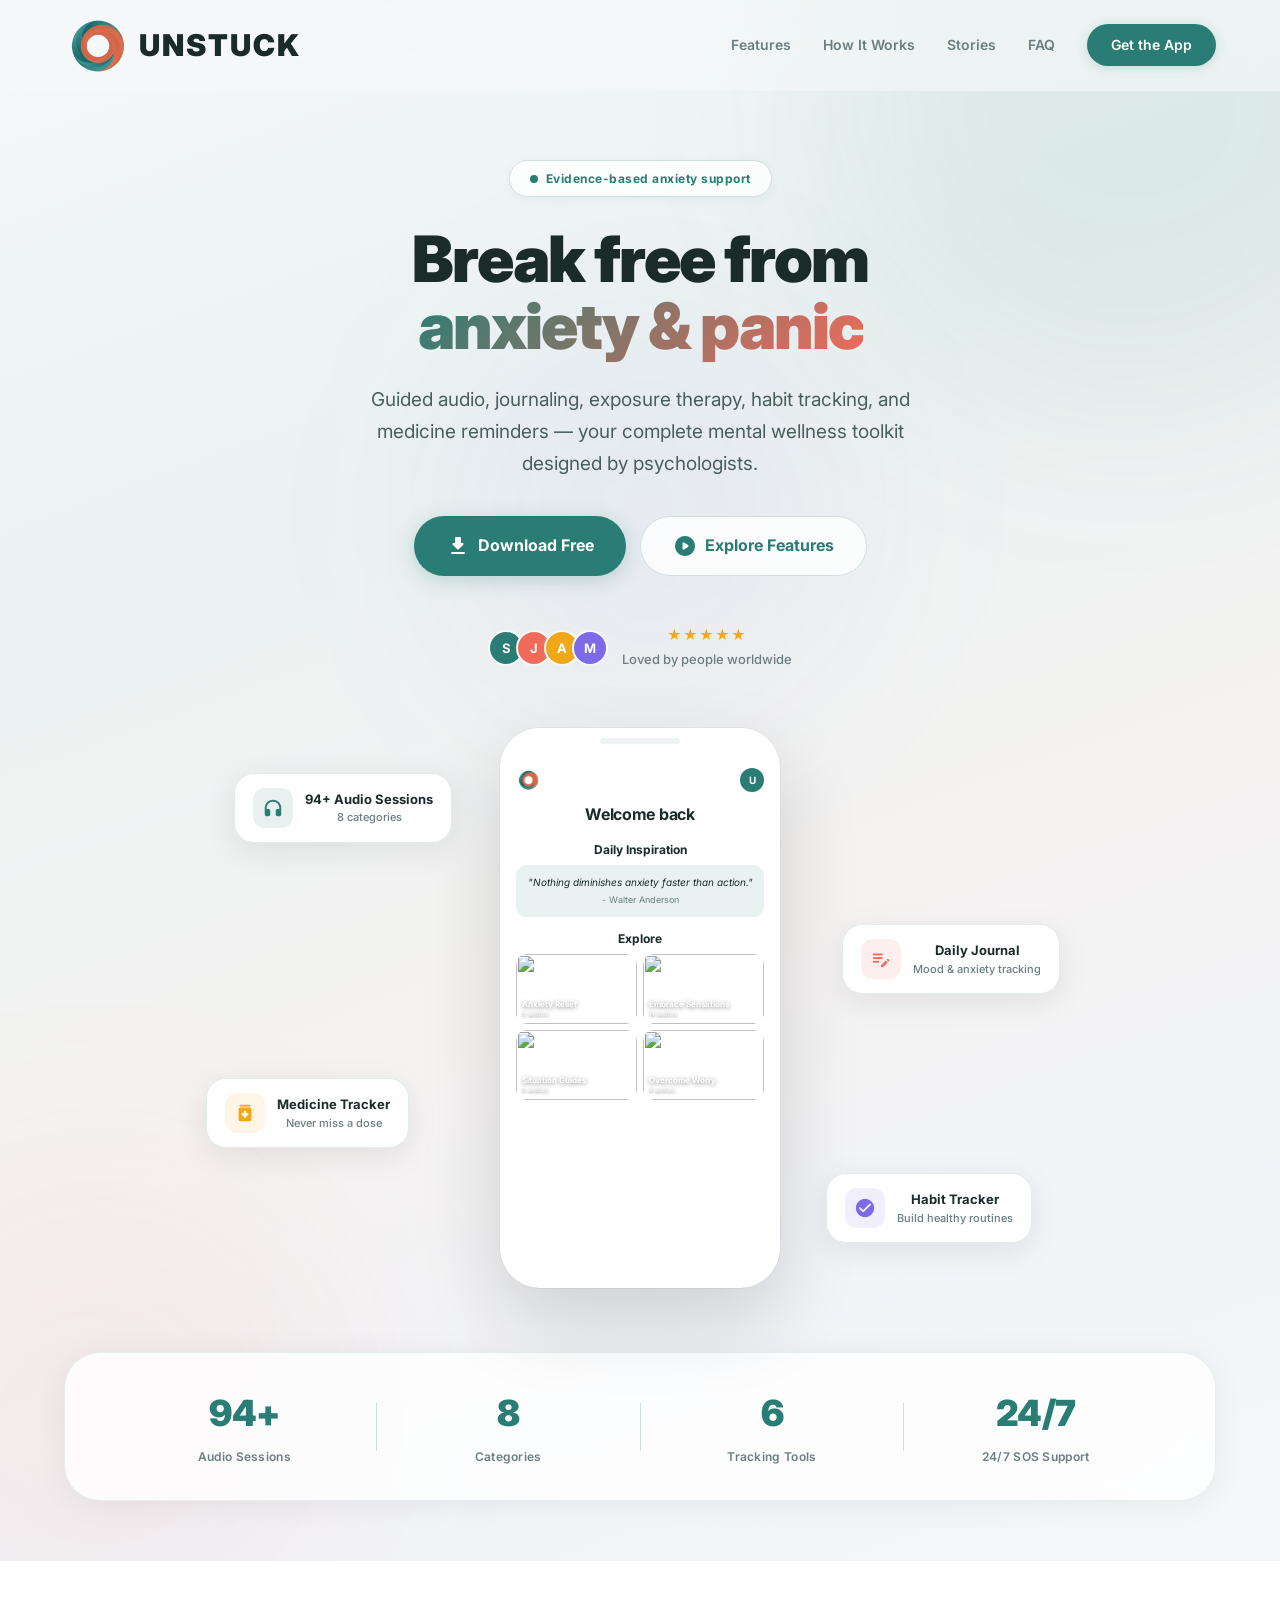
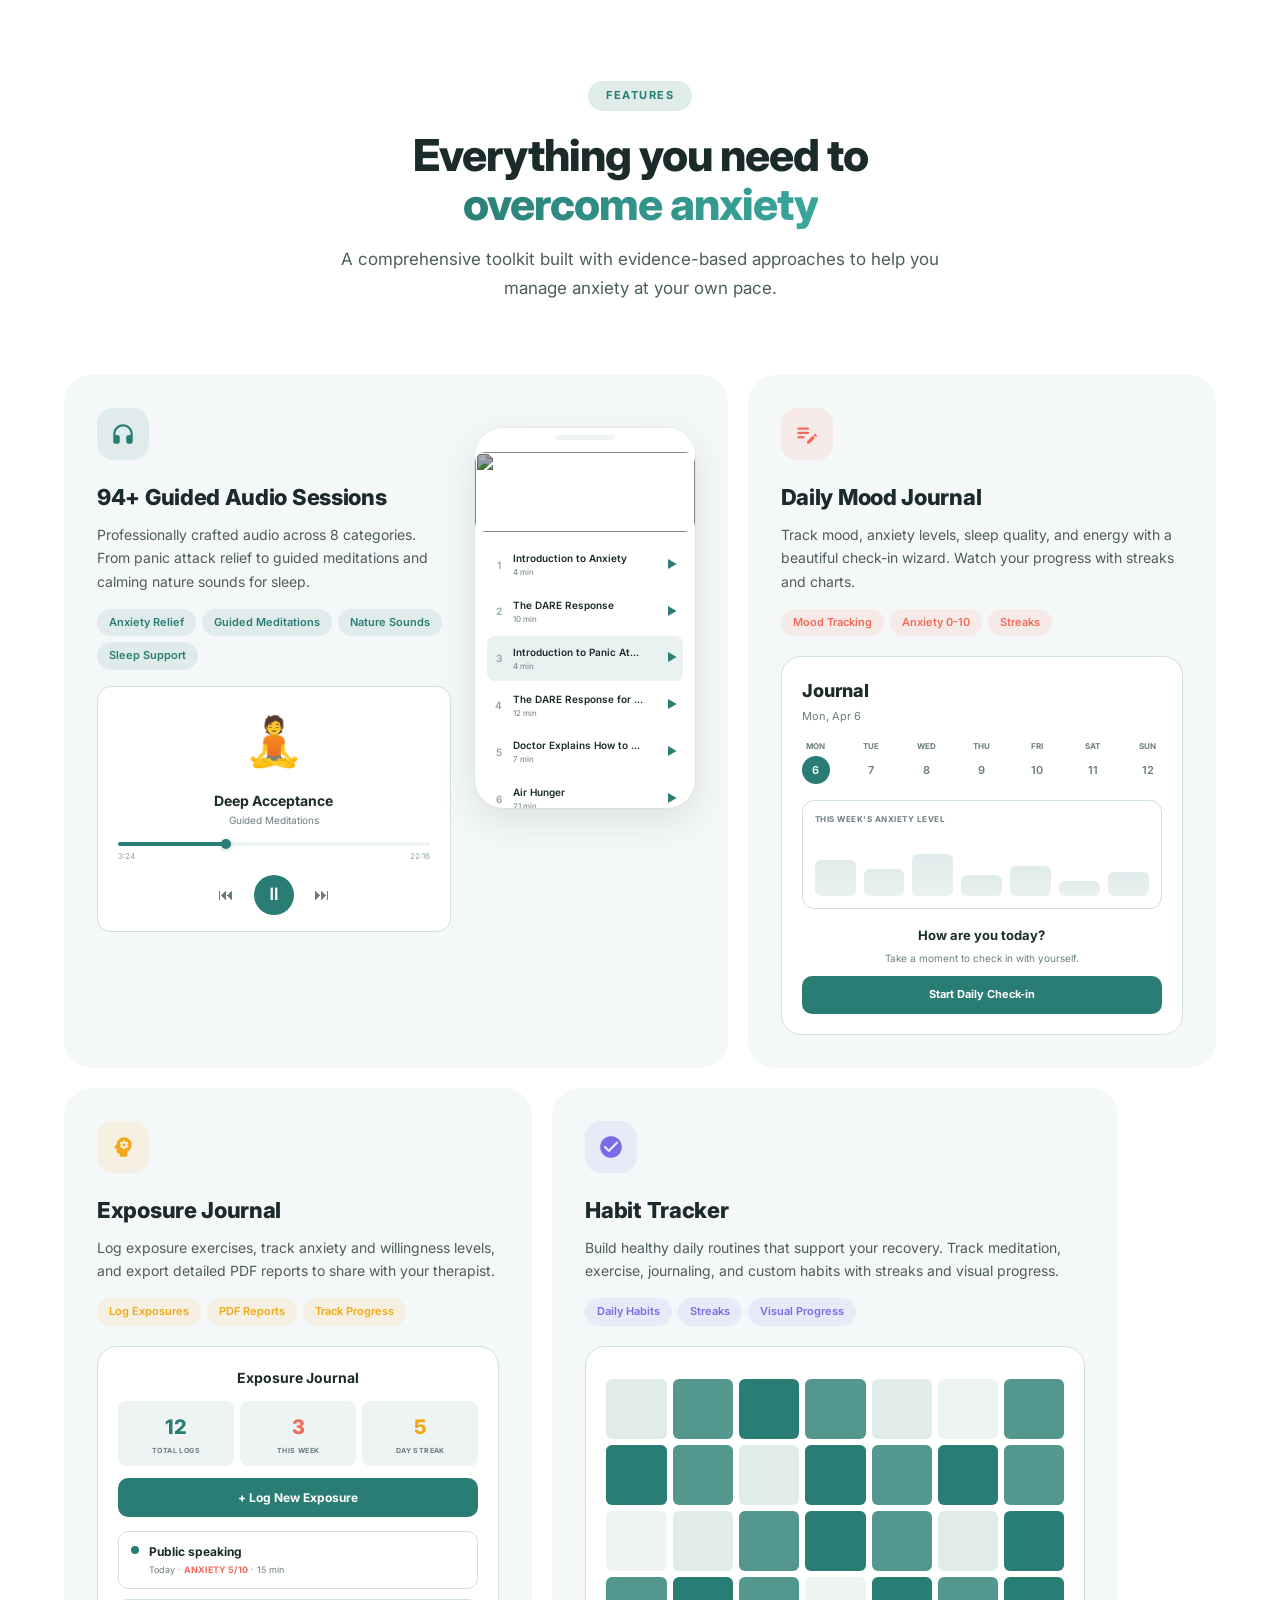
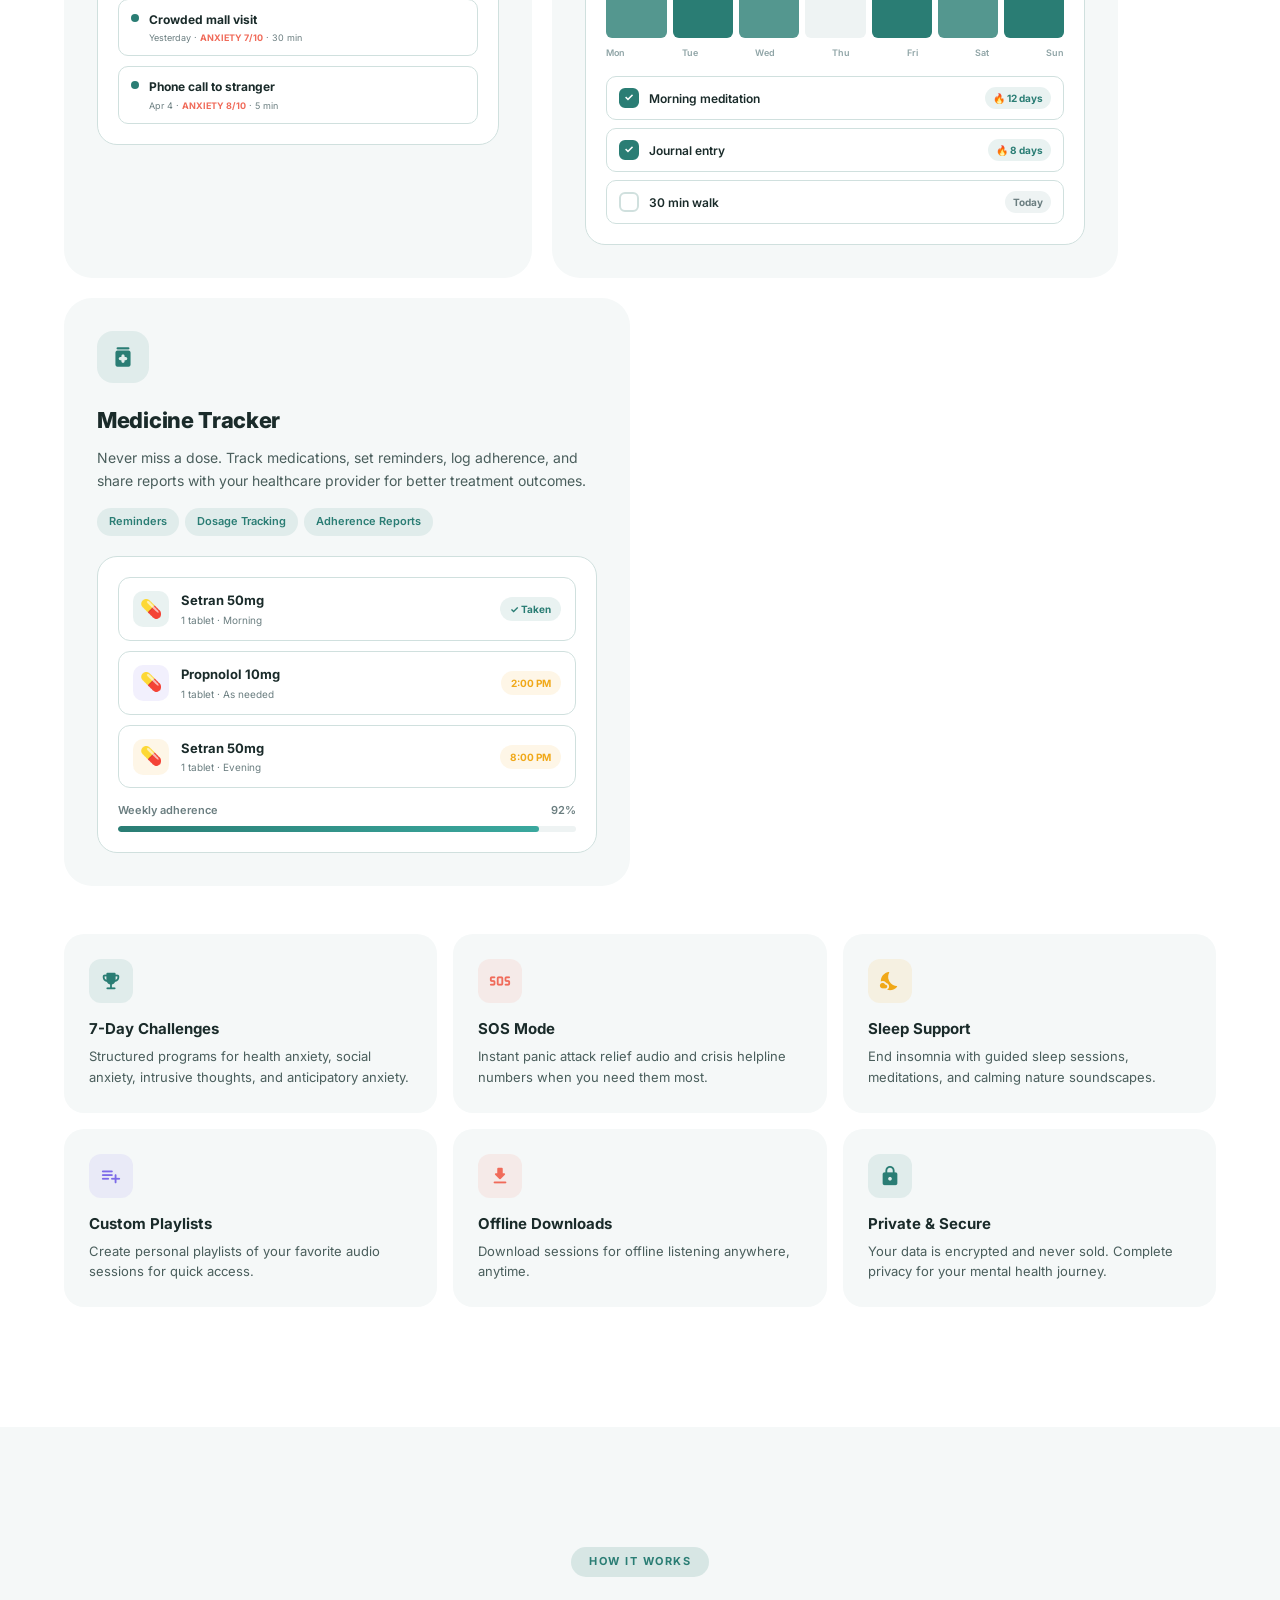
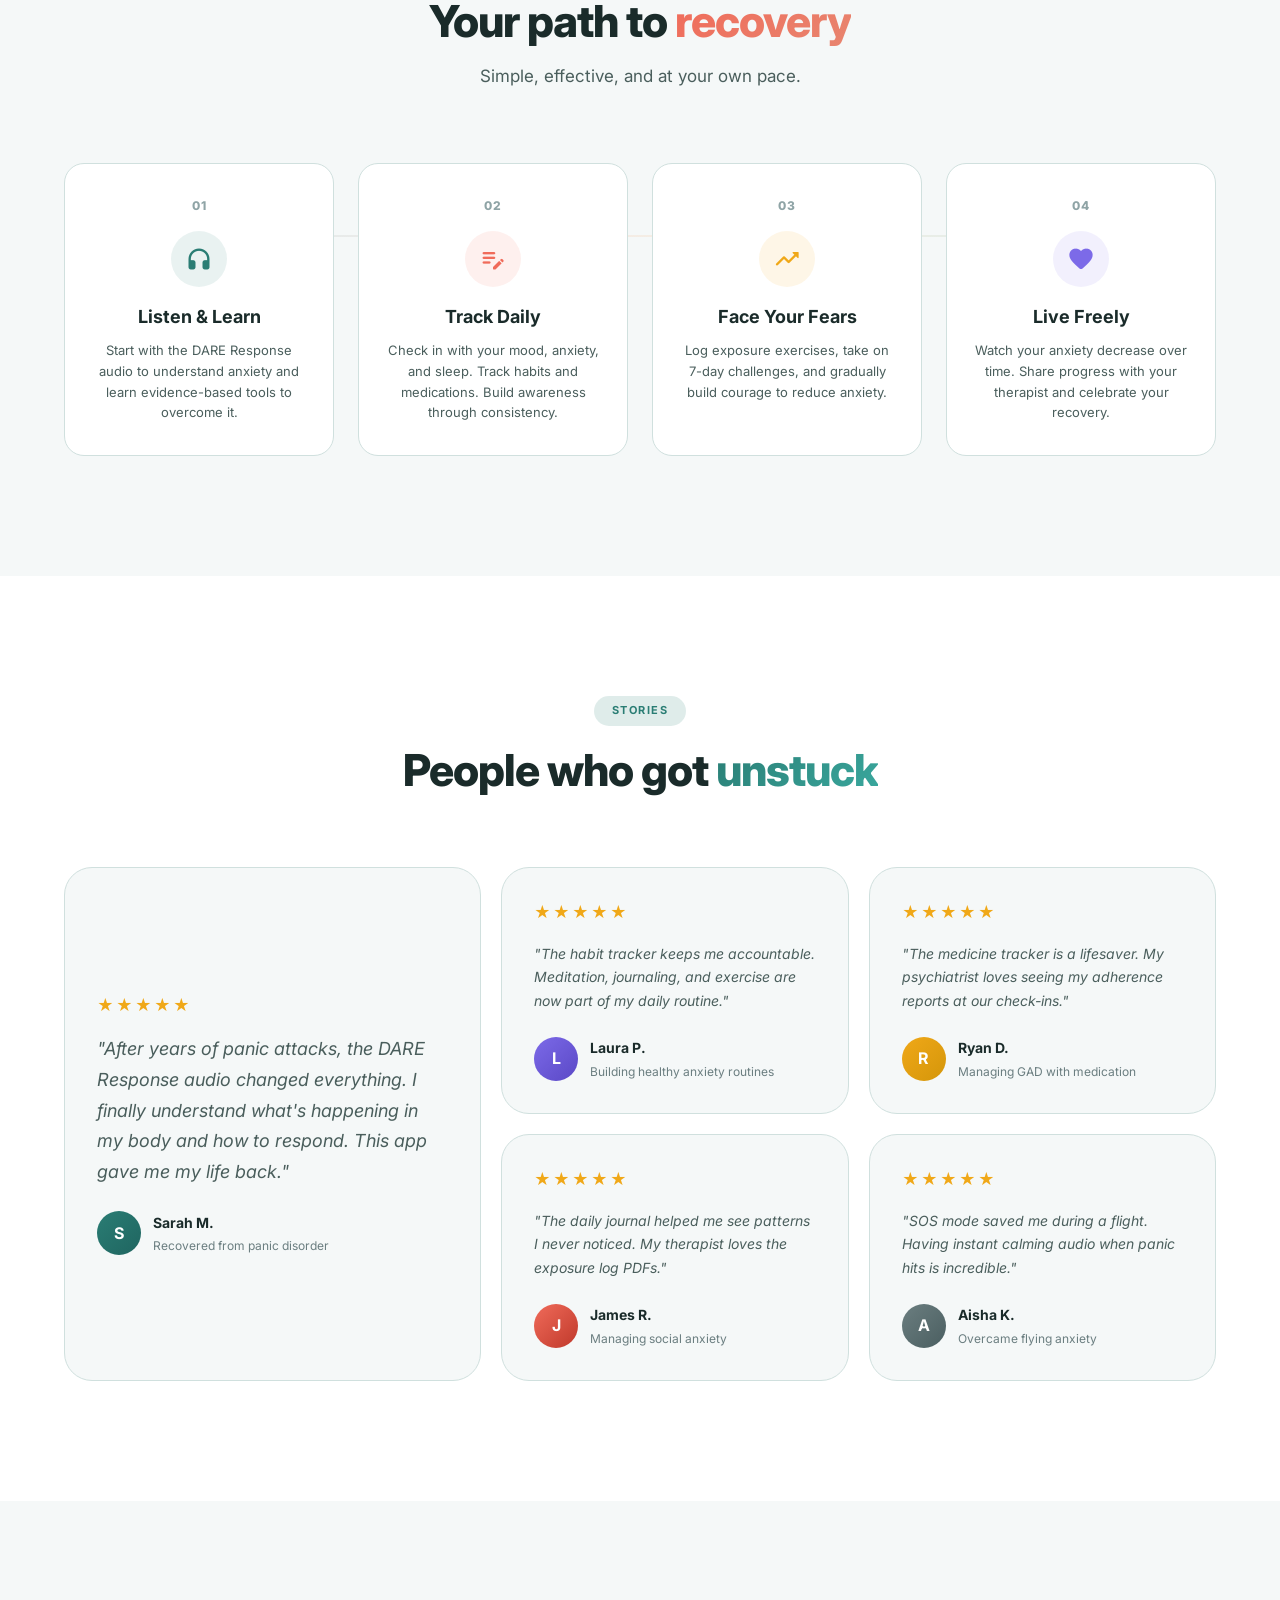
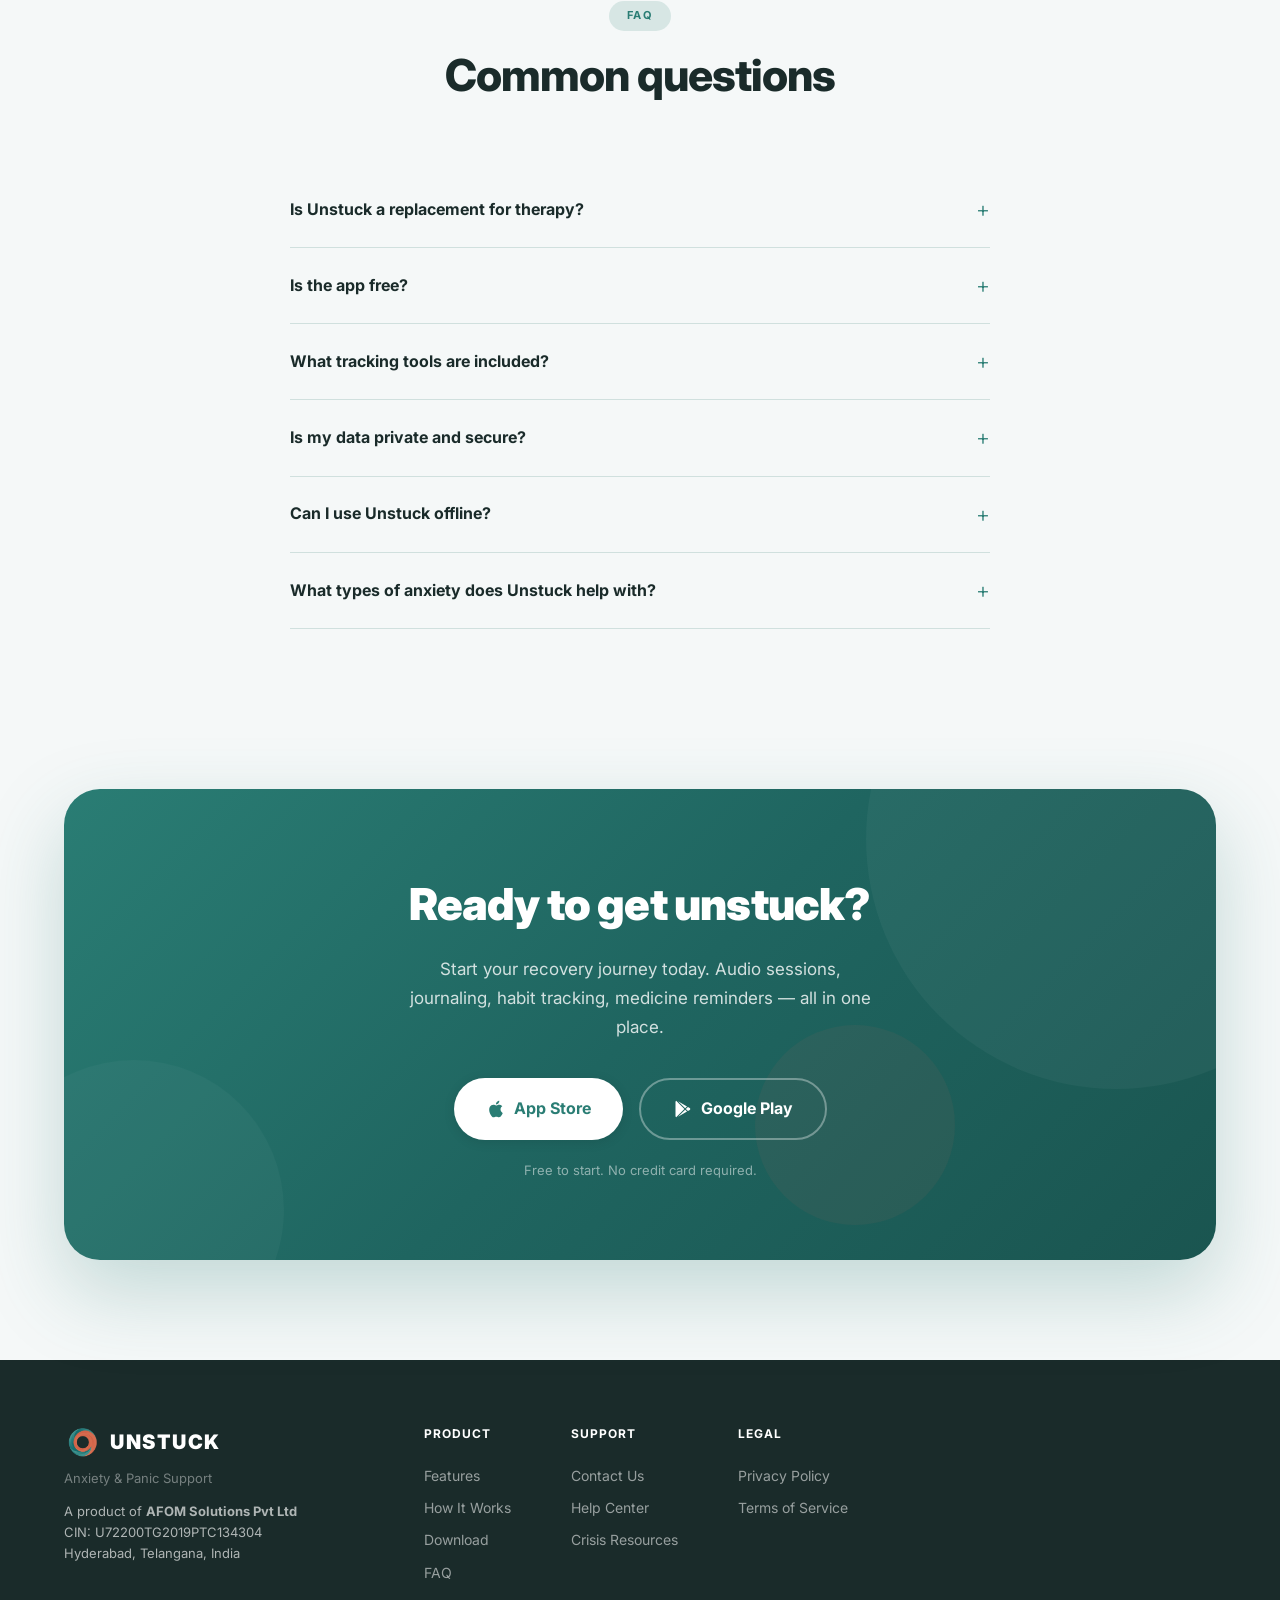
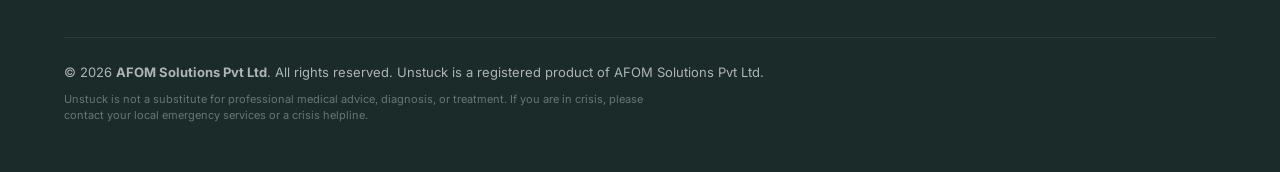
==== index.html @ c2db18eb "Make AFOM Solutions Pvt Ltd prominent across all pages for Facebook verification - Add bold company " ====
<!DOCTYPE html>
<html lang="en">
<head>
  <meta charset="UTF-8">
  <meta name="viewport" content="width=device-width, initial-scale=1.0">
  <title>UNSTUCK - Anxiety & Panic Support App</title>
  <meta name="description" content="Unstuck helps you manage anxiety, panic attacks, and intrusive thoughts with guided audio, daily journaling, exposure therapy, habit tracking, and medicine reminders. Download free on iOS & Android.">
  <meta name="keywords" content="anxiety app, panic attack help, mental health, exposure therapy, guided meditation, journal, habit tracker, medicine tracker, OCD, intrusive thoughts">
  <meta property="og:title" content="Unstuck - Anxiety & Panic Support">
  <meta property="og:description" content="Guided audio, daily journaling, exposure therapy, habit tracking, and medicine reminders to help you overcome anxiety.">
  <meta property="og:image" content="icon.png">
  <meta property="og:type" content="website">
  <link rel="icon" type="image/png" href="favicon.png">
  <link rel="apple-touch-icon" href="icon.png">
  <link href="https://fonts.googleapis.com/css2?family=Inter:wght@400;500;600;700;800;900&display=swap" rel="stylesheet">
  <link href="https://fonts.googleapis.com/icon?family=Material+Icons+Round" rel="stylesheet">
  <link rel="stylesheet" href="style.css">
</head>
<body>

  <!-- ═══════════════ NAVIGATION ═══════════════ -->
  <nav class="nav" id="nav">
    <div class="container nav-inner">
      <a href="#" class="nav-logo">
        <img src="icon.png" alt="Unstuck" class="nav-logo-img">
        <span class="nav-logo-text">UNSTUCK</span>
      </a>
      <div class="nav-links">
        <a href="#features">Features</a>
        <a href="#how-it-works">How It Works</a>
        <a href="#testimonials">Stories</a>
        <a href="#faq">FAQ</a>
        <a href="#download" class="nav-cta">Get the App</a>
      </div>
      <button class="nav-mobile-toggle" id="mobileToggle" aria-label="Menu">
        <span class="material-icons-round">menu</span>
      </button>
    </div>
    <div class="nav-mobile" id="mobileMenu">
      <a href="#features">Features</a>
      <a href="#how-it-works">How It Works</a>
      <a href="#testimonials">Stories</a>
      <a href="#faq">FAQ</a>
      <a href="#download" class="nav-cta">Get the App</a>
    </div>
  </nav>

  <!-- ═══════════════ HERO ═══════════════ -->
  <section class="hero">
    <div class="hero-bg">
      <div class="hero-glow hero-glow-1"></div>
      <div class="hero-glow hero-glow-2"></div>
      <div class="hero-glow hero-glow-3"></div>
    </div>
    <div class="container">
      <div class="hero-inner" data-animate="fade-up">
        <div class="hero-badge">
          <span class="hero-badge-dot"></span>
          Evidence-based anxiety support
        </div>
        <h1 class="hero-title">
          Break free from<br>
          <span class="text-gradient-hero">anxiety & panic</span>
        </h1>
        <p class="hero-subtitle">Guided audio, journaling, exposure therapy, habit tracking, and medicine reminders — your complete mental wellness toolkit designed by psychologists.</p>
        <div class="hero-actions">
          <a href="#download" class="btn btn-primary btn-lg">
            <span class="material-icons-round">download</span>
            Download Free
          </a>
          <a href="#features" class="btn btn-ghost btn-lg">
            <span class="material-icons-round">play_circle</span>
            Explore Features
          </a>
        </div>
        <div class="hero-trust">
          <div class="hero-trust-avatars">
            <div class="trust-avatar" style="background:#2A7D74;">S</div>
            <div class="trust-avatar" style="background:#F06B5A;">J</div>
            <div class="trust-avatar" style="background:#F0A818;">A</div>
            <div class="trust-avatar" style="background:#7C6AE8;">M</div>
          </div>
          <div class="hero-trust-text">
            <div class="hero-trust-stars">&#9733;&#9733;&#9733;&#9733;&#9733;</div>
            <span>Loved by people worldwide</span>
          </div>
        </div>

        <!-- Centered phone with floating cards -->
        <div class="hero-phone-wrapper" data-animate="fade-up" data-delay="200">
          <div class="hero-phone-center">
            <div class="phone-notch"></div>
            <div class="phone-screen">
              <div class="mock-header">
                <img src="icon.png" class="mock-logo" alt="">
                <div class="mock-avatar">U</div>
              </div>
              <div class="mock-greeting">Welcome back</div>
              <div class="mock-section-title">Daily Inspiration</div>
              <div class="mock-quote-card">
                <div class="mock-quote-text">"Nothing diminishes anxiety faster than action."</div>
                <div class="mock-quote-author">- Walter Anderson</div>
              </div>
              <div class="mock-section-title">Explore</div>
              <div class="mock-categories mock-categories-img">
                <div class="mock-cat-img"><img src="https://images.unsplash.com/photo-1506126613408-eca07ce68773?w=200&h=200&fit=crop" alt=""><span>Anxiety Relief</span><small>8 audios</small></div>
                <div class="mock-cat-img"><img src="https://images.unsplash.com/photo-1544367567-0f2fcb009e0b?w=200&h=200&fit=crop" alt=""><span>Embrace Sensations</span><small>14 audios</small></div>
                <div class="mock-cat-img"><img src="https://images.unsplash.com/photo-1469474968028-56623f02e42e?w=200&h=200&fit=crop" alt=""><span>Situation Guides</span><small>8 audios</small></div>
                <div class="mock-cat-img"><img src="https://images.unsplash.com/photo-1499209974431-9dddcece7f88?w=200&h=200&fit=crop" alt=""><span>Overcome Worry</span><small>4 audios</small></div>
              </div>
            </div>
          </div>
          <!-- Floating feature cards -->
          <div class="hero-float-cards">
            <div class="float-card float-card-1">
              <div class="float-card-icon" style="background:var(--teal-wash);color:var(--teal);">
                <span class="material-icons-round">headphones</span>
              </div>
              <div>
                <div class="float-card-text">94+ Audio Sessions</div>
                <div class="float-card-sub">8 categories</div>
              </div>
            </div>
            <div class="float-card float-card-2">
              <div class="float-card-icon" style="background:var(--coral-wash);color:var(--coral);">
                <span class="material-icons-round">edit_note</span>
              </div>
              <div>
                <div class="float-card-text">Daily Journal</div>
                <div class="float-card-sub">Mood & anxiety tracking</div>
              </div>
            </div>
            <div class="float-card float-card-3">
              <div class="float-card-icon" style="background:var(--amber-wash);color:var(--amber);">
                <span class="material-icons-round">medication</span>
              </div>
              <div>
                <div class="float-card-text">Medicine Tracker</div>
                <div class="float-card-sub">Never miss a dose</div>
              </div>
            </div>
            <div class="float-card float-card-4">
              <div class="float-card-icon" style="background:var(--purple-wash);color:var(--purple);">
                <span class="material-icons-round">check_circle</span>
              </div>
              <div>
                <div class="float-card-text">Habit Tracker</div>
                <div class="float-card-sub">Build healthy routines</div>
              </div>
            </div>
          </div>
        </div>
      </div>

      <!-- Stats bar -->
      <div class="stats-bar" data-animate="fade-up" data-delay="400">
        <div class="stat-item">
          <span class="stat-number" data-count="94">0</span>
          <span class="stat-label">Audio Sessions</span>
        </div>
        <div class="stat-divider"></div>
        <div class="stat-item">
          <span class="stat-number" data-count="8">0</span>
          <span class="stat-label">Categories</span>
        </div>
        <div class="stat-divider"></div>
        <div class="stat-item">
          <span class="stat-number" data-count="6">0</span>
          <span class="stat-label">Tracking Tools</span>
        </div>
        <div class="stat-divider"></div>
        <div class="stat-item">
          <span class="stat-number" data-count="247">0</span>
          <span class="stat-label">24/7 SOS Support</span>
        </div>
      </div>
    </div>
  </section>

  <!-- ═══════════════ FEATURES — BENTO GRID ═══════════════ -->
  <section class="features" id="features">
    <div class="container">
      <div class="section-header" data-animate="fade-up">
        <span class="section-badge">Features</span>
        <h2 class="section-title">Everything you need to<br><span class="text-gradient">overcome anxiety</span></h2>
        <p class="section-subtitle">A comprehensive toolkit built with evidence-based approaches to help you manage anxiety at your own pace.</p>
      </div>

      <div class="bento-grid">

        <!-- 1. AUDIO SESSIONS — Large card -->
        <div class="bento-card bento-lg" data-animate="fade-up">
          <div class="bento-lg-inner">
            <div class="bento-lg-content">
              <div class="bento-card-icon bento-card-icon-teal">
                <span class="material-icons-round">headphones</span>
              </div>
              <h3>94+ Guided Audio Sessions</h3>
              <p>Professionally crafted audio across 8 categories. From panic attack relief to guided meditations and calming nature sounds for sleep.</p>
              <div class="bento-tags">
                <span class="bento-tag bento-tag-teal">Anxiety Relief</span>
                <span class="bento-tag bento-tag-teal">Guided Meditations</span>
                <span class="bento-tag bento-tag-teal">Nature Sounds</span>
                <span class="bento-tag bento-tag-teal">Sleep Support</span>
              </div>
              <!-- Mini player -->
              <div class="mock-player-mini">
                <div class="mock-player-art">&#x1F9D8;</div>
                <div class="mock-player-title">Deep Acceptance</div>
                <div class="mock-player-cat">Guided Meditations</div>
                <div class="mock-player-bar">
                  <div class="mock-player-fill"></div>
                  <div class="mock-player-thumb"></div>
                </div>
                <div class="mock-player-times"><span>3:24</span><span>22:16</span></div>
                <div class="mock-player-controls">
                  <div class="mock-ctrl">&#x23EE;</div>
                  <div class="mock-ctrl mock-ctrl-play">&#x23F8;</div>
                  <div class="mock-ctrl">&#x23ED;</div>
                </div>
              </div>
            </div>
            <div class="bento-lg-visual">
              <div class="bento-phone">
                <div class="phone-notch"></div>
                <div class="phone-screen">
                  <div class="mock-cat-header">
                    <img src="https://images.unsplash.com/photo-1506126613408-eca07ce68773?w=400&h=150&fit=crop" alt="" class="mock-cat-banner">
                    <div class="mock-cat-header-text">Anxiety Relief</div>
                    <div class="mock-cat-header-sub">8 audios &middot; 1 hr 30 min</div>
                  </div>
                  <div class="mock-track-list">
                    <div class="mock-track"><div class="mock-track-num">1</div><div class="mock-track-info"><div class="mock-track-name">Introduction to Anxiety</div><div class="mock-track-dur">4 min</div></div><div class="mock-track-play">&#9654;</div></div>
                    <div class="mock-track"><div class="mock-track-num">2</div><div class="mock-track-info"><div class="mock-track-name">The DARE Response</div><div class="mock-track-dur">10 min</div></div><div class="mock-track-play">&#9654;</div></div>
                    <div class="mock-track active"><div class="mock-track-num">3</div><div class="mock-track-info"><div class="mock-track-name">Introduction to Panic At...</div><div class="mock-track-dur">4 min</div></div><div class="mock-track-play">&#9654;</div></div>
                    <div class="mock-track"><div class="mock-track-num">4</div><div class="mock-track-info"><div class="mock-track-name">The DARE Response for ...</div><div class="mock-track-dur">12 min</div></div><div class="mock-track-play">&#9654;</div></div>
                    <div class="mock-track"><div class="mock-track-num">5</div><div class="mock-track-info"><div class="mock-track-name">Doctor Explains How to ...</div><div class="mock-track-dur">7 min</div></div><div class="mock-track-play">&#9654;</div></div>
                    <div class="mock-track"><div class="mock-track-num">6</div><div class="mock-track-info"><div class="mock-track-name">Air Hunger</div><div class="mock-track-dur">21 min</div></div><div class="mock-track-play">&#9654;</div></div>
                  </div>
                </div>
              </div>
            </div>
          </div>
        </div>

        <!-- 2. DAILY JOURNAL — Medium card -->
        <div class="bento-card bento-md" data-animate="fade-up" data-delay="100">
          <div class="bento-card-icon bento-card-icon-coral">
            <span class="material-icons-round">edit_note</span>
          </div>
          <h3>Daily Mood Journal</h3>
          <p>Track mood, anxiety levels, sleep quality, and energy with a beautiful check-in wizard. Watch your progress with streaks and charts.</p>
          <div class="bento-tags">
            <span class="bento-tag bento-tag-coral">Mood Tracking</span>
            <span class="bento-tag bento-tag-coral">Anxiety 0-10</span>
            <span class="bento-tag bento-tag-coral">Streaks</span>
          </div>
          <div class="bento-illustration">
            <div class="mock-journal-title">Journal</div>
            <div class="mock-journal-date">Mon, Apr 6</div>
            <div class="mock-journal-week">
              <div class="mock-day-col"><div class="mock-day-label">MON</div><div class="mock-day mock-day-active">6</div></div>
              <div class="mock-day-col"><div class="mock-day-label">TUE</div><div class="mock-day">7</div></div>
              <div class="mock-day-col"><div class="mock-day-label">WED</div><div class="mock-day">8</div></div>
              <div class="mock-day-col"><div class="mock-day-label">THU</div><div class="mock-day">9</div></div>
              <div class="mock-day-col"><div class="mock-day-label">FRI</div><div class="mock-day">10</div></div>
              <div class="mock-day-col"><div class="mock-day-label">SAT</div><div class="mock-day">11</div></div>
              <div class="mock-day-col"><div class="mock-day-label">SUN</div><div class="mock-day">12</div></div>
            </div>
            <div class="mock-anxiety-chart">
              <div class="mock-anxiety-chart-label">THIS WEEK'S ANXIETY LEVEL</div>
              <div class="mock-anxiety-bars">
                <div class="mock-anxiety-bar" style="height:60%;"></div>
                <div class="mock-anxiety-bar" style="height:45%;"></div>
                <div class="mock-anxiety-bar" style="height:70%;"></div>
                <div class="mock-anxiety-bar" style="height:35%;"></div>
                <div class="mock-anxiety-bar" style="height:50%;"></div>
                <div class="mock-anxiety-bar" style="height:25%;"></div>
                <div class="mock-anxiety-bar" style="height:40%;"></div>
              </div>
            </div>
            <div class="mock-journal-cta">
              <div class="mock-journal-cta-title">How are you today?</div>
              <div class="mock-journal-cta-sub">Take a moment to check in with yourself.</div>
              <div class="mock-journal-btn">Start Daily Check-in</div>
            </div>
          </div>
        </div>

        <!-- 3. EXPOSURE JOURNAL — Medium card -->
        <div class="bento-card bento-md" data-animate="fade-up" data-delay="100">
          <div class="bento-card-icon bento-card-icon-amber">
            <span class="material-icons-round">psychology</span>
          </div>
          <h3>Exposure Journal</h3>
          <p>Log exposure exercises, track anxiety and willingness levels, and export detailed PDF reports to share with your therapist.</p>
          <div class="bento-tags">
            <span class="bento-tag bento-tag-amber">Log Exposures</span>
            <span class="bento-tag bento-tag-amber">PDF Reports</span>
            <span class="bento-tag bento-tag-amber">Track Progress</span>
          </div>
          <div class="bento-illustration">
            <div class="mock-exposure-header">
              <div class="mock-exposure-title">Exposure Journal</div>
            </div>
            <div class="mock-metrics-row" style="margin-bottom:12px;">
              <div class="mock-metric"><div class="mock-metric-val" style="color:#2A7D74;">12</div><div class="mock-metric-label">Total logs</div></div>
              <div class="mock-metric"><div class="mock-metric-val" style="color:#F06B5A;">3</div><div class="mock-metric-label">This week</div></div>
              <div class="mock-metric"><div class="mock-metric-val" style="color:#F0A818;">5</div><div class="mock-metric-label">Day streak</div></div>
            </div>
            <div class="mock-exposure-btn">+ Log New Exposure</div>
            <div class="mock-exposure-list">
              <div class="mock-exposure-item">
                <div class="mock-exposure-dot"></div>
                <div class="mock-exposure-info">
                  <div class="mock-exposure-name">Public speaking</div>
                  <div class="mock-exposure-meta">Today &middot; <span style="color:var(--coral);font-weight:700;">ANXIETY 5/10</span> &middot; 15 min</div>
                </div>
              </div>
              <div class="mock-exposure-item">
                <div class="mock-exposure-dot"></div>
                <div class="mock-exposure-info">
                  <div class="mock-exposure-name">Crowded mall visit</div>
                  <div class="mock-exposure-meta">Yesterday &middot; <span style="color:var(--coral);font-weight:700;">ANXIETY 7/10</span> &middot; 30 min</div>
                </div>
              </div>
              <div class="mock-exposure-item">
                <div class="mock-exposure-dot"></div>
                <div class="mock-exposure-info">
                  <div class="mock-exposure-name">Phone call to stranger</div>
                  <div class="mock-exposure-meta">Apr 4 &middot; <span style="color:var(--coral);font-weight:700;">ANXIETY 8/10</span> &middot; 5 min</div>
                </div>
              </div>
            </div>
          </div>
        </div>

        <!-- 4. HABIT TRACKER — Medium-alt card -->
        <div class="bento-card bento-md-alt" data-animate="fade-up" data-delay="100">
          <div class="bento-card-icon bento-card-icon-purple">
            <span class="material-icons-round">check_circle</span>
          </div>
          <h3>Habit Tracker</h3>
          <p>Build healthy daily routines that support your recovery. Track meditation, exercise, journaling, and custom habits with streaks and visual progress.</p>
          <div class="bento-tags">
            <span class="bento-tag bento-tag-purple">Daily Habits</span>
            <span class="bento-tag bento-tag-purple">Streaks</span>
            <span class="bento-tag bento-tag-purple">Visual Progress</span>
          </div>
          <div class="bento-illustration">
            <!-- Habit contribution grid -->
            <div class="habit-grid">
              <div class="habit-dot filled-light"></div><div class="habit-dot filled"></div><div class="habit-dot filled-strong"></div><div class="habit-dot filled"></div><div class="habit-dot filled-light"></div><div class="habit-dot"></div><div class="habit-dot filled"></div>
              <div class="habit-dot filled-strong"></div><div class="habit-dot filled"></div><div class="habit-dot filled-light"></div><div class="habit-dot filled-strong"></div><div class="habit-dot filled"></div><div class="habit-dot filled-strong"></div><div class="habit-dot filled"></div>
              <div class="habit-dot"></div><div class="habit-dot filled-light"></div><div class="habit-dot filled"></div><div class="habit-dot filled-strong"></div><div class="habit-dot filled"></div><div class="habit-dot filled-light"></div><div class="habit-dot filled-strong"></div>
              <div class="habit-dot filled"></div><div class="habit-dot filled-strong"></div><div class="habit-dot filled"></div><div class="habit-dot"></div><div class="habit-dot filled-strong"></div><div class="habit-dot filled"></div><div class="habit-dot filled-strong"></div>
            </div>
            <div class="habit-labels"><span>Mon</span><span>Tue</span><span>Wed</span><span>Thu</span><span>Fri</span><span>Sat</span><span>Sun</span></div>
            <!-- Habit items -->
            <div class="habit-items">
              <div class="habit-item">
                <div class="habit-check done"></div>
                <span class="habit-item-text">Morning meditation</span>
                <span class="habit-item-streak">&#x1F525; 12 days</span>
              </div>
              <div class="habit-item">
                <div class="habit-check done"></div>
                <span class="habit-item-text">Journal entry</span>
                <span class="habit-item-streak">&#x1F525; 8 days</span>
              </div>
              <div class="habit-item">
                <div class="habit-check"></div>
                <span class="habit-item-text">30 min walk</span>
                <span class="habit-item-streak" style="background:var(--haze);color:var(--stone);">Today</span>
              </div>
            </div>
          </div>
        </div>

        <!-- 5. MEDICINE TRACKER — Medium-alt card -->
        <div class="bento-card bento-md-alt" data-animate="fade-up" data-delay="200">
          <div class="bento-card-icon bento-card-icon-teal">
            <span class="material-icons-round">medication</span>
          </div>
          <h3>Medicine Tracker</h3>
          <p>Never miss a dose. Track medications, set reminders, log adherence, and share reports with your healthcare provider for better treatment outcomes.</p>
          <div class="bento-tags">
            <span class="bento-tag bento-tag-teal">Reminders</span>
            <span class="bento-tag bento-tag-teal">Dosage Tracking</span>
            <span class="bento-tag bento-tag-teal">Adherence Reports</span>
          </div>
          <div class="bento-illustration">
            <div class="med-cards">
              <div class="med-card">
                <div class="med-icon-pill" style="background:var(--teal-wash);">&#x1F48A;</div>
                <div class="med-info">
                  <div class="med-name">Setran 50mg</div>
                  <div class="med-dose">1 tablet &middot; Morning</div>
                </div>
                <span class="med-status med-taken">&#x2713; Taken</span>
              </div>
              <div class="med-card">
                <div class="med-icon-pill" style="background:var(--purple-wash);">&#x1F48A;</div>
                <div class="med-info">
                  <div class="med-name">Propnolol 10mg</div>
                  <div class="med-dose">1 tablet &middot; As needed</div>
                </div>
                <span class="med-status med-upcoming">2:00 PM</span>
              </div>
              <div class="med-card">
                <div class="med-icon-pill" style="background:var(--amber-wash);">&#x1F48A;</div>
                <div class="med-info">
                  <div class="med-name">Setran 50mg</div>
                  <div class="med-dose">1 tablet &middot; Evening</div>
                </div>
                <span class="med-status med-upcoming">8:00 PM</span>
              </div>
            </div>
            <div class="med-progress">
              <div class="med-progress-label"><span>Weekly adherence</span><span>92%</span></div>
              <div class="med-progress-bar"><div class="med-progress-fill" style="width:92%;"></div></div>
            </div>
          </div>
        </div>

      </div>

      <!-- Small features grid -->
      <div class="features-mini-grid" data-animate="fade-up">
        <div class="feature-mini">
          <div class="feature-mini-icon" style="background:var(--teal-wash);color:var(--teal);"><span class="material-icons-round">emoji_events</span></div>
          <h4>7-Day Challenges</h4>
          <p>Structured programs for health anxiety, social anxiety, intrusive thoughts, and anticipatory anxiety.</p>
        </div>
        <div class="feature-mini">
          <div class="feature-mini-icon" style="background:var(--coral-wash);color:var(--coral);"><span class="material-icons-round">sos</span></div>
          <h4>SOS Mode</h4>
          <p>Instant panic attack relief audio and crisis helpline numbers when you need them most.</p>
        </div>
        <div class="feature-mini">
          <div class="feature-mini-icon" style="background:var(--amber-wash);color:var(--amber);"><span class="material-icons-round">nights_stay</span></div>
          <h4>Sleep Support</h4>
          <p>End insomnia with guided sleep sessions, meditations, and calming nature soundscapes.</p>
        </div>
        <div class="feature-mini">
          <div class="feature-mini-icon" style="background:var(--purple-wash);color:var(--purple);"><span class="material-icons-round">playlist_add</span></div>
          <h4>Custom Playlists</h4>
          <p>Create personal playlists of your favorite audio sessions for quick access.</p>
        </div>
        <div class="feature-mini">
          <div class="feature-mini-icon" style="background:var(--coral-wash);color:var(--coral);"><span class="material-icons-round">download</span></div>
          <h4>Offline Downloads</h4>
          <p>Download sessions for offline listening anywhere, anytime.</p>
        </div>
        <div class="feature-mini">
          <div class="feature-mini-icon" style="background:var(--teal-wash);color:var(--teal);"><span class="material-icons-round">lock</span></div>
          <h4>Private & Secure</h4>
          <p>Your data is encrypted and never sold. Complete privacy for your mental health journey.</p>
        </div>
      </div>
    </div>
  </section>

  <!-- ═══════════════ HOW IT WORKS ═══════════════ -->
  <section class="how-it-works" id="how-it-works">
    <div class="container">
      <div class="section-header" data-animate="fade-up">
        <span class="section-badge">How It Works</span>
        <h2 class="section-title">Your path to <span class="text-gradient-coral">recovery</span></h2>
        <p class="section-subtitle">Simple, effective, and at your own pace.</p>
      </div>
      <div class="steps-grid" data-animate="fade-up">
        <div class="step-card">
          <div class="step-number">01</div>
          <div class="step-icon"><span class="material-icons-round">headphones</span></div>
          <h3>Listen & Learn</h3>
          <p>Start with the DARE Response audio to understand anxiety and learn evidence-based tools to overcome it.</p>
        </div>
        <div class="step-card">
          <div class="step-number">02</div>
          <div class="step-icon"><span class="material-icons-round">edit_note</span></div>
          <h3>Track Daily</h3>
          <p>Check in with your mood, anxiety, and sleep. Track habits and medications. Build awareness through consistency.</p>
        </div>
        <div class="step-card">
          <div class="step-number">03</div>
          <div class="step-icon"><span class="material-icons-round">trending_up</span></div>
          <h3>Face Your Fears</h3>
          <p>Log exposure exercises, take on 7-day challenges, and gradually build courage to reduce anxiety.</p>
        </div>
        <div class="step-card">
          <div class="step-number">04</div>
          <div class="step-icon"><span class="material-icons-round">favorite</span></div>
          <h3>Live Freely</h3>
          <p>Watch your anxiety decrease over time. Share progress with your therapist and celebrate your recovery.</p>
        </div>
      </div>
    </div>
  </section>

  <!-- ═══════════════ TESTIMONIALS ═══════════════ -->
  <section class="testimonials" id="testimonials">
    <div class="container">
      <div class="section-header" data-animate="fade-up">
        <span class="section-badge">Stories</span>
        <h2 class="section-title">People who got <span class="text-gradient">unstuck</span></h2>
      </div>
      <div class="testimonials-grid" data-animate="fade-up">
        <div class="testimonial-card testimonial-featured">
          <div class="testimonial-stars">&#9733;&#9733;&#9733;&#9733;&#9733;</div>
          <blockquote class="testimonial-text">"After years of panic attacks, the DARE Response audio changed everything. I finally understand what's happening in my body and how to respond. This app gave me my life back."</blockquote>
          <div class="testimonial-author">
            <div class="testimonial-avatar" style="background:linear-gradient(135deg,#2A7D74,#1F6560);">S</div>
            <div>
              <div class="testimonial-name">Sarah M.</div>
              <div class="testimonial-role">Recovered from panic disorder</div>
            </div>
          </div>
        </div>
        <div class="testimonial-card">
          <div class="testimonial-stars">&#9733;&#9733;&#9733;&#9733;&#9733;</div>
          <blockquote class="testimonial-text">"The habit tracker keeps me accountable. Meditation, journaling, and exercise are now part of my daily routine."</blockquote>
          <div class="testimonial-author">
            <div class="testimonial-avatar" style="background:linear-gradient(135deg,#7C6AE8,#5A48C6);">L</div>
            <div>
              <div class="testimonial-name">Laura P.</div>
              <div class="testimonial-role">Building healthy anxiety routines</div>
            </div>
          </div>
        </div>
        <div class="testimonial-card">
          <div class="testimonial-stars">&#9733;&#9733;&#9733;&#9733;&#9733;</div>
          <blockquote class="testimonial-text">"The medicine tracker is a lifesaver. My psychiatrist loves seeing my adherence reports at our check-ins."</blockquote>
          <div class="testimonial-author">
            <div class="testimonial-avatar" style="background:linear-gradient(135deg,#F0A818,#D4960A);">R</div>
            <div>
              <div class="testimonial-name">Ryan D.</div>
              <div class="testimonial-role">Managing GAD with medication</div>
            </div>
          </div>
        </div>
        <div class="testimonial-card">
          <div class="testimonial-stars">&#9733;&#9733;&#9733;&#9733;&#9733;</div>
          <blockquote class="testimonial-text">"The daily journal helped me see patterns I never noticed. My therapist loves the exposure log PDFs."</blockquote>
          <div class="testimonial-author">
            <div class="testimonial-avatar" style="background:linear-gradient(135deg,#F06B5A,#C0392B);">J</div>
            <div>
              <div class="testimonial-name">James R.</div>
              <div class="testimonial-role">Managing social anxiety</div>
            </div>
          </div>
        </div>
        <div class="testimonial-card">
          <div class="testimonial-stars">&#9733;&#9733;&#9733;&#9733;&#9733;</div>
          <blockquote class="testimonial-text">"SOS mode saved me during a flight. Having instant calming audio when panic hits is incredible."</blockquote>
          <div class="testimonial-author">
            <div class="testimonial-avatar" style="background:linear-gradient(135deg,#6B7E80,#4A5E60);">A</div>
            <div>
              <div class="testimonial-name">Aisha K.</div>
              <div class="testimonial-role">Overcame flying anxiety</div>
            </div>
          </div>
        </div>
      </div>
    </div>
  </section>

  <!-- ═══════════════ FAQ ═══════════════ -->
  <section class="faq" id="faq">
    <div class="container">
      <div class="section-header" data-animate="fade-up">
        <span class="section-badge">FAQ</span>
        <h2 class="section-title">Common questions</h2>
      </div>
      <div class="faq-list" data-animate="fade-up">
        <details class="faq-item">
          <summary class="faq-question">Is Unstuck a replacement for therapy?</summary>
          <p class="faq-answer">No. Unstuck is designed to complement professional treatment, not replace it. The tools are based on evidence-based approaches like ACT and exposure therapy, but we always recommend working with a qualified therapist for personalized care.</p>
        </details>
        <details class="faq-item">
          <summary class="faq-question">Is the app free?</summary>
          <p class="faq-answer">Yes! You get full access to all 94+ audio sessions, SOS mode, and 10 free journal entries. Subscribers get unlimited journaling, exposure logs, habit tracking, medicine tracking, and personalized evaluations.</p>
        </details>
        <details class="faq-item">
          <summary class="faq-question">What tracking tools are included?</summary>
          <p class="faq-answer">Unstuck includes a daily mood journal, exposure therapy journal, habit tracker, and medicine tracker. All tools are designed to work together to give you and your therapist a complete picture of your mental health journey.</p>
        </details>
        <details class="faq-item">
          <summary class="faq-question">Is my data private and secure?</summary>
          <p class="faq-answer">Absolutely. Your data is encrypted, stored securely, and never sold to third parties. You can delete your account and all associated data at any time from the app settings.</p>
        </details>
        <details class="faq-item">
          <summary class="faq-question">Can I use Unstuck offline?</summary>
          <p class="faq-answer">Yes. You can download audio sessions for offline listening. Journal, habit, and exposure entries are saved locally and synced when you're back online.</p>
        </details>
        <details class="faq-item">
          <summary class="faq-question">What types of anxiety does Unstuck help with?</summary>
          <p class="faq-answer">Unstuck covers general anxiety, panic attacks, health anxiety, social anxiety, intrusive thoughts, anticipatory anxiety, agoraphobia, driving anxiety, flying anxiety, and insomnia related to anxiety.</p>
        </details>
      </div>
    </div>
  </section>

  <!-- ═══════════════ CTA / DOWNLOAD ═══════════════ -->
  <section class="cta" id="download">
    <div class="container">
      <div class="cta-card" data-animate="fade-up">
        <div class="cta-bg-shapes">
          <div class="cta-shape cta-shape-1"></div>
          <div class="cta-shape cta-shape-2"></div>
          <div class="cta-shape cta-shape-3"></div>
        </div>
        <div class="cta-content">
          <h2 class="cta-title">Ready to get unstuck?</h2>
          <p class="cta-subtitle">Start your recovery journey today. Audio sessions, journaling, habit tracking, medicine reminders — all in one place.</p>
          <div class="cta-actions">
            <a href="#" class="btn btn-white btn-lg">
              <svg width="20" height="20" viewBox="0 0 24 24" fill="currentColor"><path d="M18.71 19.5c-.83 1.24-1.71 2.45-3.05 2.47-1.34.03-1.77-.79-3.29-.79-1.53 0-2 .77-3.27.82-1.31.05-2.3-1.32-3.14-2.53C4.25 17 2.94 12.45 4.7 9.39c.87-1.52 2.43-2.48 4.12-2.51 1.28-.02 2.5.87 3.29.87.78 0 2.26-1.07 3.8-.91.65.03 2.47.26 3.64 1.98-.09.06-2.17 1.28-2.15 3.81.03 3.02 2.65 4.03 2.68 4.04-.03.07-.42 1.44-1.38 2.83M13 3.5c.73-.83 1.94-1.46 2.94-1.5.13 1.17-.34 2.35-1.04 3.19-.69.85-1.83 1.51-2.95 1.42-.15-1.15.41-2.35 1.05-3.11z"/></svg>
              App Store
            </a>
            <a href="#" class="btn btn-white-outline btn-lg">
              <svg width="20" height="20" viewBox="0 0 24 24" fill="currentColor"><path d="M3,20.5V3.5C3,2.91 3.34,2.39 3.84,2.15L13.69,12L3.84,21.85C3.34,21.61 3,21.09 3,20.5M16.81,15.12L6.05,21.34L14.54,12.85L16.81,15.12M20.16,10.81C20.5,11.08 20.75,11.5 20.75,12C20.75,12.5 20.53,12.9 20.18,13.18L17.89,14.5L15.39,12L17.89,9.5L20.16,10.81M6.05,2.66L16.81,8.88L14.54,11.15L6.05,2.66Z"/></svg>
              Google Play
            </a>
          </div>
          <p class="cta-note">Free to start. No credit card required.</p>
        </div>
      </div>
    </div>
  </section>

  <!-- ═══════════════ FOOTER ═══════════════ -->
  <footer class="footer">
    <div class="container">
      <div class="footer-top">
        <div class="footer-brand">
          <div class="footer-brand-row">
            <img src="icon.png" alt="Unstuck" class="footer-logo">
            <span class="footer-brand-name">UNSTUCK</span>
          </div>
          <p class="footer-tagline">Anxiety & Panic Support</p>
          <p class="footer-desc">A product of <strong>AFOM Solutions Pvt Ltd</strong><br>CIN: U72200TG2019PTC134304<br>Hyderabad, Telangana, India</p>
        </div>
        <div class="footer-links">
          <div class="footer-col">
            <h4>Product</h4>
            <a href="#features">Features</a>
            <a href="#how-it-works">How It Works</a>
            <a href="#download">Download</a>
            <a href="#faq">FAQ</a>
          </div>
          <div class="footer-col">
            <h4>Support</h4>
            <a href="mailto:hello@unstuckforlife.com">Contact Us</a>
            <a href="#">Help Center</a>
            <a href="#">Crisis Resources</a>
          </div>
          <div class="footer-col">
            <h4>Legal</h4>
            <a href="privacy.html">Privacy Policy</a>
            <a href="terms.html">Terms of Service</a>
          </div>
        </div>
      </div>
      <div class="footer-bottom">
        <p>&copy; 2026 <strong>AFOM Solutions Pvt Ltd</strong>. All rights reserved. Unstuck is a registered product of AFOM Solutions Pvt Ltd.</p>
        <p class="footer-disclaimer">Unstuck is not a substitute for professional medical advice, diagnosis, or treatment. If you are in crisis, please contact your local emergency services or a crisis helpline.</p>
      </div>
    </div>
  </footer>

  <script src="script.js"></script>
</body>
</html>
---- style.css ----
/* ============================================
   UNSTUCK — Modern Premium Landing Page 2026
   Teal #2A7D74 · Coral #F06B5A · Amber #F0A818 · Purple #7C6AE8
   ============================================ */

*, *::before, *::after { box-sizing: border-box; margin: 0; padding: 0; }

:root {
  --teal: #2A7D74;
  --teal-dark: #1F6560;
  --teal-light: #3AA89E;
  --teal-wash: rgba(42,125,116,0.10);
  --teal-wash-strong: rgba(42,125,116,0.15);
  --coral: #F06B5A;
  --coral-dark: #D4523F;
  --coral-wash: rgba(240,107,90,0.10);
  --amber: #F0A818;
  --amber-wash: rgba(240,168,24,0.10);
  --purple: #7C6AE8;
  --purple-wash: rgba(124,106,232,0.10);
  --text: #1A2B2A;
  --text-sub: #4A5E5C;
  --stone: #6B7E80;
  --mist: #8FA4A6;
  --border: #D0E0DE;
  --haze: #EEF3F3;
  --bg: #F5F8F8;
  --surface: #FFFFFF;
  --radius-sm: 8px;
  --radius-md: 14px;
  --radius-lg: 20px;
  --radius-xl: 28px;
  --radius-2xl: 36px;
  --radius-full: 999px;
}

html { scroll-behavior: smooth; }
body {
  font-family: 'Inter', -apple-system, BlinkMacSystemFont, sans-serif;
  color: var(--text); background: var(--bg); line-height: 1.6;
  -webkit-font-smoothing: antialiased;
  overflow-x: hidden;
}
.container { max-width: 1200px; margin: 0 auto; padding: 0 24px; }
img { max-width: 100%; }

/* ── Gradients ── */
.text-gradient { background: linear-gradient(135deg, var(--teal), var(--teal-light)); -webkit-background-clip: text; -webkit-text-fill-color: transparent; background-clip: text; }
.text-gradient-coral { background: linear-gradient(135deg, var(--coral), #E8856F); -webkit-background-clip: text; -webkit-text-fill-color: transparent; background-clip: text; }
.text-gradient-hero {
  background: linear-gradient(135deg, var(--teal) 0%, var(--coral) 50%, var(--amber) 100%);
  background-size: 200% 200%;
  animation: gradientShift 6s ease-in-out infinite;
  -webkit-background-clip: text; -webkit-text-fill-color: transparent; background-clip: text;
}
@keyframes gradientShift { 0%,100% { background-position: 0% 50%; } 50% { background-position: 100% 50%; } }

/* ── Section Header ── */
.section-header { text-align: center; max-width: 640px; margin: 0 auto 72px; }
.section-badge {
  display: inline-block; font-size: 11px; font-weight: 700; letter-spacing: 1.5px; text-transform: uppercase;
  color: var(--teal); background: var(--teal-wash-strong);
  padding: 6px 18px; border-radius: var(--radius-full); margin-bottom: 20px;
}
.section-title { font-size: 44px; font-weight: 800; letter-spacing: -1px; line-height: 1.12; margin-bottom: 16px; }
.section-subtitle { font-size: 17px; color: var(--text-sub); line-height: 1.7; }

/* ── Buttons ── */
.btn {
  display: inline-flex; align-items: center; gap: 8px;
  font-family: inherit; font-size: 15px; font-weight: 700;
  padding: 14px 28px; border-radius: var(--radius-full);
  text-decoration: none; border: none; cursor: pointer;
  transition: all 0.3s cubic-bezier(0.4,0,0.2,1);
}
.btn-lg { padding: 16px 32px; font-size: 16px; }
.btn-primary { background: var(--teal); color: #fff; box-shadow: 0 4px 20px rgba(42,125,116,0.25); }
.btn-primary:hover { background: var(--teal-dark); transform: translateY(-2px); box-shadow: 0 8px 32px rgba(42,125,116,0.35); }
.btn-ghost { background: rgba(255,255,255,0.8); color: var(--teal); backdrop-filter: blur(12px); border: 1.5px solid var(--border); }
.btn-ghost:hover { background: var(--surface); transform: translateY(-2px); box-shadow: 0 4px 16px rgba(0,0,0,0.06); }
.btn-white { background: #fff; color: var(--teal); box-shadow: 0 2px 12px rgba(0,0,0,0.1); }
.btn-white:hover { transform: translateY(-2px); box-shadow: 0 6px 20px rgba(0,0,0,0.15); }
.btn-white-outline { background: transparent; color: #fff; border: 2px solid rgba(255,255,255,0.35); }
.btn-white-outline:hover { border-color: #fff; background: rgba(255,255,255,0.1); }

/* ═══════════════ NAVIGATION ═══════════════ */
.nav {
  position: fixed; top: 0; left: 0; right: 0; z-index: 100;
  background: rgba(245,248,248,0.6); backdrop-filter: blur(24px); -webkit-backdrop-filter: blur(24px);
  border-bottom: 1px solid transparent; transition: all 0.3s;
}
.nav.scrolled { background: rgba(255,255,255,0.92); border-bottom-color: var(--border); box-shadow: 0 1px 16px rgba(0,0,0,0.05); }
.nav-inner { display: flex; align-items: center; height: 90px; }
.nav-logo { display: flex; align-items: center; gap: 10px; text-decoration: none; }
.nav-logo-img { width: 65px; height: 65px; border-radius: 50%; object-fit: cover; }
.nav-logo-text { font-size: 30px; font-weight: 900; color: var(--text); letter-spacing: 2px; }
.nav-links { display: flex; align-items: center; gap: 32px; margin-left: auto; }
.nav-links a { font-size: 14px; font-weight: 600; color: var(--stone); text-decoration: none; transition: color 0.2s; }
.nav-links a:hover { color: var(--teal); }
.nav-links .nav-cta {
  background: var(--teal); color: #fff !important;
  padding: 10px 24px; border-radius: var(--radius-full);
  box-shadow: 0 2px 12px rgba(42,125,116,0.2);
  transition: all 0.3s;
}
.nav-links .nav-cta:hover { background: var(--teal-dark); transform: translateY(-1px); box-shadow: 0 4px 16px rgba(42,125,116,0.3); }
.nav-mobile-toggle { display: none; background: none; border: none; cursor: pointer; color: var(--text); margin-left: auto; }
.nav-mobile { display: none; flex-direction: column; padding: 0 24px 20px; background: var(--surface); }
.nav-mobile a { display: block; padding: 14px 0; font-size: 16px; font-weight: 600; color: var(--text); text-decoration: none; border-bottom: 1px solid var(--haze); }
.nav-mobile .nav-cta { background: var(--teal); color: #fff !important; text-align: center; border-radius: var(--radius-full); padding: 14px; margin-top: 12px; border: none; }
.nav-mobile.open { display: flex; }

/* ═══════════════ HERO ═══════════════ */
.hero {
  position: relative; padding: 160px 0 60px; overflow: hidden;
  background: linear-gradient(160deg, #F5F8F8 0%, rgba(42,125,116,0.05) 30%, rgba(240,107,90,0.04) 60%, rgba(124,106,232,0.03) 80%, #F5F8F8 100%);
}
.hero-bg { position: absolute; inset: 0; pointer-events: none; overflow: hidden; }
.hero-glow { position: absolute; border-radius: 50%; filter: blur(100px); }
.hero-glow-1 { width: 600px; height: 600px; top: -200px; right: -150px; background: rgba(42,125,116,0.08); animation: float1 20s ease-in-out infinite; }
.hero-glow-2 { width: 500px; height: 500px; bottom: -100px; left: -150px; background: rgba(240,107,90,0.06); animation: float2 18s ease-in-out infinite; }
.hero-glow-3 { width: 400px; height: 400px; top: 20%; left: 35%; background: rgba(124,106,232,0.05); animation: float3 22s ease-in-out infinite; }
@keyframes float1 { 0%,100% { transform: translate(0,0) scale(1); } 33% { transform: translate(30px,-40px) scale(1.1); } 66% { transform: translate(-20px,20px) scale(0.95); } }
@keyframes float2 { 0%,100% { transform: translate(0,0) scale(1); } 33% { transform: translate(-30px,30px) scale(1.05); } 66% { transform: translate(40px,-20px) scale(1.1); } }
@keyframes float3 { 0%,100% { transform: translate(0,0) scale(1); } 50% { transform: translate(20px,-30px) scale(1.15); } }

.hero-inner { text-align: center; position: relative; z-index: 1; max-width: 800px; margin: 0 auto; }
.hero-badge {
  display: inline-flex; align-items: center; gap: 8px;
  font-size: 12px; font-weight: 700; letter-spacing: 0.5px;
  color: var(--teal); background: rgba(255,255,255,0.8); border: 1.5px solid var(--border);
  padding: 8px 20px; border-radius: var(--radius-full); margin-bottom: 28px;
  box-shadow: 0 2px 12px rgba(0,0,0,0.04);
  backdrop-filter: blur(12px);
}
.hero-badge-dot { width: 8px; height: 8px; border-radius: 50%; background: var(--teal); animation: pulse 2s infinite; }
@keyframes pulse { 0%,100% { opacity: 1; transform: scale(1); } 50% { opacity: 0.5; transform: scale(1.3); } }
.hero-title { font-size: 64px; font-weight: 900; letter-spacing: -2px; line-height: 1.05; margin-bottom: 24px; }
.hero-subtitle { font-size: 19px; color: var(--text-sub); line-height: 1.7; max-width: 560px; margin: 0 auto 36px; }
.hero-actions { display: flex; gap: 14px; justify-content: center; margin-bottom: 48px; flex-wrap: wrap; }

/* Trust row */
.hero-trust { display: flex; align-items: center; gap: 14px; justify-content: center; margin-bottom: 56px; }
.hero-trust-avatars { display: flex; }
.trust-avatar {
  width: 36px; height: 36px; border-radius: 50%; color: #fff;
  font-size: 13px; font-weight: 700; display: flex; align-items: center; justify-content: center;
  border: 2.5px solid var(--bg); margin-left: -8px;
}
.trust-avatar:first-child { margin-left: 0; }
.hero-trust-stars { color: var(--amber); font-size: 14px; letter-spacing: 1px; }
.hero-trust-text span { font-size: 13px; color: var(--stone); font-weight: 500; }

/* Hero Phone */
.hero-phone-wrapper { position: relative; display: flex; justify-content: center; margin: 0 auto; max-width: 700px; }
.hero-phone-center {
  width: 280px; height: 560px; position: relative; z-index: 2;
  background: var(--surface); border-radius: 40px; overflow: hidden;
  box-shadow: 0 32px 80px rgba(0,0,0,0.15), 0 0 0 1px rgba(0,0,0,0.04);
}
.hero-phone-center .phone-notch { height: 32px; background: var(--surface); position: relative; }
.hero-phone-center .phone-notch::after { content: ''; position: absolute; top: 10px; left: 50%; transform: translateX(-50%); width: 80px; height: 6px; border-radius: 3px; background: var(--haze); }
.hero-phone-center .phone-screen { padding: 8px 16px 20px; }

/* Floating feature pills */
.hero-float-cards { position: absolute; inset: 0; pointer-events: none; z-index: 3; }
.float-card {
  position: absolute; background: rgba(255,255,255,0.9); backdrop-filter: blur(16px);
  border: 1px solid rgba(208,224,222,0.6); border-radius: var(--radius-lg);
  padding: 14px 18px; display: flex; align-items: center; gap: 12px;
  box-shadow: 0 8px 32px rgba(0,0,0,0.08);
  animation: floatCard 6s ease-in-out infinite;
  pointer-events: auto;
}
.float-card-icon {
  width: 40px; height: 40px; border-radius: 12px;
  display: flex; align-items: center; justify-content: center;
  flex-shrink: 0;
}
.float-card-icon .material-icons-round { font-size: 22px; }
.float-card-text { font-size: 13px; font-weight: 700; color: var(--text); white-space: nowrap; }
.float-card-sub { font-size: 11px; color: var(--stone); font-weight: 500; }

.float-card-1 { top: 8%; left: -8%; animation-delay: 0s; }
.float-card-2 { top: 35%; right: -10%; animation-delay: -2s; }
.float-card-3 { bottom: 25%; left: -12%; animation-delay: -4s; }
.float-card-4 { bottom: 8%; right: -6%; animation-delay: -1s; }
@keyframes floatCard { 0%,100% { transform: translateY(0); } 50% { transform: translateY(-8px); } }

/* ── Stats Bar ── */
.stats-bar {
  display: flex; justify-content: center; align-items: center; gap: 0;
  background: rgba(255,255,255,0.8); backdrop-filter: blur(20px);
  border-radius: var(--radius-2xl);
  padding: 32px 48px; margin-top: 64px;
  box-shadow: 0 4px 32px rgba(0,0,0,0.06); border: 1px solid rgba(208,224,222,0.5);
}
.stat-item { text-align: center; flex: 1; }
.stat-number { display: block; font-size: 36px; font-weight: 900; color: var(--teal); letter-spacing: -0.5px; }
.stat-label { font-size: 12px; font-weight: 600; color: var(--stone); letter-spacing: 0.3px; margin-top: 2px; }
.stat-divider { width: 1px; height: 48px; background: var(--border); flex-shrink: 0; }

/* ═══════════════ FEATURES — BENTO GRID ═══════════════ */
.features { padding: 120px 0; background: var(--surface); }

.bento-grid {
  display: grid;
  grid-template-columns: repeat(12, 1fr);
  gap: 20px;
}

.bento-card {
  background: var(--bg);
  border-radius: var(--radius-xl);
  padding: 32px;
  border: 1px solid transparent;
  transition: all 0.4s cubic-bezier(0.4,0,0.2,1);
  overflow: hidden;
  position: relative;
}
.bento-card:hover {
  border-color: var(--border);
  transform: translateY(-4px);
  box-shadow: 0 16px 48px rgba(0,0,0,0.06);
}

.bento-card-icon {
  width: 52px; height: 52px; border-radius: 16px;
  display: flex; align-items: center; justify-content: center;
  margin-bottom: 20px;
}
.bento-card-icon .material-icons-round { font-size: 26px; }
.bento-card-icon-teal { background: var(--teal-wash); color: var(--teal); }
.bento-card-icon-coral { background: var(--coral-wash); color: var(--coral); }
.bento-card-icon-amber { background: var(--amber-wash); color: var(--amber); }
.bento-card-icon-purple { background: var(--purple-wash); color: var(--purple); }

.bento-card h3 { font-size: 22px; font-weight: 800; letter-spacing: -0.3px; margin-bottom: 8px; }
.bento-card p { font-size: 14px; color: var(--text-sub); line-height: 1.65; }

.bento-tags { display: flex; flex-wrap: wrap; gap: 6px; margin-top: 16px; }
.bento-tag { font-size: 11px; font-weight: 600; padding: 5px 12px; border-radius: var(--radius-full); }
.bento-tag-teal { color: var(--teal); background: var(--teal-wash); }
.bento-tag-coral { color: var(--coral); background: var(--coral-wash); }
.bento-tag-amber { color: var(--amber); background: var(--amber-wash); }
.bento-tag-purple { color: var(--purple); background: var(--purple-wash); }

/* Bento sizes */
.bento-lg { grid-column: span 7; min-height: 400px; }
.bento-md { grid-column: span 5; min-height: 400px; }
.bento-md-alt { grid-column: span 6; min-height: 380px; }
.bento-sm { grid-column: span 4; }

/* Bento phone mockup */
.bento-phone {
  width: 220px; height: 380px; background: var(--surface); border-radius: 28px;
  overflow: hidden; box-shadow: 0 12px 40px rgba(0,0,0,0.1), 0 0 0 1px rgba(0,0,0,0.03);
  margin-top: 20px;
  position: relative;
}
.bento-phone .phone-notch { height: 24px; background: var(--surface); position: relative; }
.bento-phone .phone-notch::after { content: ''; position: absolute; top: 7px; left: 50%; transform: translateX(-50%); width: 60px; height: 5px; border-radius: 3px; background: var(--haze); }
.bento-phone .phone-screen { padding: 6px 12px 16px; overflow: hidden; }

/* Bento large card layout */
.bento-lg-inner { display: flex; gap: 24px; align-items: flex-start; }
.bento-lg-content { flex: 1; }
.bento-lg-visual { flex-shrink: 0; }

/* Mini illustration for cards without phone */
.bento-illustration {
  margin-top: 20px; padding: 20px; background: var(--surface);
  border-radius: var(--radius-lg); border: 1px solid var(--border);
}

/* Habit tracker illustration */
.habit-grid {
  display: grid; grid-template-columns: repeat(7, 1fr); gap: 6px; margin-top: 12px;
}
.habit-dot {
  width: 100%; aspect-ratio: 1; border-radius: 6px;
  background: var(--haze); transition: background 0.3s;
}
.habit-dot.filled { background: var(--teal); opacity: 0.8; }
.habit-dot.filled-strong { background: var(--teal); }
.habit-dot.filled-light { background: var(--teal-wash-strong); }

.habit-labels { display: flex; justify-content: space-between; margin-top: 8px; }
.habit-labels span { font-size: 9px; font-weight: 600; color: var(--mist); }

.habit-items { display: flex; flex-direction: column; gap: 8px; margin-top: 16px; }
.habit-item {
  display: flex; align-items: center; gap: 10px; padding: 10px 12px;
  background: var(--surface); border-radius: 10px; border: 1px solid var(--border);
}
.habit-check { width: 20px; height: 20px; border-radius: 6px; border: 2px solid var(--border); display: flex; align-items: center; justify-content: center; flex-shrink: 0; }
.habit-check.done { background: var(--teal); border-color: var(--teal); }
.habit-check.done::after { content: '\2713'; color: #fff; font-size: 11px; font-weight: 700; }
.habit-item-text { font-size: 12px; font-weight: 600; color: var(--text); }
.habit-item-streak { margin-left: auto; font-size: 10px; font-weight: 700; color: var(--teal); background: var(--teal-wash); padding: 3px 8px; border-radius: var(--radius-full); }

/* Medicine tracker illustration */
.med-cards { display: flex; flex-direction: column; gap: 10px; }
.med-card {
  display: flex; align-items: center; gap: 12px; padding: 12px 14px;
  background: var(--surface); border-radius: 12px; border: 1px solid var(--border);
}
.med-icon-pill { width: 36px; height: 36px; border-radius: 10px; display: flex; align-items: center; justify-content: center; font-size: 18px; flex-shrink: 0; }
.med-info { flex: 1; }
.med-name { font-size: 13px; font-weight: 700; color: var(--text); }
.med-dose { font-size: 10px; color: var(--stone); margin-top: 1px; }
.med-time { font-size: 11px; font-weight: 600; color: var(--teal); }
.med-status { font-size: 10px; font-weight: 700; padding: 4px 10px; border-radius: var(--radius-full); }
.med-taken { background: var(--teal-wash); color: var(--teal); }
.med-upcoming { background: var(--amber-wash); color: var(--amber); }
.med-progress { margin-top: 14px; }
.med-progress-label { display: flex; justify-content: space-between; font-size: 11px; font-weight: 600; color: var(--stone); margin-bottom: 6px; }
.med-progress-bar { height: 6px; background: var(--haze); border-radius: 3px; overflow: hidden; }
.med-progress-fill { height: 100%; background: linear-gradient(90deg, var(--teal), var(--teal-light)); border-radius: 3px; transition: width 1s ease; }

/* Mini features (6-pack) */
.features-mini-grid { display: grid; grid-template-columns: repeat(3, 1fr); gap: 16px; margin-top: 48px; }
.feature-mini {
  background: var(--bg); border-radius: var(--radius-lg); padding: 24px;
  border: 1px solid transparent; transition: all 0.3s;
}
.feature-mini:hover { border-color: var(--border); transform: translateY(-3px); box-shadow: 0 8px 28px rgba(0,0,0,0.04); }
.feature-mini-icon { width: 44px; height: 44px; border-radius: 12px; display: flex; align-items: center; justify-content: center; margin-bottom: 14px; }
.feature-mini-icon .material-icons-round { font-size: 22px; }
.feature-mini h4 { font-size: 15px; font-weight: 700; margin-bottom: 5px; }
.feature-mini p { font-size: 13px; color: var(--text-sub); line-height: 1.6; }

/* Mock screen content (reused in bento) */
.mock-header { display: flex; justify-content: space-between; align-items: center; margin-bottom: 10px; }
.mock-logo { width: 24px; height: 24px; border-radius: 50%; object-fit: cover; }
.mock-avatar { width: 24px; height: 24px; border-radius: 50%; background: var(--teal); color: #fff; font-size: 10px; font-weight: 700; display: flex; align-items: center; justify-content: center; }
.mock-greeting { font-size: 16px; font-weight: 700; color: var(--text); margin-bottom: 12px; letter-spacing: -0.3px; }
.mock-section-title { font-size: 12px; font-weight: 700; color: var(--text); margin-bottom: 6px; }
.mock-quote-card { background: var(--teal-wash); border-radius: 10px; padding: 10px; margin-bottom: 12px; }
.mock-quote-text { font-size: 10px; color: var(--text); font-style: italic; line-height: 1.4; }
.mock-quote-author { font-size: 9px; color: var(--stone); margin-top: 4px; }
.mock-categories { display: grid; grid-template-columns: 1fr 1fr; gap: 6px; }
.mock-cat { border-radius: 10px; padding: 10px 6px; text-align: center; font-size: 16px; line-height: 1.2; }
.mock-cat span { font-size: 7px; font-weight: 600; color: var(--text); display: block; margin-top: 3px; line-height: 1.3; }

/* Image-based category cards */
.mock-categories-img { gap: 6px; }
.mock-cat-img { border-radius: 10px; overflow: hidden; position: relative; }
.mock-cat-img img { width: 100%; height: 70px; object-fit: cover; display: block; border-radius: 10px; }
.mock-cat-img span { position: absolute; bottom: 14px; left: 6px; font-size: 8px; font-weight: 700; color: #fff; text-shadow: 0 1px 4px rgba(0,0,0,0.5); }
.mock-cat-img small { position: absolute; bottom: 6px; left: 6px; font-size: 6px; font-weight: 500; color: rgba(255,255,255,0.8); text-shadow: 0 1px 3px rgba(0,0,0,0.5); }

/* Category header with banner image */
.mock-cat-header { position: relative; margin: -6px -12px 10px; border-radius: 10px; overflow: hidden; }
.mock-cat-banner { width: 100%; height: 80px; object-fit: cover; display: block; filter: brightness(0.7); }
.mock-cat-header-text { position: absolute; bottom: 20px; left: 12px; font-size: 14px; font-weight: 800; color: #fff; }
.mock-cat-header-sub { position: absolute; bottom: 8px; left: 12px; font-size: 8px; font-weight: 500; color: rgba(255,255,255,0.8); }

/* Category list mock */
.mock-nav-back { font-size: 12px; font-weight: 600; color: var(--text); margin-bottom: 10px; }
.mock-track-list { display: flex; flex-direction: column; gap: 2px; }
.mock-track { display: flex; align-items: center; gap: 8px; padding: 8px 6px; border-radius: 8px; }
.mock-track.active { background: var(--teal-wash); }
.mock-track-num { font-size: 10px; font-weight: 600; color: var(--mist); width: 12px; text-align: center; }
.mock-track-info { flex: 1; }
.mock-track-name { font-size: 10px; font-weight: 600; color: var(--text); }
.mock-track-dur { font-size: 8px; color: var(--stone); }
.mock-track-play { font-size: 11px; color: var(--teal); }

/* Player mock */
.mock-player-mini { background: var(--surface); border-radius: 14px; padding: 16px; margin-top: 16px; border: 1px solid var(--border); text-align: center; }
.mock-player-art { font-size: 48px; margin-bottom: 10px; }
.mock-player-title { font-size: 14px; font-weight: 700; color: var(--text); }
.mock-player-cat { font-size: 10px; color: var(--stone); margin-bottom: 14px; }
.mock-player-bar { height: 4px; background: var(--haze); border-radius: 2px; position: relative; margin: 0 4px; }
.mock-player-fill { width: 35%; height: 100%; background: var(--teal); border-radius: 2px; }
.mock-player-thumb { width: 10px; height: 10px; border-radius: 50%; background: var(--teal); position: absolute; top: -3px; left: 33%; box-shadow: 0 1px 4px rgba(42,125,116,0.3); }
.mock-player-times { display: flex; justify-content: space-between; font-size: 8px; color: var(--mist); margin: 4px 4px 12px; }
.mock-player-controls { display: flex; justify-content: center; gap: 20px; align-items: center; }
.mock-ctrl { font-size: 16px; color: var(--stone); }
.mock-ctrl-play { width: 40px; height: 40px; border-radius: 50%; background: var(--teal); color: #fff; display: flex; align-items: center; justify-content: center; font-size: 18px; }

/* Journal mock */
.mock-journal-title { font-size: 18px; font-weight: 800; color: var(--text); margin-bottom: 2px; }
.mock-journal-date { font-size: 11px; color: var(--stone); margin-bottom: 14px; }
.mock-journal-week { display: flex; justify-content: space-between; margin-bottom: 16px; }
.mock-day-col { text-align: center; }
.mock-day-label { font-size: 8px; font-weight: 700; color: var(--stone); text-transform: uppercase; margin-bottom: 4px; }
.mock-day { width: 28px; height: 28px; border-radius: 50%; font-size: 11px; font-weight: 600; color: var(--stone); display: flex; align-items: center; justify-content: center; margin: 0 auto; }
.mock-day-active { background: var(--teal); color: #fff; }

/* Anxiety chart */
.mock-anxiety-chart { background: var(--surface); border: 1px solid var(--border); border-radius: 12px; padding: 12px; margin-bottom: 16px; }
.mock-anxiety-chart-label { font-size: 8px; font-weight: 700; color: var(--stone); text-transform: uppercase; letter-spacing: 0.5px; margin-bottom: 10px; }
.mock-anxiety-bars { display: flex; align-items: flex-end; gap: 8px; height: 60px; }
.mock-anxiety-bar { flex: 1; background: linear-gradient(180deg, var(--teal-wash-strong), var(--teal-wash)); border-radius: 6px; min-height: 10px; }

/* Journal CTA */
.mock-journal-cta { text-align: center; }
.mock-journal-cta-title { font-size: 13px; font-weight: 700; color: var(--text); margin-bottom: 4px; }
.mock-journal-cta-sub { font-size: 10px; color: var(--stone); margin-bottom: 10px; }
.mock-journal-btn { background: var(--teal); color: #fff; font-size: 11px; font-weight: 700; padding: 10px; border-radius: 10px; }

/* Exposure mock */
.mock-exposure-title { font-size: 14px; font-weight: 700; color: var(--text); margin-bottom: 12px; text-align: center; }
.mock-field { margin-bottom: 10px; }
.mock-field-label { font-size: 8px; font-weight: 700; color: var(--stone); text-transform: uppercase; letter-spacing: 0.8px; margin-bottom: 3px; }
.mock-field-value { font-size: 11px; color: var(--text); background: var(--haze); padding: 8px 10px; border-radius: 7px; }
.mock-metrics-row { display: flex; gap: 6px; margin-bottom: 10px; }
.mock-metric { flex: 1; text-align: center; background: var(--haze); border-radius: 8px; padding: 10px 3px; }
.mock-metric-val { font-size: 20px; font-weight: 800; }
.mock-metric-label { font-size: 7px; font-weight: 700; color: var(--stone); text-transform: uppercase; letter-spacing: 0.4px; margin-top: 2px; }
.mock-outcome { display: flex; gap: 6px; justify-content: center; }
.mock-outcome-badge { font-size: 9px; font-weight: 600; padding: 5px 10px; border-radius: var(--radius-full); background: var(--teal-wash); color: var(--teal); }
.mock-outcome-yes { background: var(--amber-wash); color: var(--amber); }

/* Exposure journal list UI */
.mock-exposure-header { margin-bottom: 12px; }
.mock-exposure-btn {
  background: var(--teal); color: #fff; font-size: 12px; font-weight: 700;
  text-align: center; padding: 10px; border-radius: 10px; margin-bottom: 14px;
}
.mock-exposure-list { display: flex; flex-direction: column; gap: 10px; }
.mock-exposure-item {
  display: flex; align-items: flex-start; gap: 10px; padding: 10px 12px;
  background: var(--surface); border-radius: 10px; border: 1px solid var(--border);
}
.mock-exposure-dot { width: 8px; height: 8px; border-radius: 50%; background: var(--teal); margin-top: 4px; flex-shrink: 0; }
.mock-exposure-info { flex: 1; }
.mock-exposure-name { font-size: 12px; font-weight: 700; color: var(--text); }
.mock-exposure-meta { font-size: 9px; color: var(--stone); margin-top: 2px; }

/* ═══════════════ HOW IT WORKS ═══════════════ */
.how-it-works { padding: 120px 0; }
.steps-grid { display: grid; grid-template-columns: repeat(4, 1fr); gap: 24px; position: relative; }
.steps-grid::before {
  content: ''; position: absolute; top: 72px; left: 15%; right: 15%;
  height: 2px; background: linear-gradient(90deg, var(--teal-wash), var(--coral-wash), var(--amber-wash), var(--teal-wash));
  z-index: 0;
}
.step-card {
  background: var(--surface); border-radius: var(--radius-lg); padding: 32px 24px;
  text-align: center; border: 1px solid var(--border);
  transition: all 0.4s cubic-bezier(0.4,0,0.2,1); position: relative; z-index: 1;
}
.step-card:hover { transform: translateY(-6px); box-shadow: 0 12px 40px rgba(0,0,0,0.06); border-color: var(--teal); }
.step-number { font-size: 12px; font-weight: 800; color: var(--mist); letter-spacing: 1px; margin-bottom: 16px; }
.step-icon { width: 56px; height: 56px; border-radius: 50%; background: var(--teal-wash); color: var(--teal); display: flex; align-items: center; justify-content: center; margin: 0 auto 16px; }
.step-icon .material-icons-round { font-size: 28px; }
.step-card:nth-child(2) .step-icon { background: var(--coral-wash); color: var(--coral); }
.step-card:nth-child(3) .step-icon { background: var(--amber-wash); color: var(--amber); }
.step-card:nth-child(4) .step-icon { background: var(--purple-wash); color: var(--purple); }
.step-card h3 { font-size: 18px; font-weight: 700; margin-bottom: 8px; }
.step-card p { font-size: 13px; color: var(--text-sub); line-height: 1.6; }

/* ═══════════════ TESTIMONIALS ═══════════════ */
.testimonials { padding: 120px 0; background: var(--surface); }
.testimonials-grid { display: grid; grid-template-columns: 1.2fr 1fr 1fr; gap: 20px; }
.testimonial-card {
  background: var(--bg); border-radius: var(--radius-xl); padding: 32px;
  border: 1px solid var(--border); transition: all 0.4s;
  position: relative; overflow: hidden;
}
.testimonial-card::before {
  content: ''; position: absolute; top: 0; left: 0; right: 0; height: 3px;
  background: linear-gradient(90deg, var(--teal), var(--coral));
  opacity: 0; transition: opacity 0.3s;
}
.testimonial-card:hover { transform: translateY(-4px); box-shadow: 0 12px 40px rgba(0,0,0,0.05); }
.testimonial-card:hover::before { opacity: 1; }
.testimonial-featured { grid-row: span 2; display: flex; flex-direction: column; justify-content: center; }
.testimonial-featured .testimonial-text { font-size: 18px; }
.testimonial-stars { color: var(--amber); font-size: 16px; letter-spacing: 2px; margin-bottom: 16px; }
.testimonial-text { font-size: 14px; color: var(--text-sub); line-height: 1.7; margin-bottom: 24px; font-style: italic; }
.testimonial-author { display: flex; align-items: center; gap: 12px; }
.testimonial-avatar { width: 44px; height: 44px; border-radius: 50%; color: #fff; font-size: 16px; font-weight: 700; display: flex; align-items: center; justify-content: center; flex-shrink: 0; }
.testimonial-name { font-size: 14px; font-weight: 700; }
.testimonial-role { font-size: 12px; color: var(--stone); margin-top: 2px; }

/* ═══════════════ FAQ ═══════════════ */
.faq { padding: 100px 0; }
.faq-list { max-width: 700px; margin: 0 auto; }
.faq-item { border-bottom: 1px solid var(--border); }
.faq-question {
  font-size: 16px; font-weight: 700; color: var(--text);
  padding: 20px 0; cursor: pointer; list-style: none;
  display: flex; justify-content: space-between; align-items: center;
  transition: color 0.2s;
}
.faq-question:hover { color: var(--teal); }
.faq-question::after { content: '+'; font-size: 22px; color: var(--teal); font-weight: 300; transition: transform 0.3s; }
.faq-item[open] .faq-question::after { content: '\2212'; transform: rotate(180deg); }
.faq-question::-webkit-details-marker { display: none; }
.faq-answer { font-size: 15px; color: var(--text-sub); line-height: 1.7; padding-bottom: 20px; }

/* ═══════════════ CTA ═══════════════ */
.cta { padding: 60px 0 100px; }
.cta-card {
  background: linear-gradient(135deg, var(--teal) 0%, var(--teal-dark) 50%, #1A5550 100%);
  border-radius: var(--radius-2xl); padding: 80px 40px;
  text-align: center; position: relative; overflow: hidden;
  box-shadow: 0 32px 80px rgba(42,125,116,0.25);
}
.cta-bg-shapes { position: absolute; inset: 0; pointer-events: none; }
.cta-shape { position: absolute; border-radius: 50%; }
.cta-shape-1 { width: 500px; height: 500px; top: -200px; right: -150px; background: rgba(255,255,255,0.04); }
.cta-shape-2 { width: 300px; height: 300px; bottom: -100px; left: -80px; background: rgba(255,255,255,0.03); }
.cta-shape-3 { width: 200px; height: 200px; top: 50%; left: 60%; background: rgba(240,107,90,0.06); }
.cta-content { position: relative; z-index: 1; }
.cta-title { font-size: 44px; font-weight: 900; color: #fff; margin-bottom: 16px; letter-spacing: -0.8px; }
.cta-subtitle { font-size: 17px; color: rgba(255,255,255,0.8); max-width: 480px; margin: 0 auto 36px; line-height: 1.7; }
.cta-actions { display: flex; justify-content: center; gap: 16px; margin-bottom: 20px; flex-wrap: wrap; }
.cta-note { font-size: 13px; color: rgba(255,255,255,0.5); }

/* ═══════════════ FOOTER ═══════════════ */
.footer { background: #1A2B2A; color: rgba(255,255,255,0.65); padding: 64px 0 40px; }
.footer-top { display: flex; gap: 80px; margin-bottom: 48px; }
.footer-brand { flex: 1; max-width: 280px; }
.footer-brand-row { display: flex; align-items: center; gap: 10px; margin-bottom: 8px; }
.footer-logo { width: 36px; height: 36px; border-radius: 50%; object-fit: cover; }
.footer-brand-name { font-size: 20px; font-weight: 900; color: #fff; letter-spacing: 1.5px; }
.footer-tagline { font-size: 13px; color: rgba(255,255,255,0.4); margin-bottom: 12px; }
.footer-desc { font-size: 13px; line-height: 1.6; }
.footer-links { display: flex; gap: 60px; }
.footer-col h4 { font-size: 12px; font-weight: 700; color: #fff; text-transform: uppercase; letter-spacing: 1px; margin-bottom: 16px; }
.footer-col a { display: block; font-size: 14px; color: rgba(255,255,255,0.55); text-decoration: none; padding: 5px 0; transition: color 0.2s; }
.footer-col a:hover { color: #fff; }
.footer-bottom { border-top: 1px solid rgba(255,255,255,0.08); padding-top: 24px; }
.footer-bottom p { font-size: 13px; margin-bottom: 8px; }
.footer-disclaimer { font-size: 11px !important; color: rgba(255,255,255,0.35); line-height: 1.5; max-width: 600px; }

/* ═══════════════ LEGAL PAGES ═══════════════ */
.legal-page { padding: 120px 0 80px; }
.legal-page h1 { font-size: 36px; font-weight: 800; margin-bottom: 8px; }
.legal-page .legal-updated { font-size: 14px; color: var(--stone); margin-bottom: 40px; }
.legal-page h2 { font-size: 22px; font-weight: 700; margin-top: 40px; margin-bottom: 12px; color: var(--text); }
.legal-page h3 { font-size: 17px; font-weight: 700; margin-top: 24px; margin-bottom: 8px; }
.legal-page p, .legal-page li { font-size: 15px; color: var(--text-sub); line-height: 1.8; margin-bottom: 12px; }
.legal-page ul, .legal-page ol { padding-left: 24px; margin-bottom: 16px; }
.legal-page li { margin-bottom: 6px; }
.legal-page a { color: var(--teal); }
.legal-content { max-width: 780px; margin: 0 auto; }

/* ═══════════════ ANIMATIONS ═══════════════ */
[data-animate] { opacity: 0; transform: translateY(30px); transition: opacity 0.7s ease, transform 0.7s ease; }
[data-animate].visible { opacity: 1; transform: translateY(0); }
[data-animate="fade-up-stagger"] { transition-delay: calc(var(--stagger, 0) * 100ms); }

/* ═══════════════ RESPONSIVE ═══════════════ */
@media (max-width: 1024px) {
  .hero-title { font-size: 48px; }
  .bento-lg { grid-column: span 12; }
  .bento-md { grid-column: span 6; }
  .bento-md-alt { grid-column: span 6; }
  .bento-sm { grid-column: span 6; }
  .bento-lg-inner { flex-direction: column; }
  .features-mini-grid { grid-template-columns: repeat(2, 1fr); }
  .steps-grid { grid-template-columns: repeat(2, 1fr); }
  .steps-grid::before { display: none; }
  .testimonials-grid { grid-template-columns: 1fr 1fr; }
  .testimonial-featured { grid-row: auto; }
  .float-card-1, .float-card-3 { left: -4%; }
  .float-card-2, .float-card-4 { right: -4%; }
}

@media (max-width: 768px) {
  .nav-logo-img { width: 36px; height: 36px; }
  .nav-logo-text { font-size: 20px; letter-spacing: 1.5px; }
  .nav-inner { height: 72px; }
  .nav-links { display: none; }
  .nav-mobile-toggle { display: block; }
  .hero { padding: 120px 0 40px; }
  .hero-title { font-size: 38px; letter-spacing: -1px; }
  .hero-subtitle { font-size: 16px; }
  .hero-phone-center { width: 240px; height: 480px; }
  .float-card { display: none; }
  .stats-bar { flex-wrap: wrap; gap: 20px; padding: 24px; }
  .stat-divider { display: none; }
  .stat-item { min-width: 40%; }
  .stat-number { font-size: 28px; }
  .section-title { font-size: 30px; }
  .bento-lg, .bento-md, .bento-md-alt, .bento-sm { grid-column: span 12; }
  .bento-lg-inner { flex-direction: column; }
  .features-mini-grid { grid-template-columns: 1fr; }
  .steps-grid { grid-template-columns: 1fr; }
  .testimonials-grid { grid-template-columns: 1fr; }
  .footer-top { flex-direction: column; gap: 40px; }
  .footer-links { flex-wrap: wrap; gap: 32px; }
  .cta-card { padding: 48px 24px; }
  .cta-title { font-size: 30px; }
}
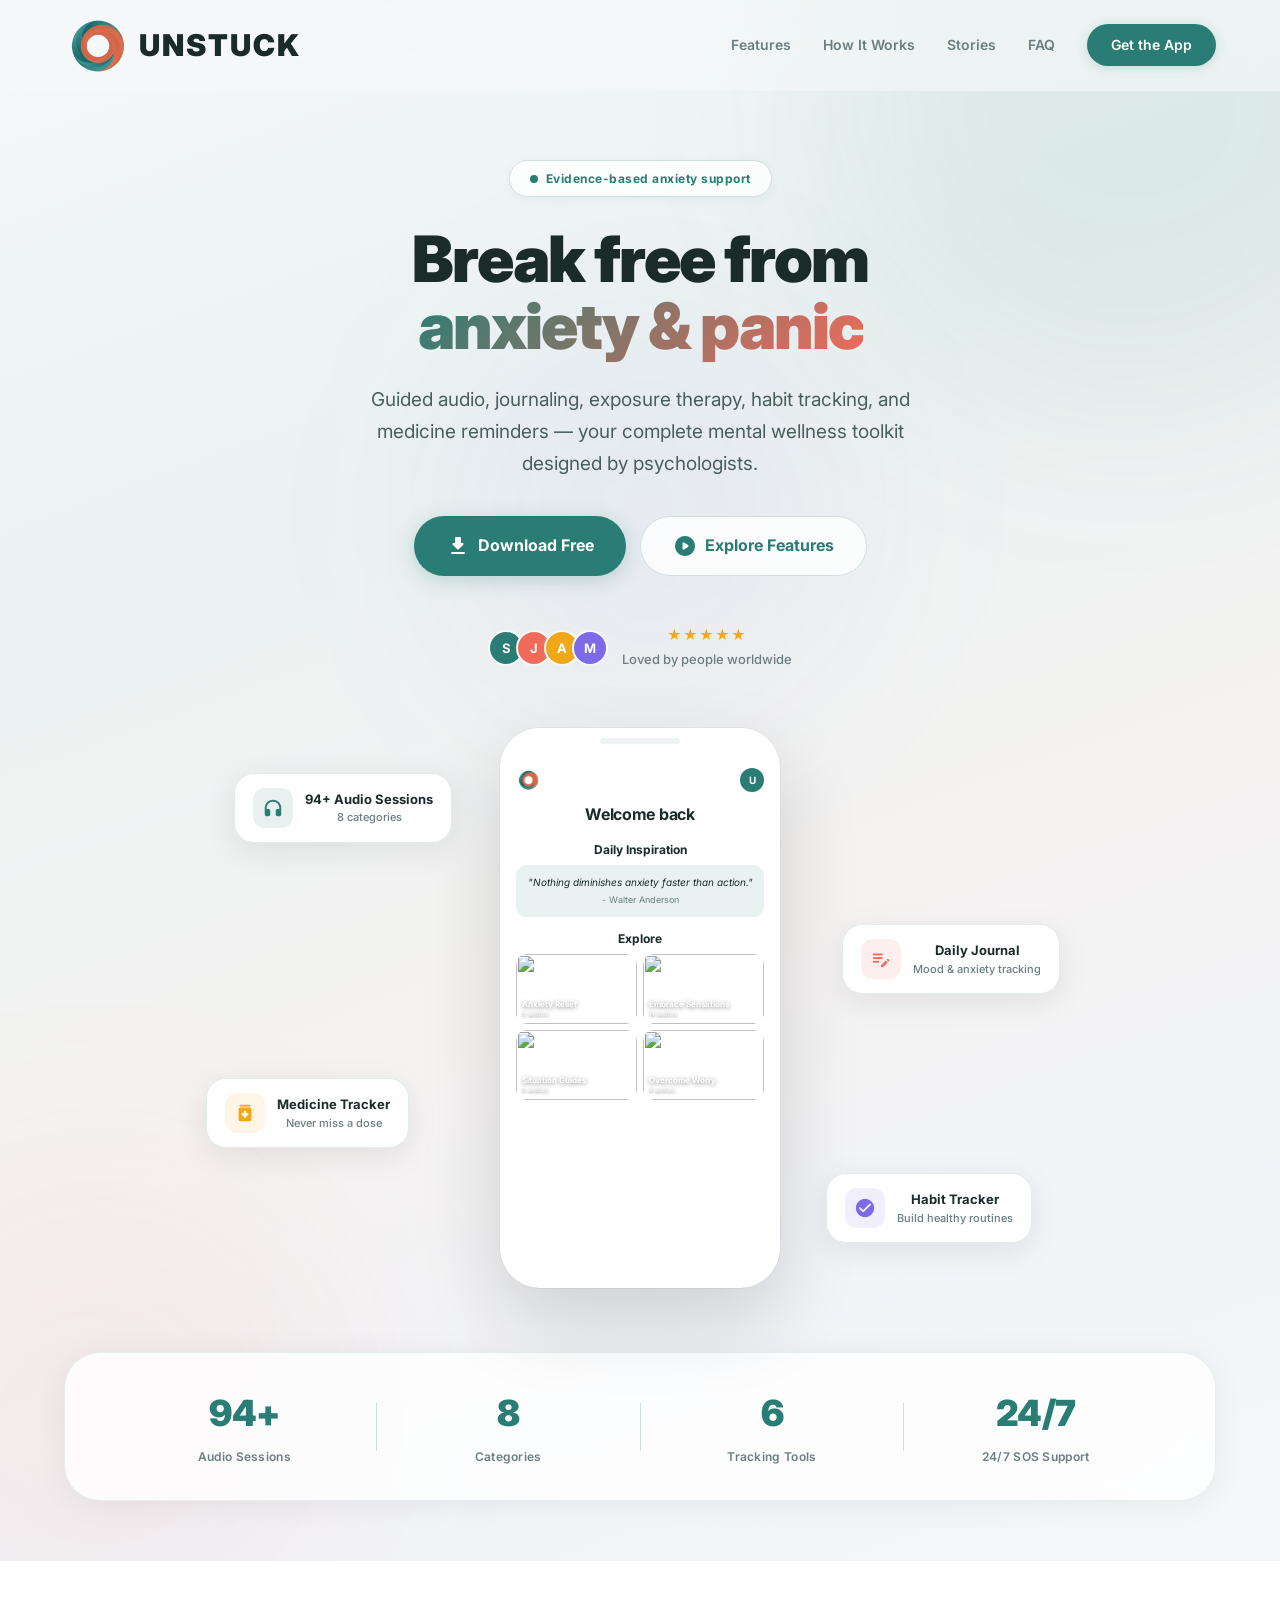
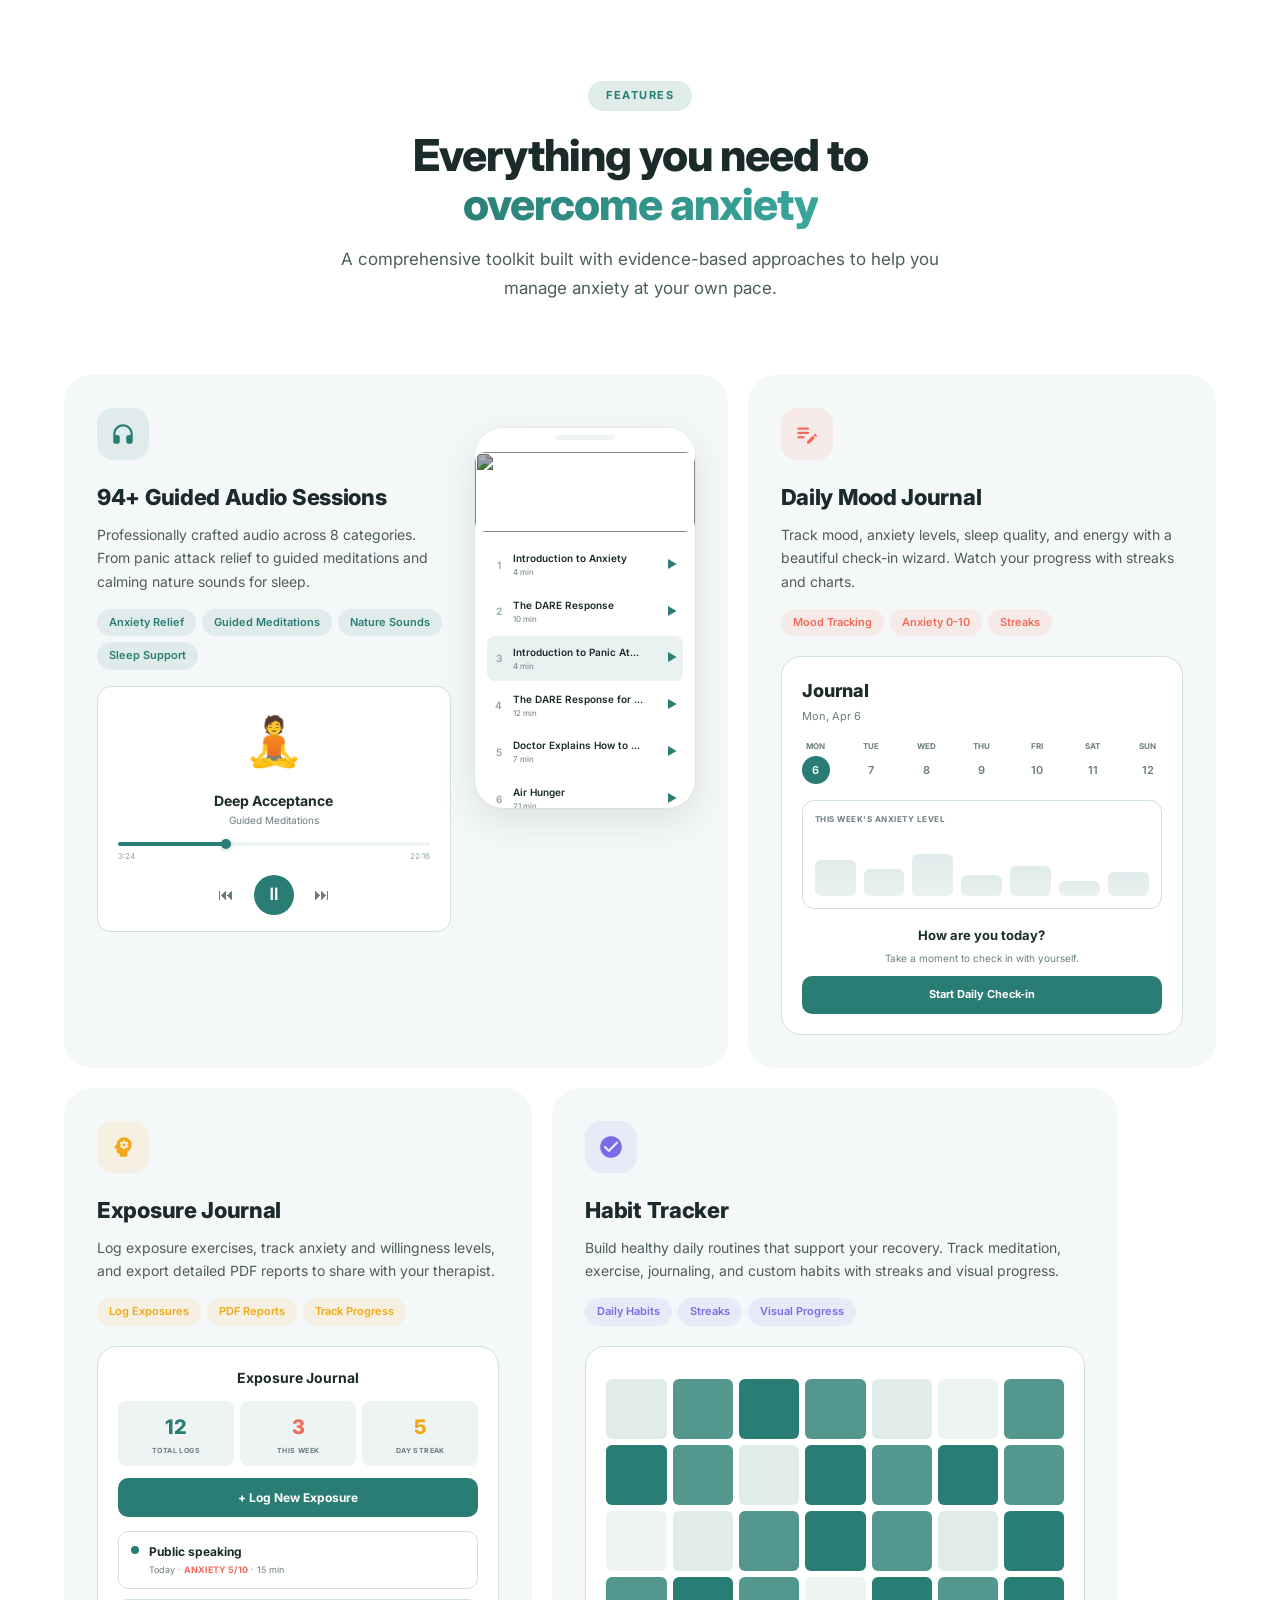
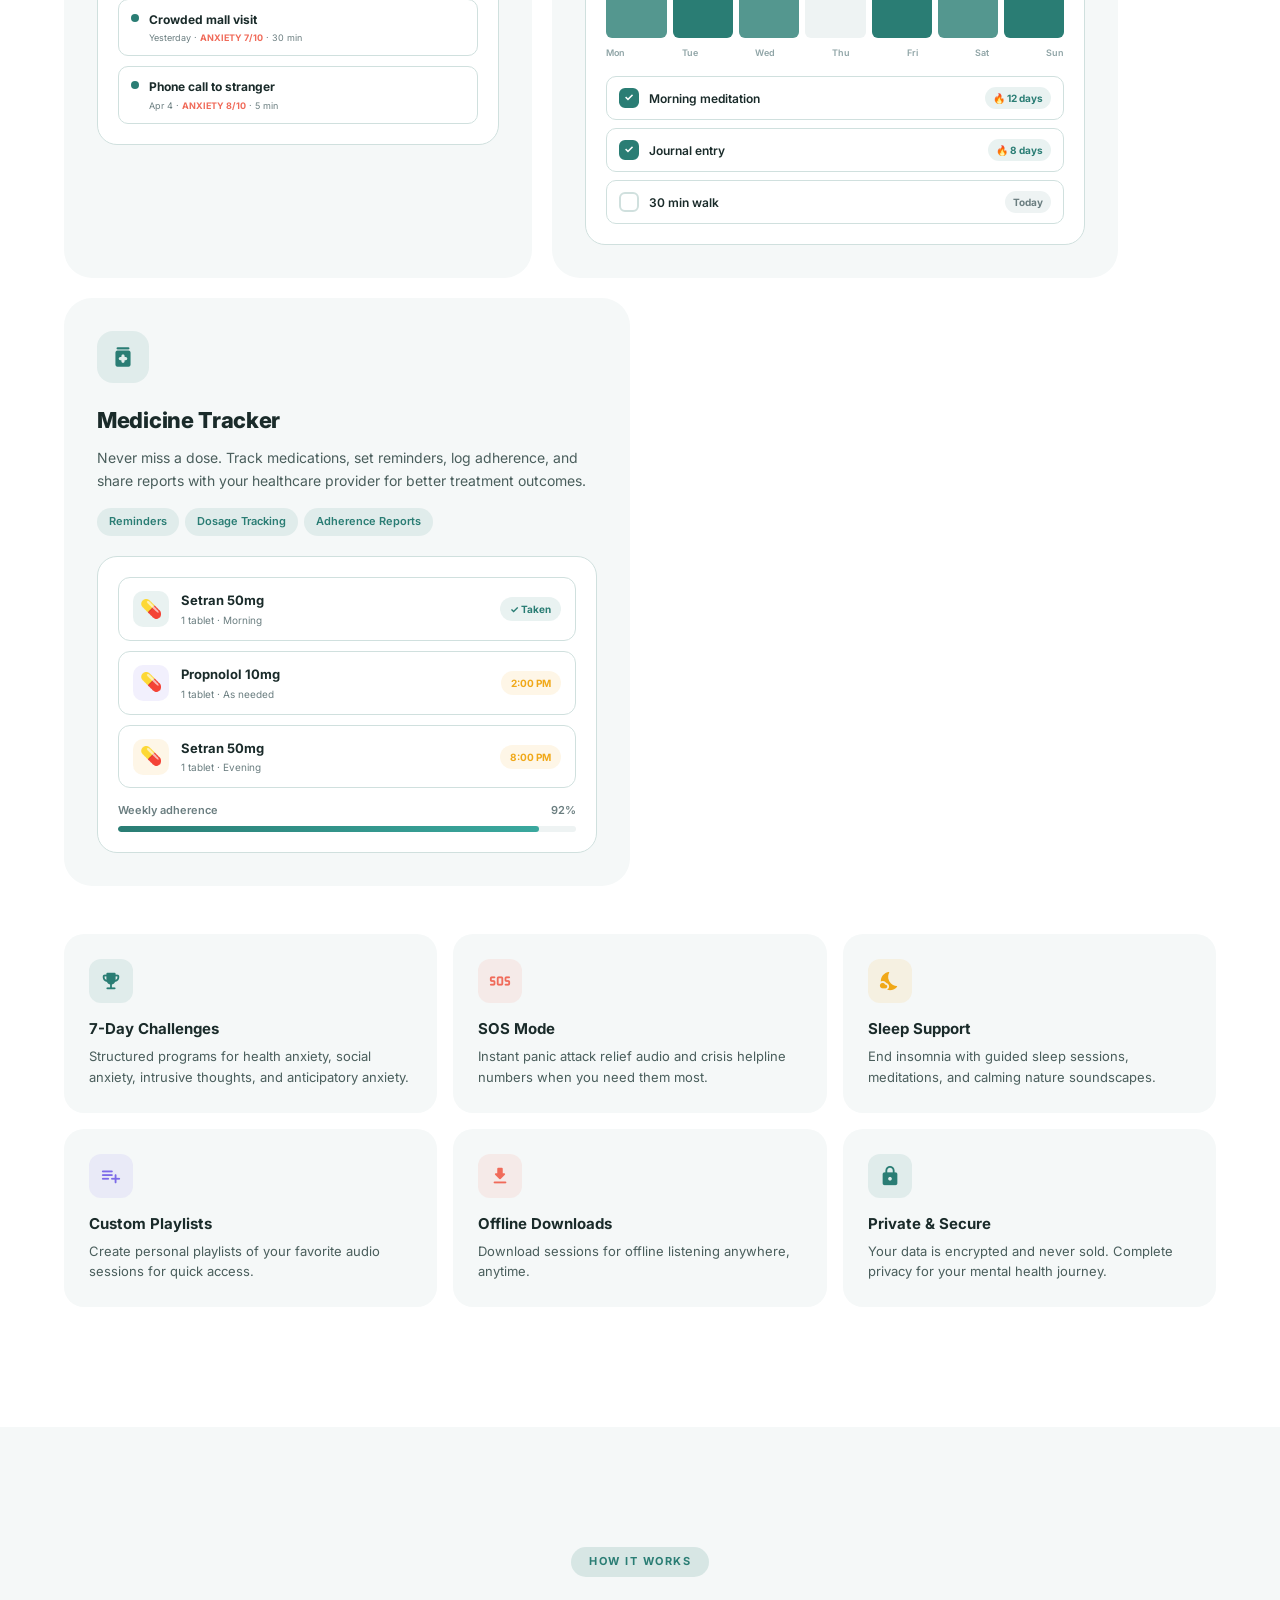
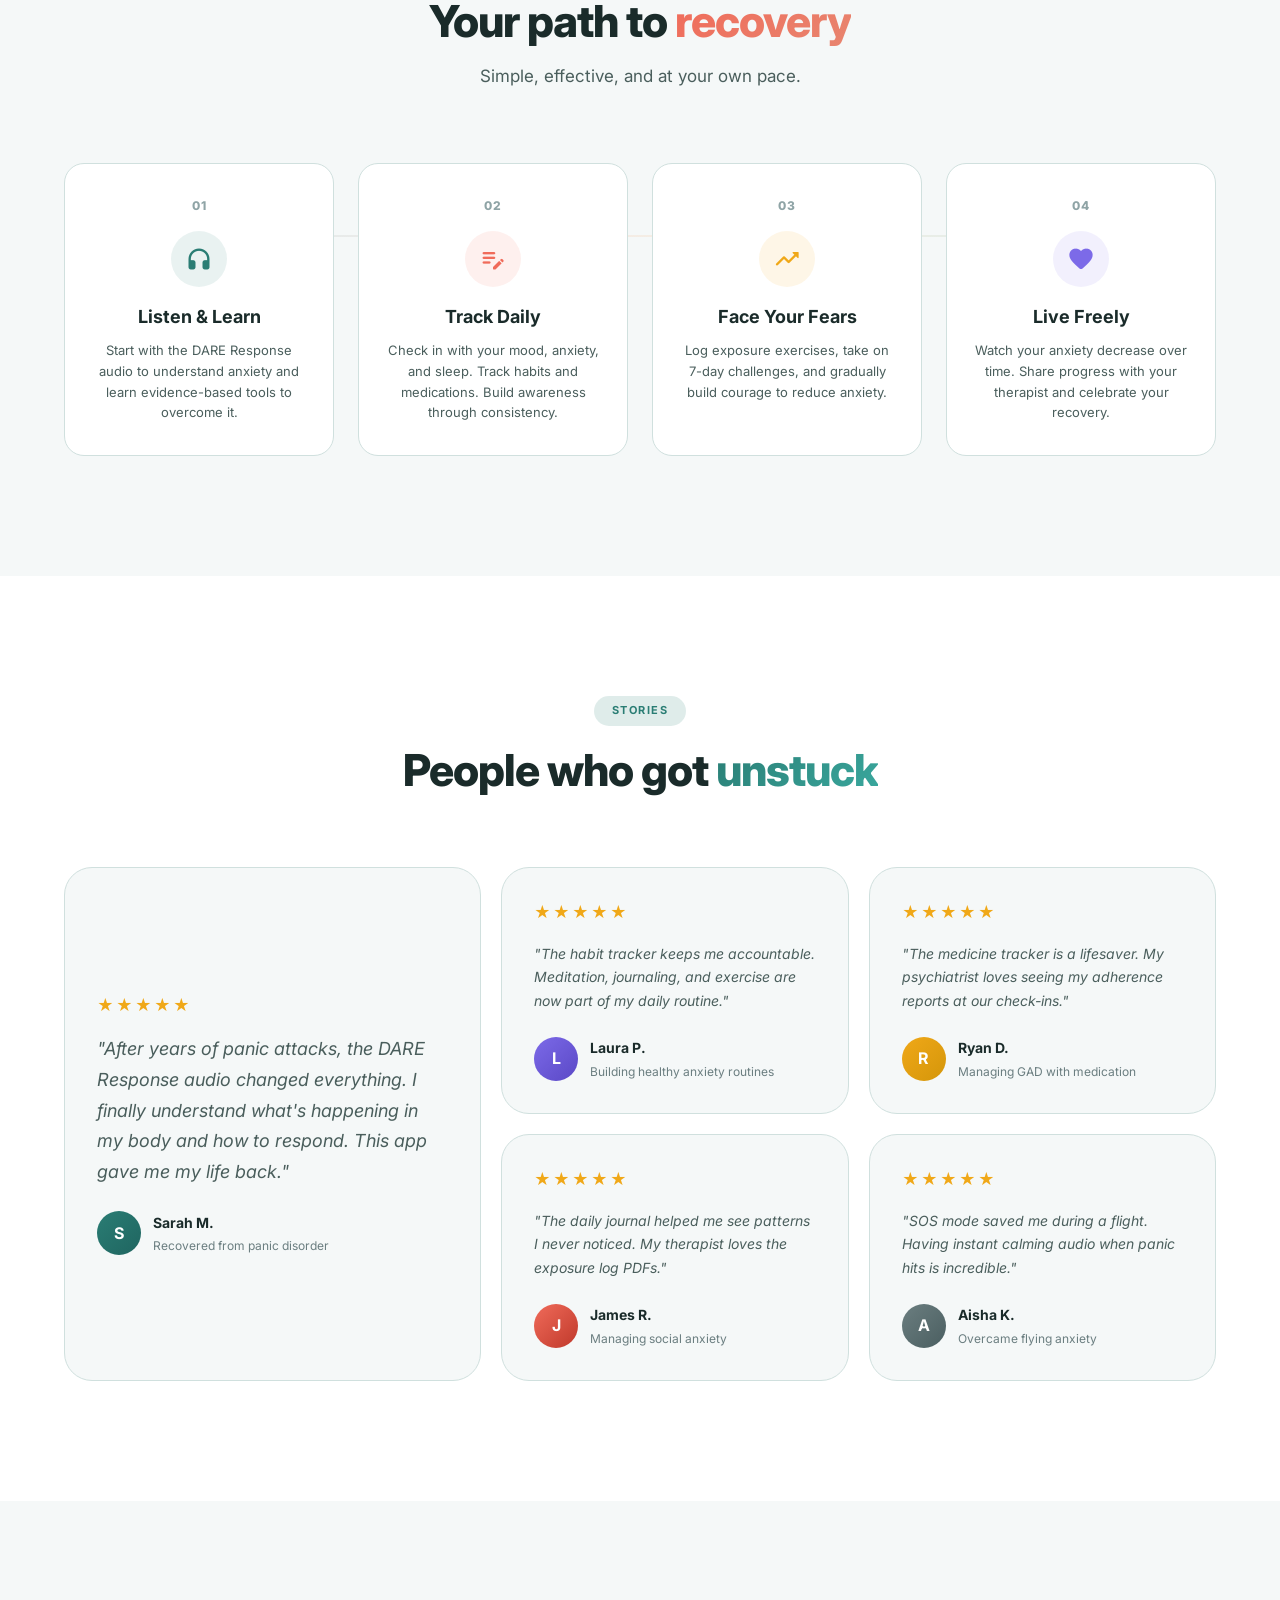
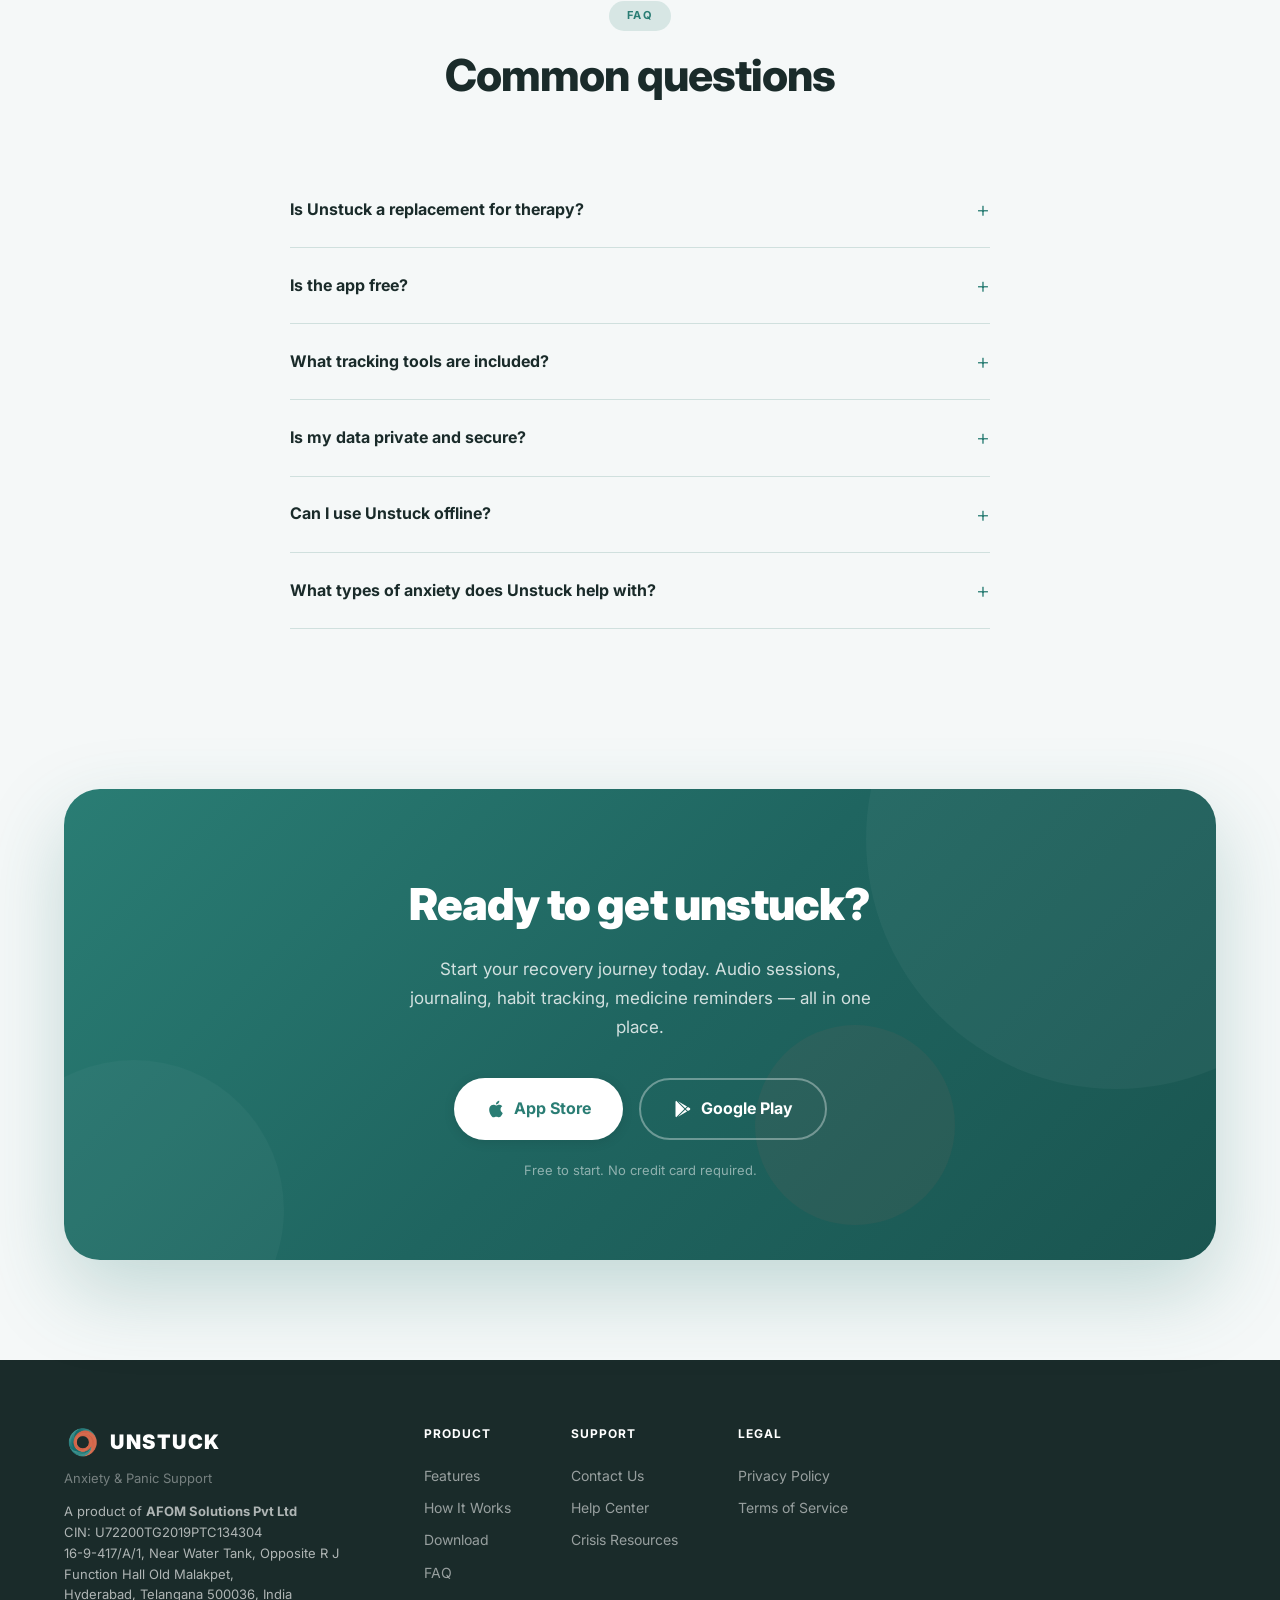
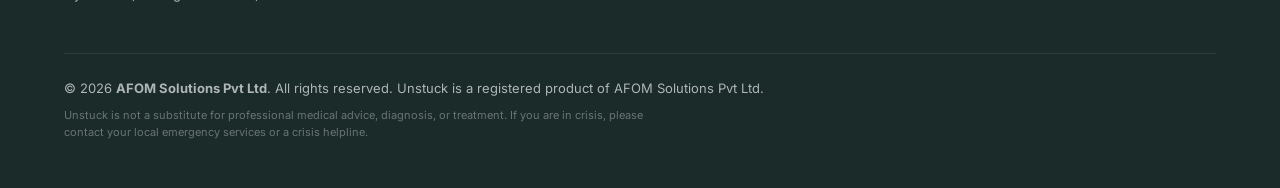
==== commit e4f9b781: "Update address to match Facebook Business registration exactly Full registered address: 16-9-417/A/1" ====
--- a/index.html
+++ b/index.html
@@ -639,7 +639,7 @@
             <span class="footer-brand-name">UNSTUCK</span>
           </div>
           <p class="footer-tagline">Anxiety & Panic Support</p>
-          <p class="footer-desc">A product of <strong>AFOM Solutions Pvt Ltd</strong><br>CIN: U72200TG2019PTC134304<br>Hyderabad, Telangana, India</p>
+          <p class="footer-desc">A product of <strong>AFOM Solutions Pvt Ltd</strong><br>CIN: U72200TG2019PTC134304<br>16-9-417/A/1, Near Water Tank, Opposite R J Function Hall Old Malakpet,<br>Hyderabad, Telangana 500036, India</p>
         </div>
         <div class="footer-links">
           <div class="footer-col">
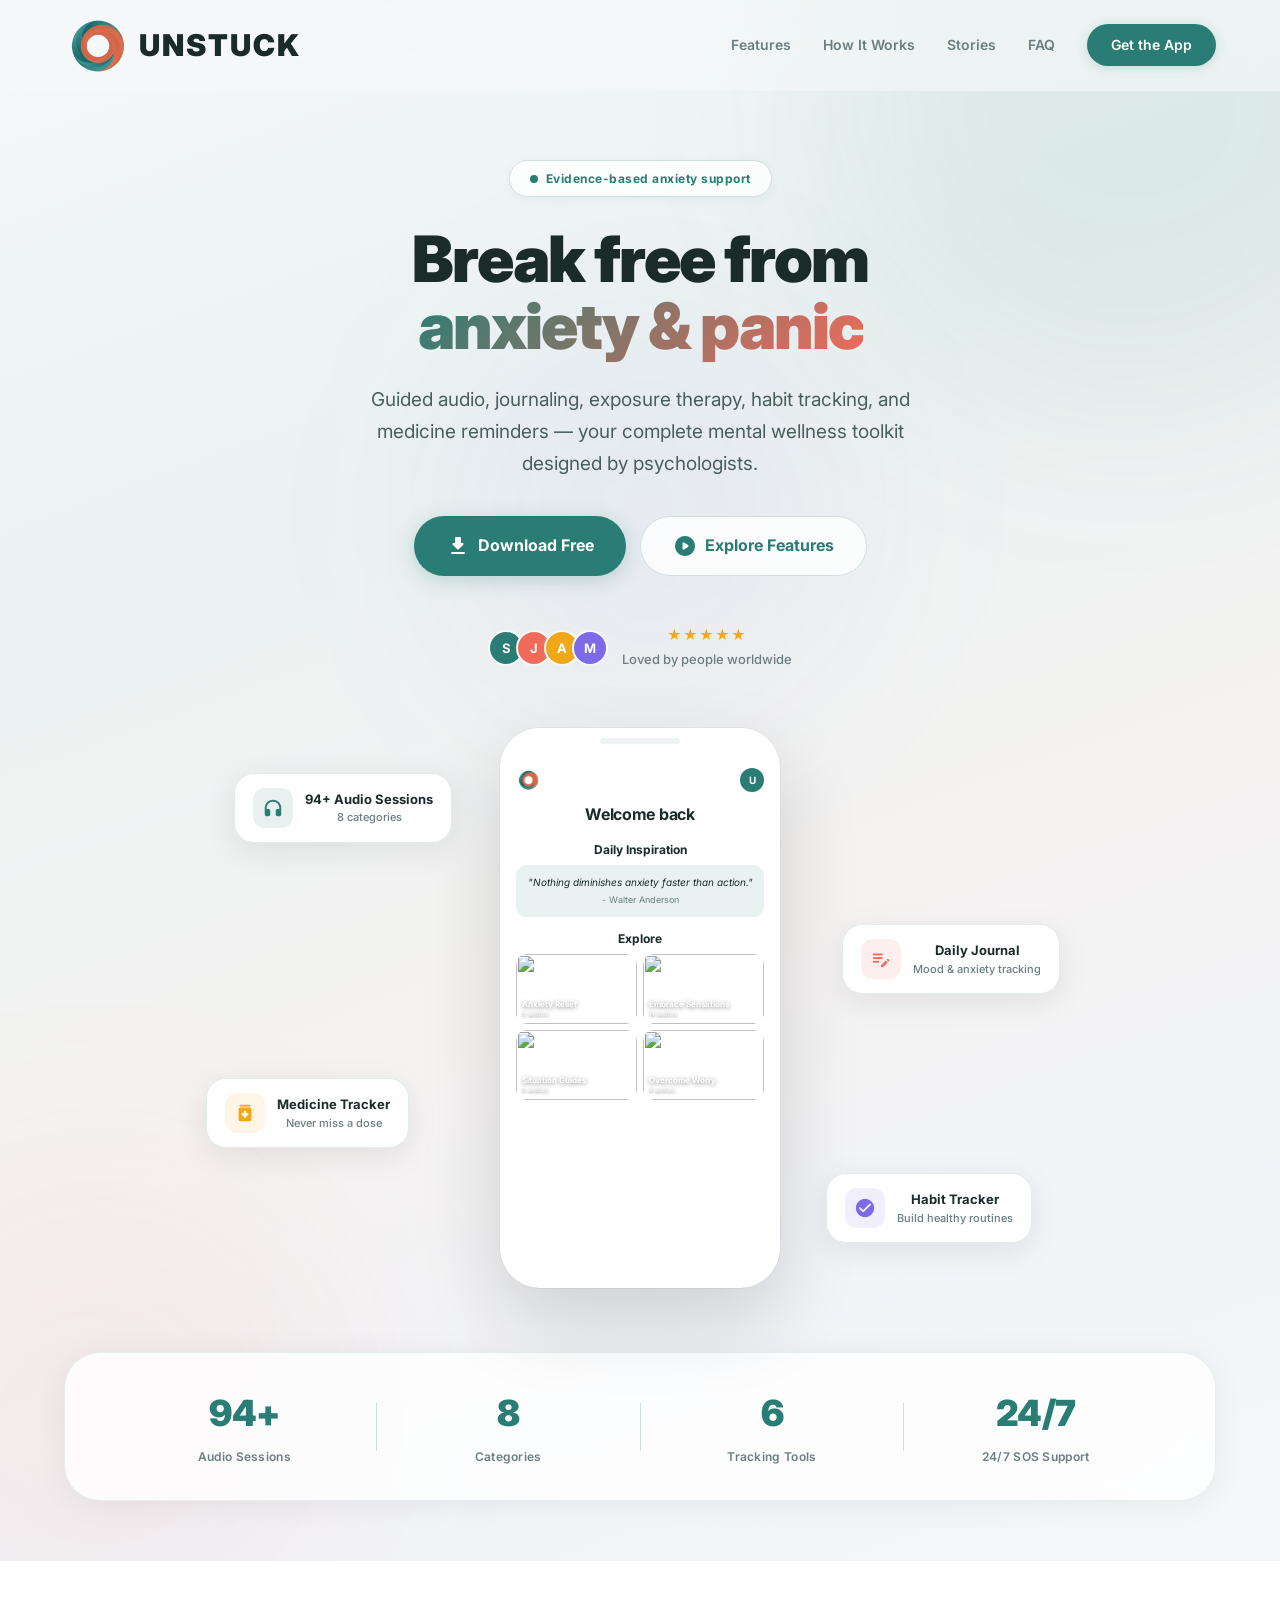
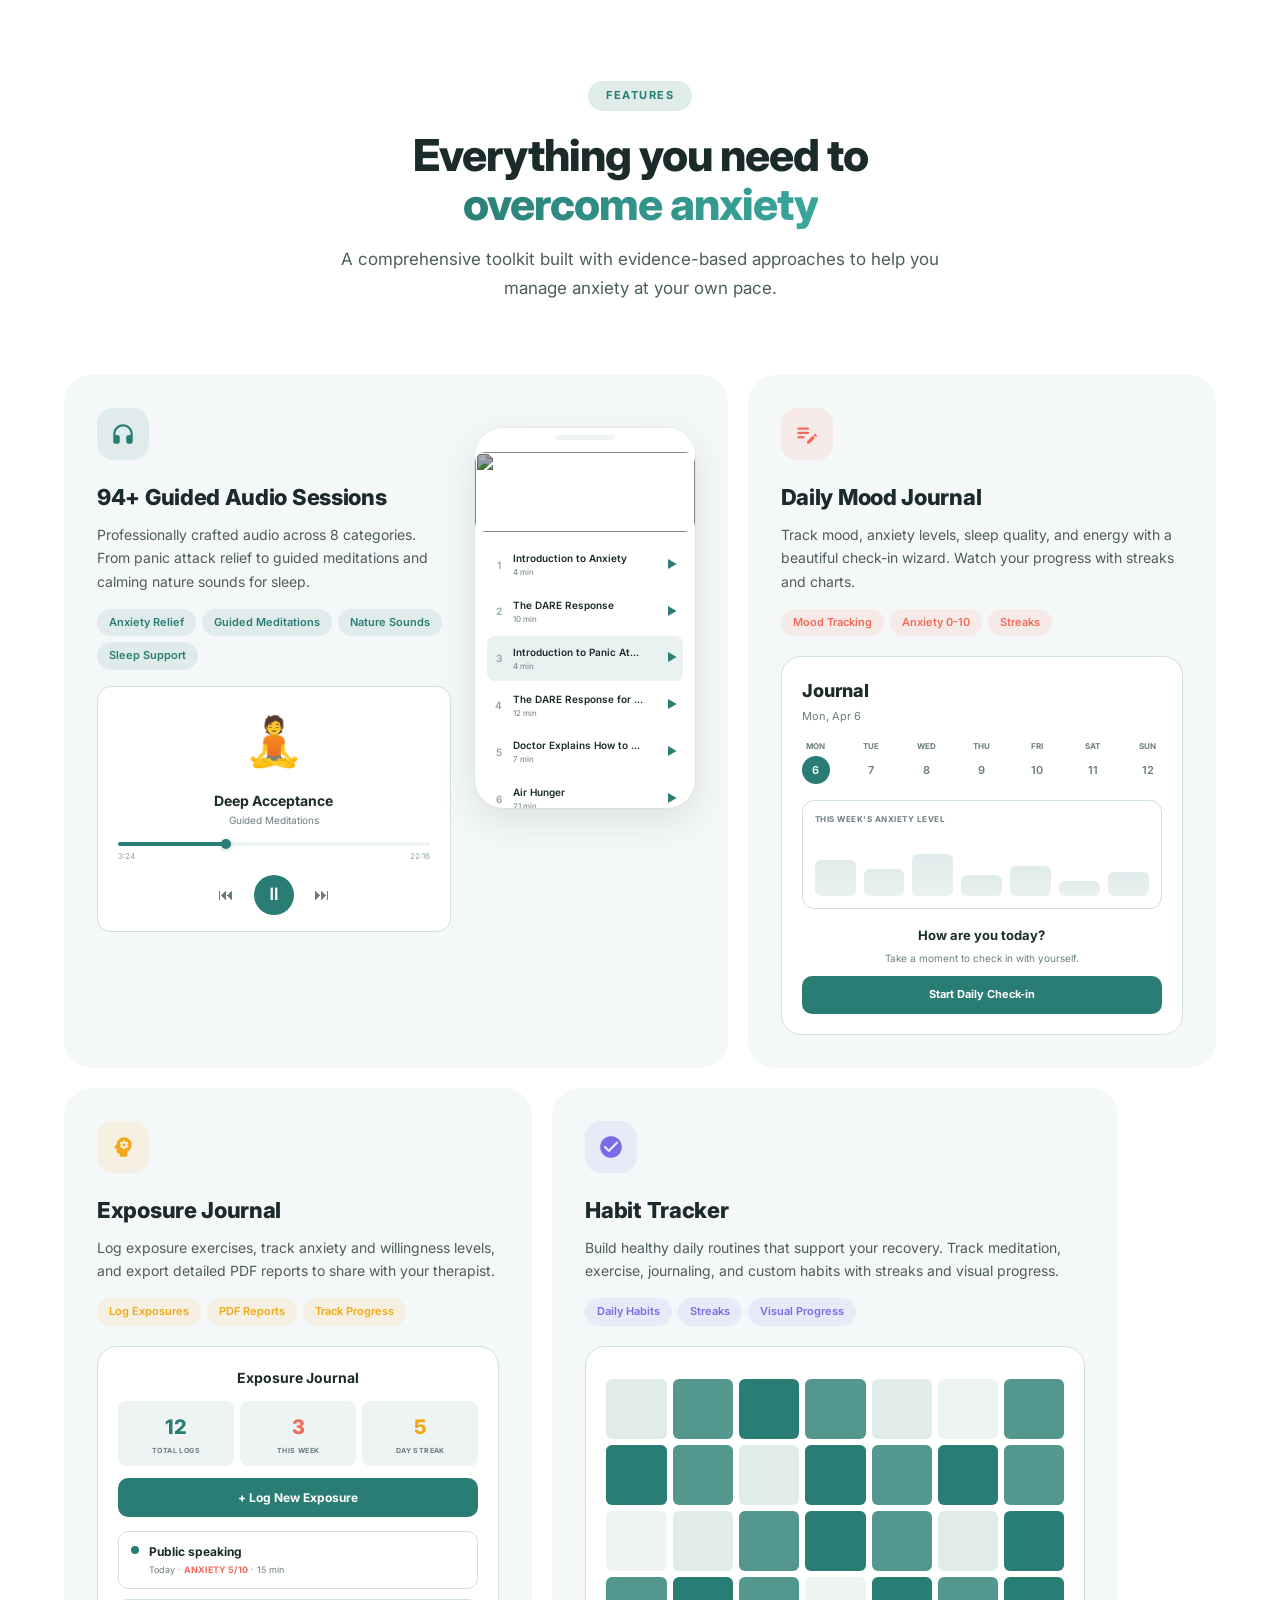
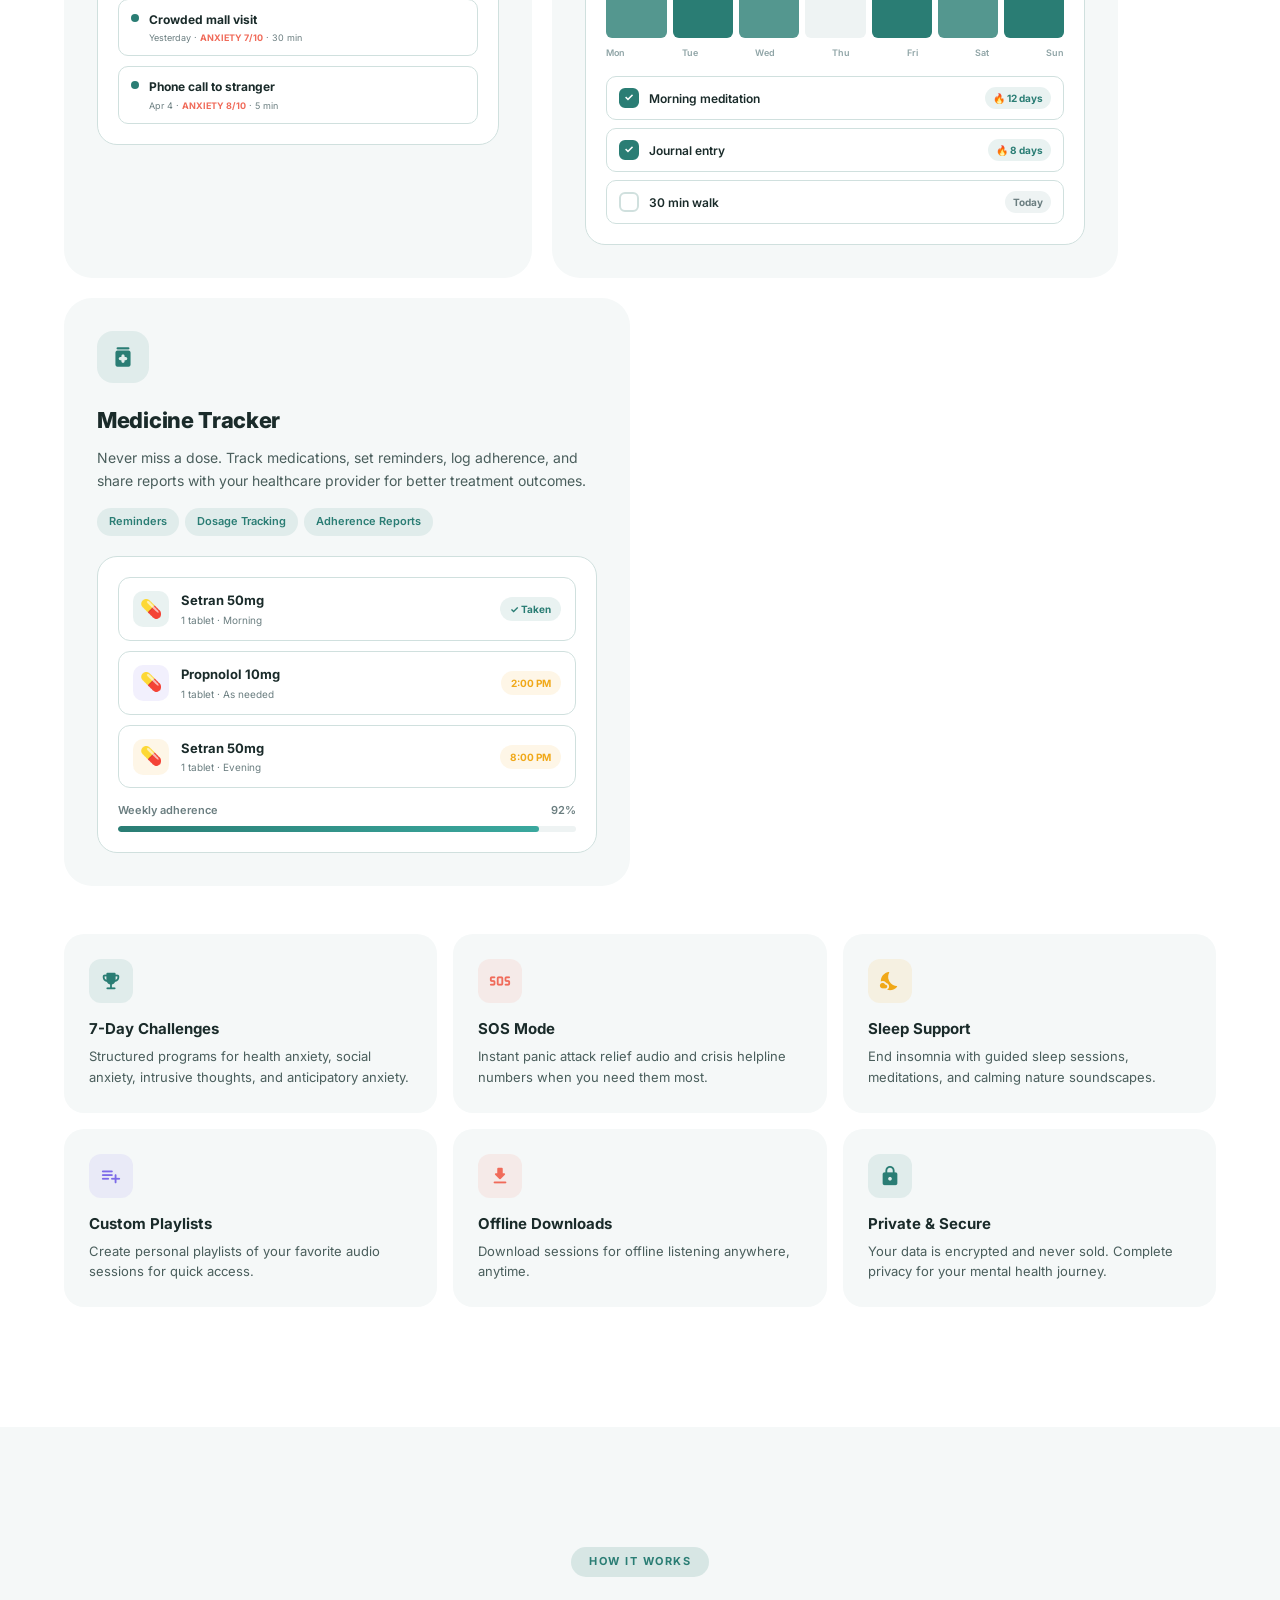
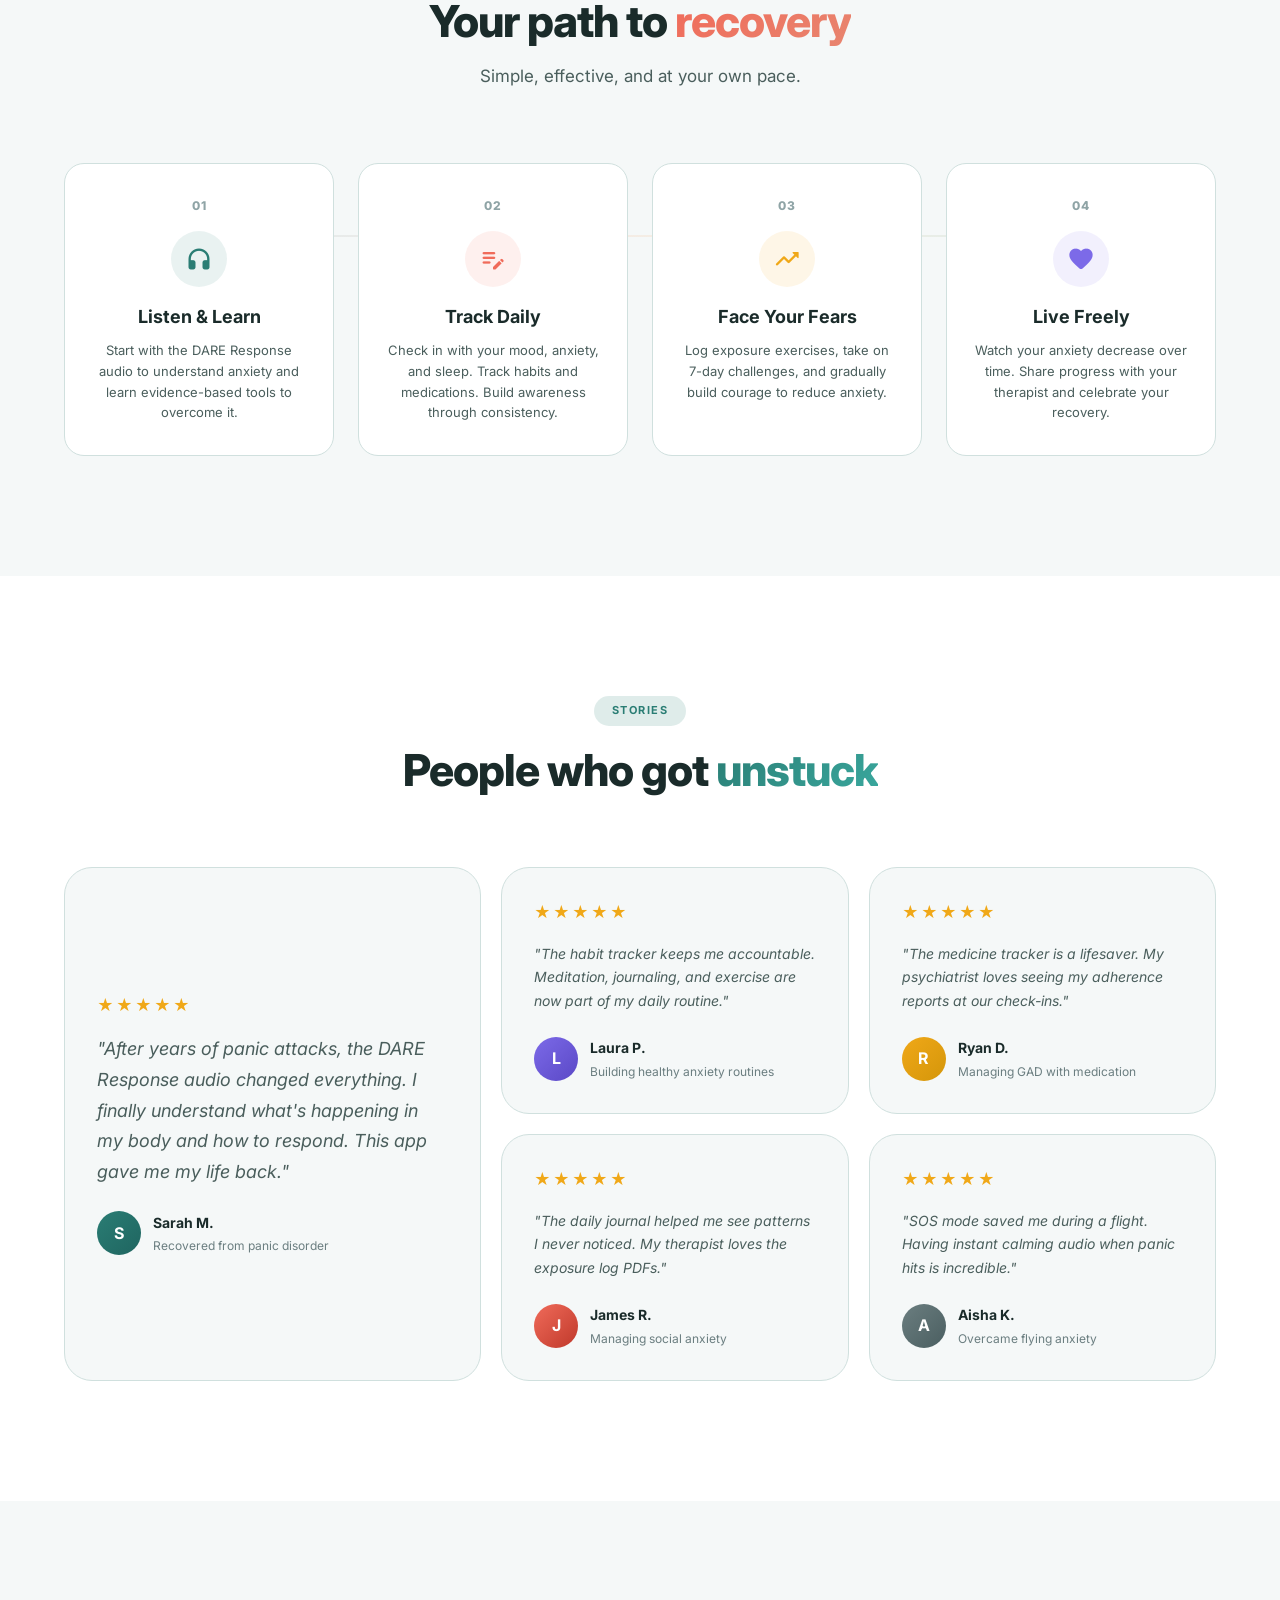
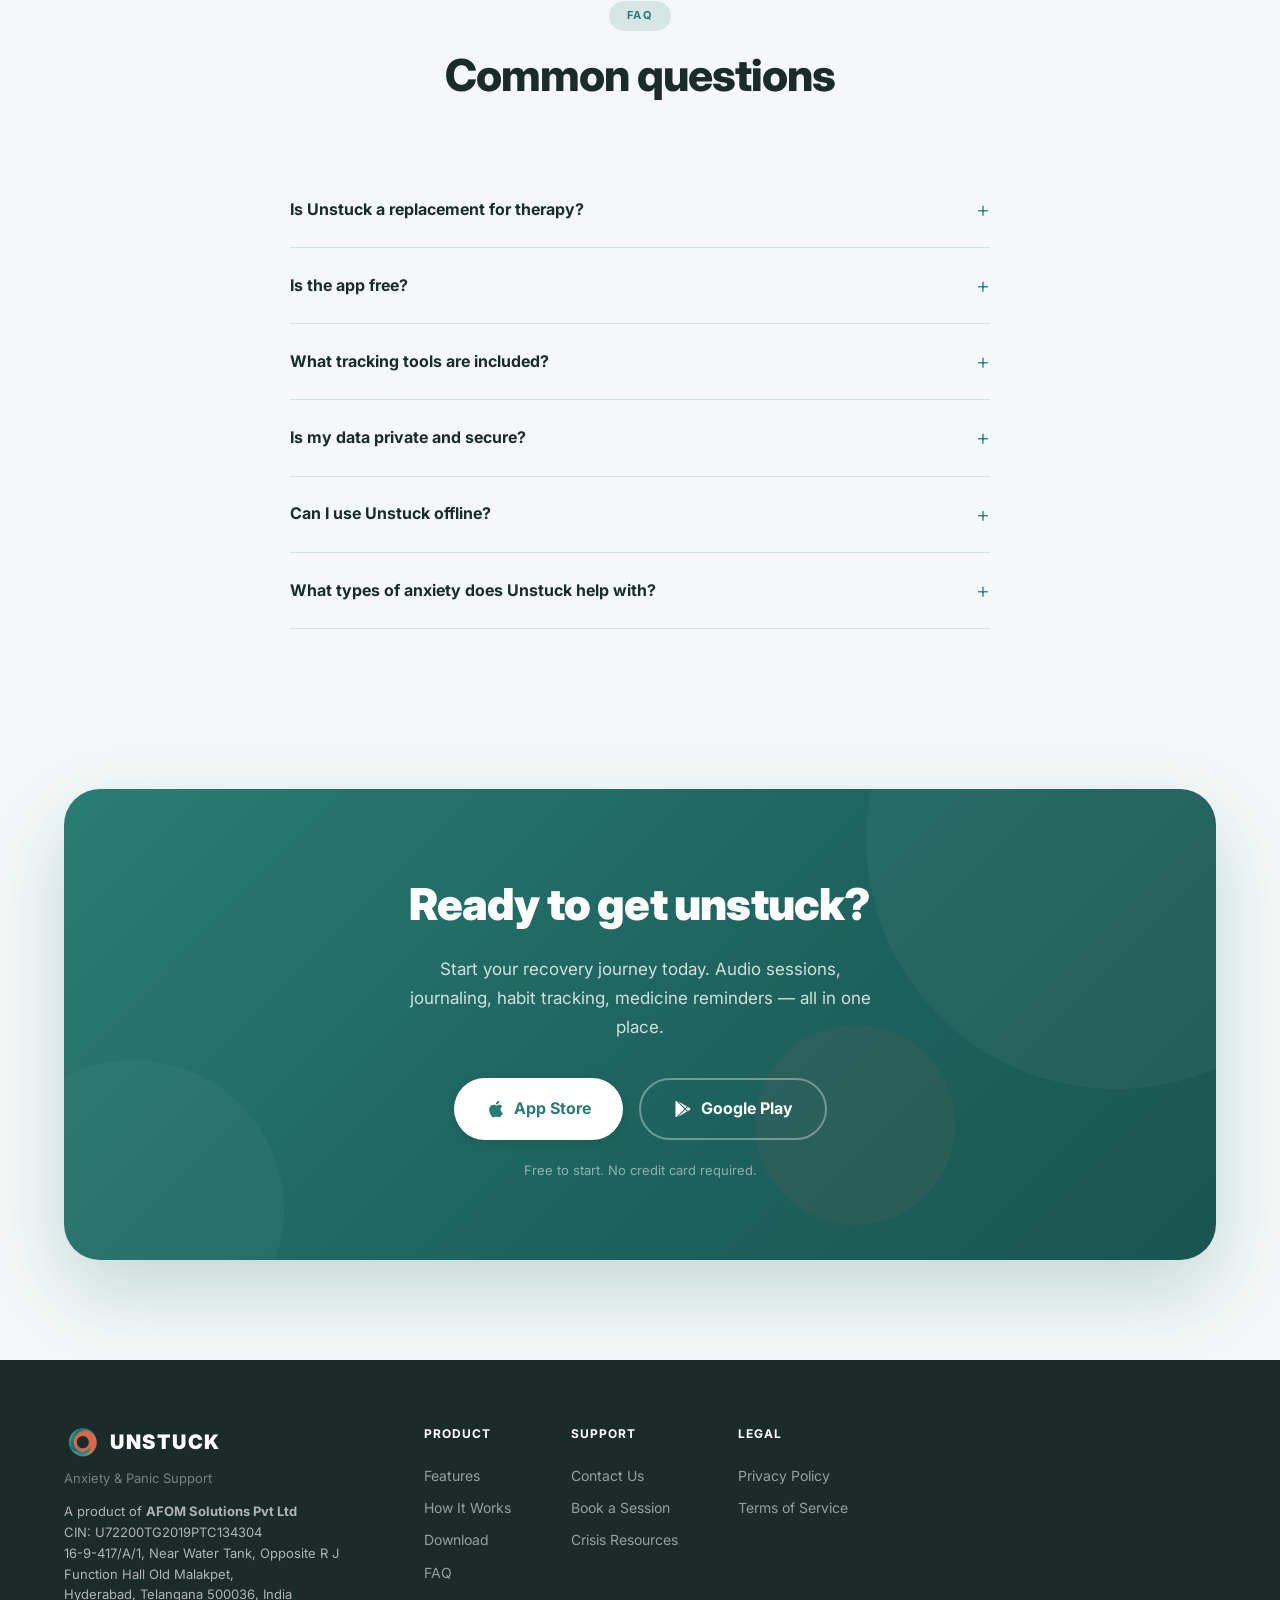
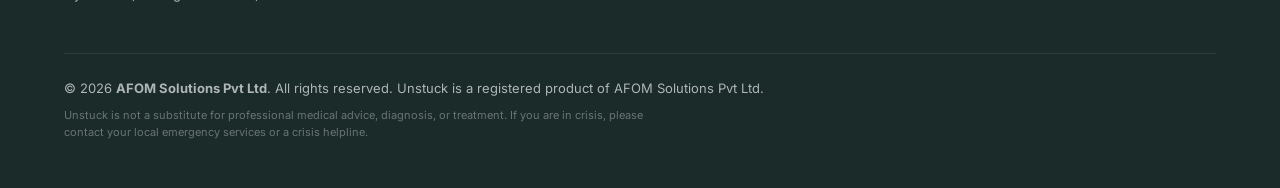
==== commit 2603e2c3: "Add booking page with Calendly integration - New book.html page with embedded Calendly scheduler - 3" ====
--- a/index.html
+++ b/index.html
@@ -3,7 +3,7 @@
 <head>
   <meta charset="UTF-8">
   <meta name="viewport" content="width=device-width, initial-scale=1.0">
-  <title>UNSTUCK - Anxiety & Panic Support App</title>
+  <title>Unstuck - Anxiety & Panic Support</title>
   <meta name="description" content="Unstuck helps you manage anxiety, panic attacks, and intrusive thoughts with guided audio, daily journaling, exposure therapy, habit tracking, and medicine reminders. Download free on iOS & Android.">
   <meta name="keywords" content="anxiety app, panic attack help, mental health, exposure therapy, guided meditation, journal, habit tracker, medicine tracker, OCD, intrusive thoughts">
   <meta property="og:title" content="Unstuck - Anxiety & Panic Support">
@@ -652,7 +652,7 @@
           <div class="footer-col">
             <h4>Support</h4>
             <a href="mailto:hello@unstuckforlife.com">Contact Us</a>
-            <a href="#">Help Center</a>
+            <a href="book.html">Book a Session</a>
             <a href="#">Crisis Resources</a>
           </div>
           <div class="footer-col">
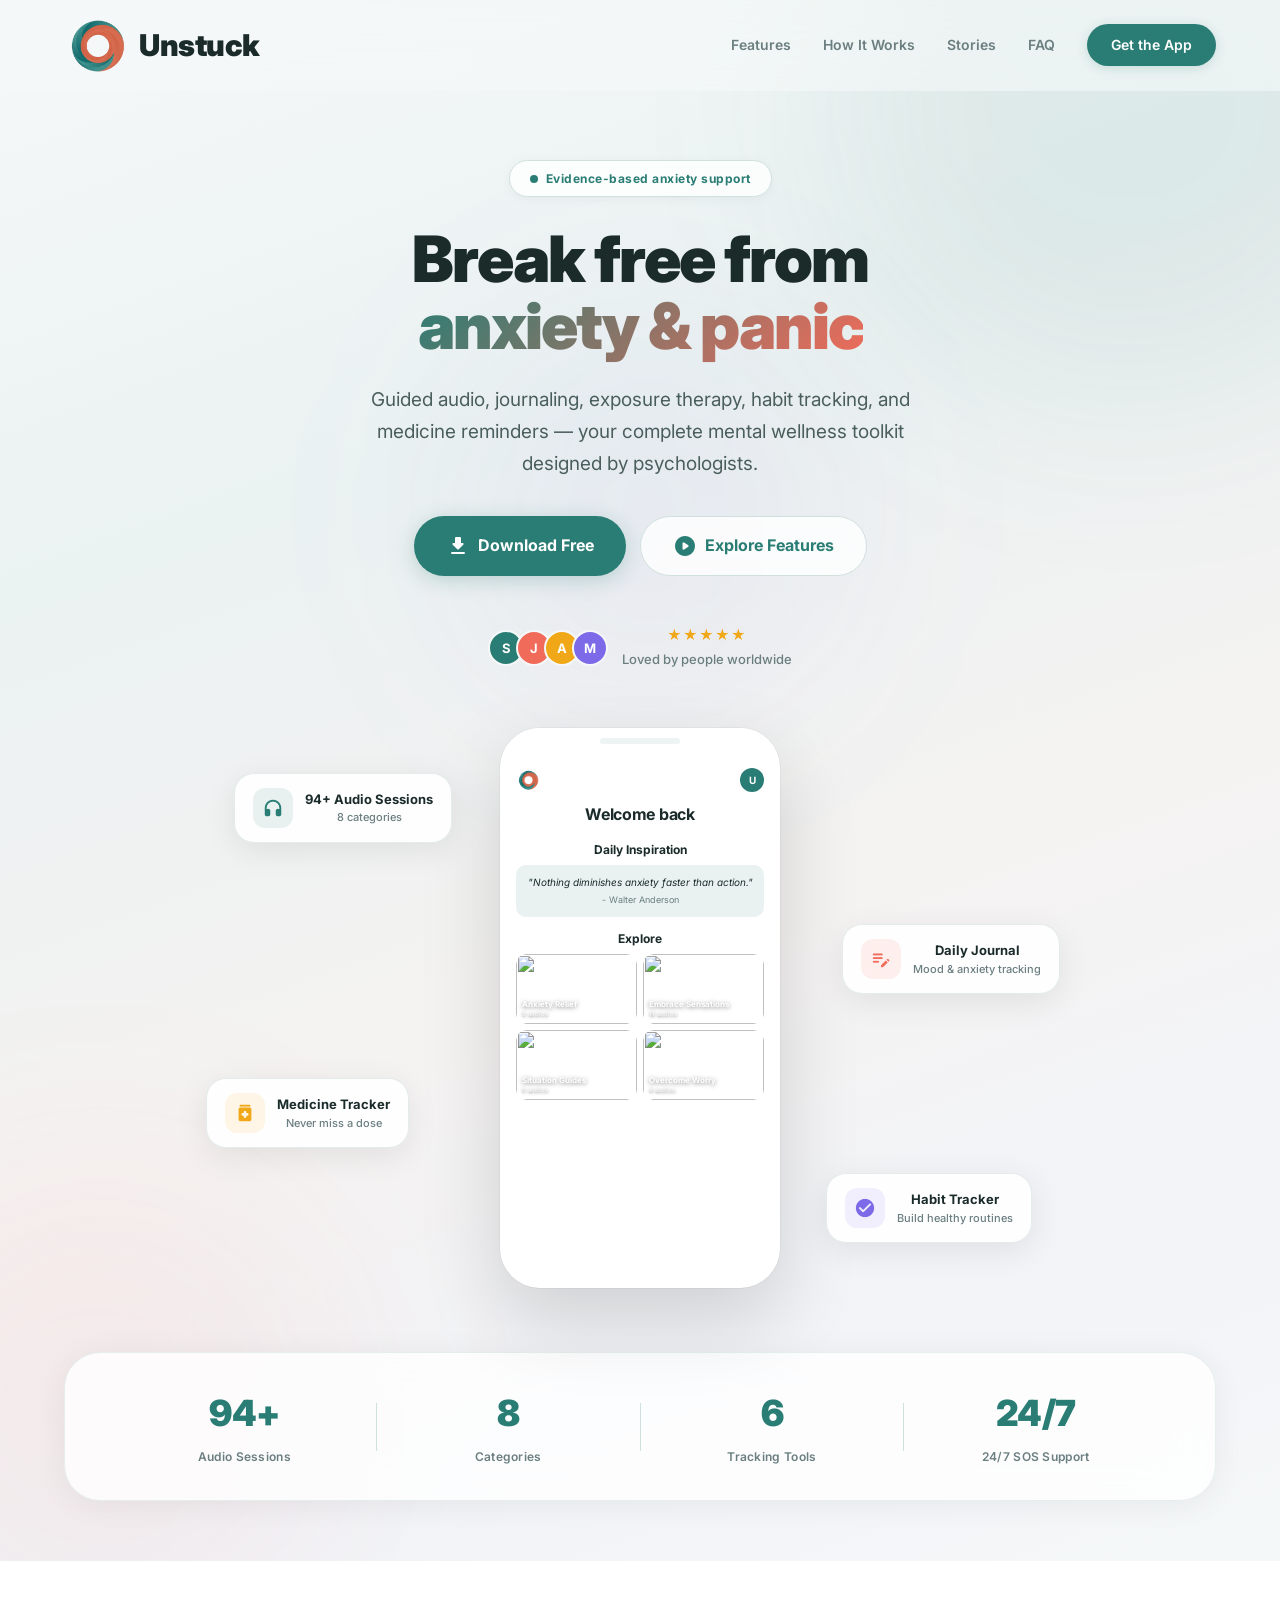
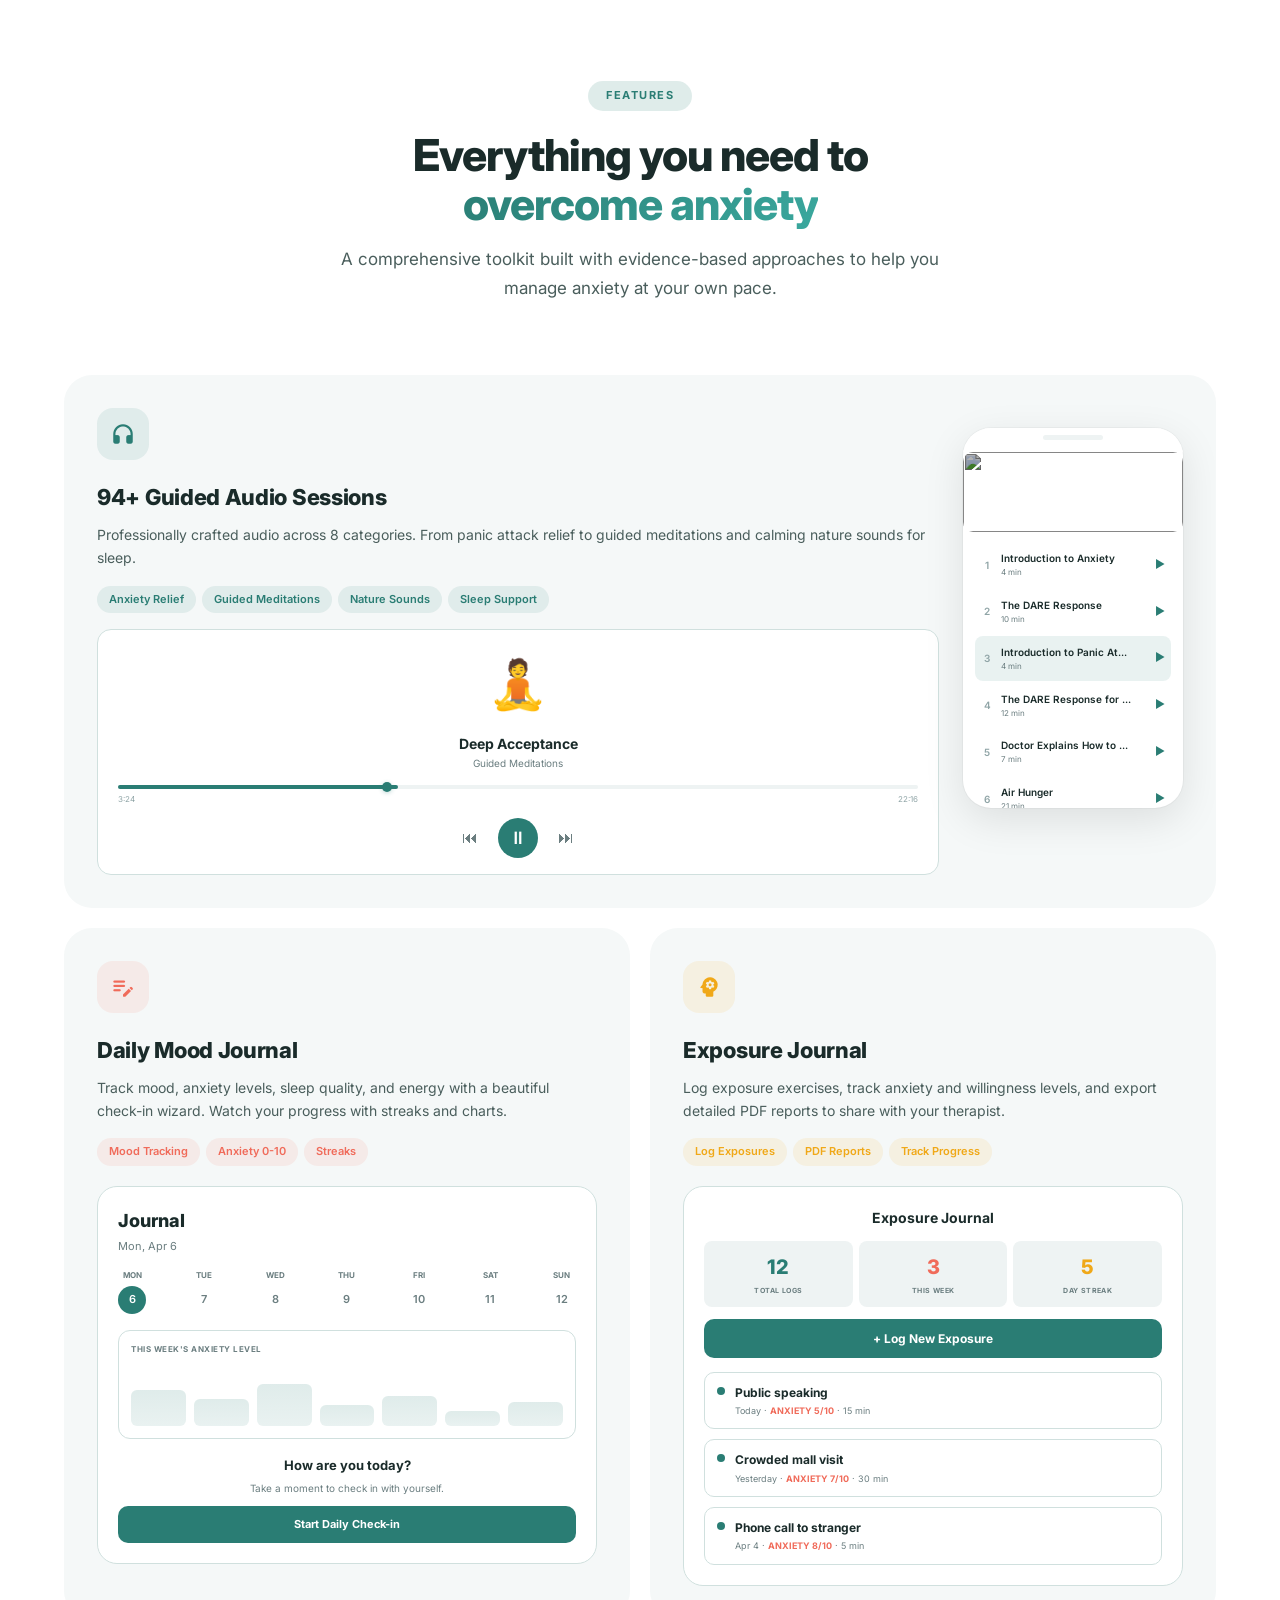
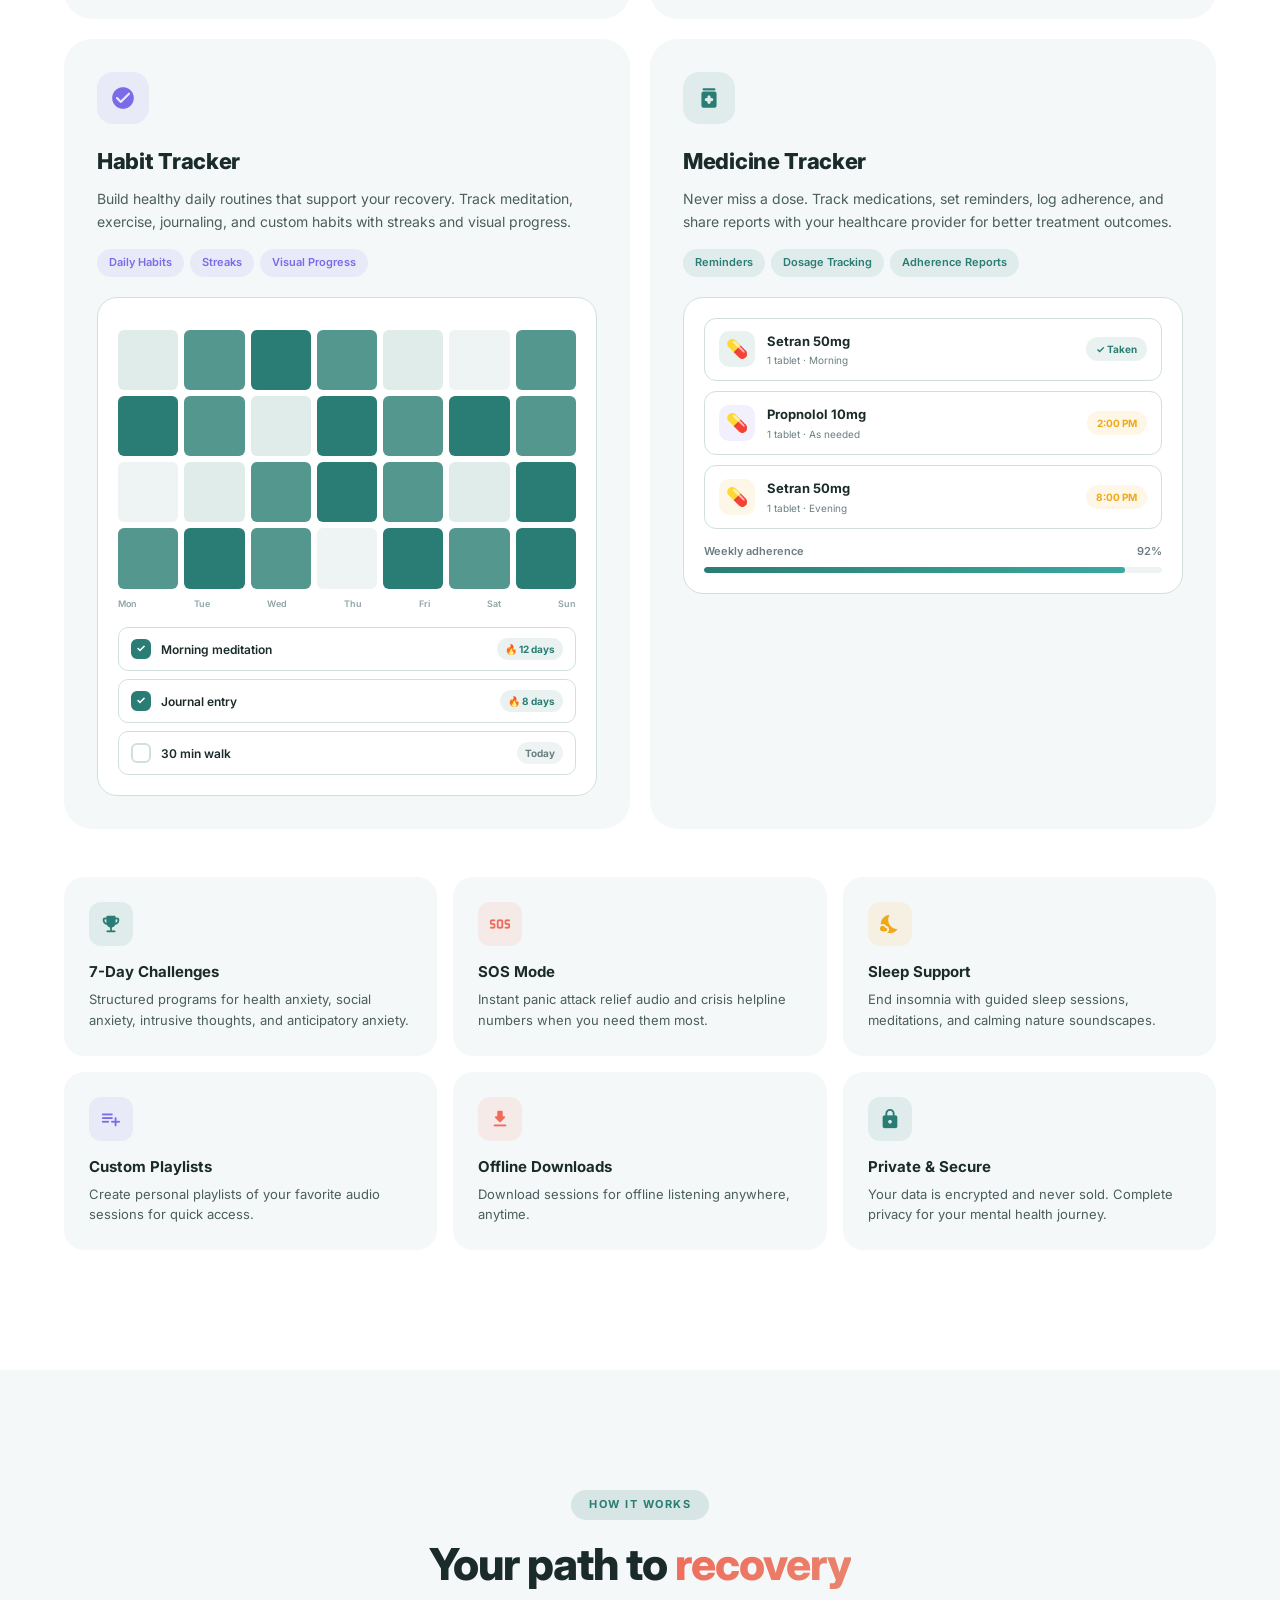
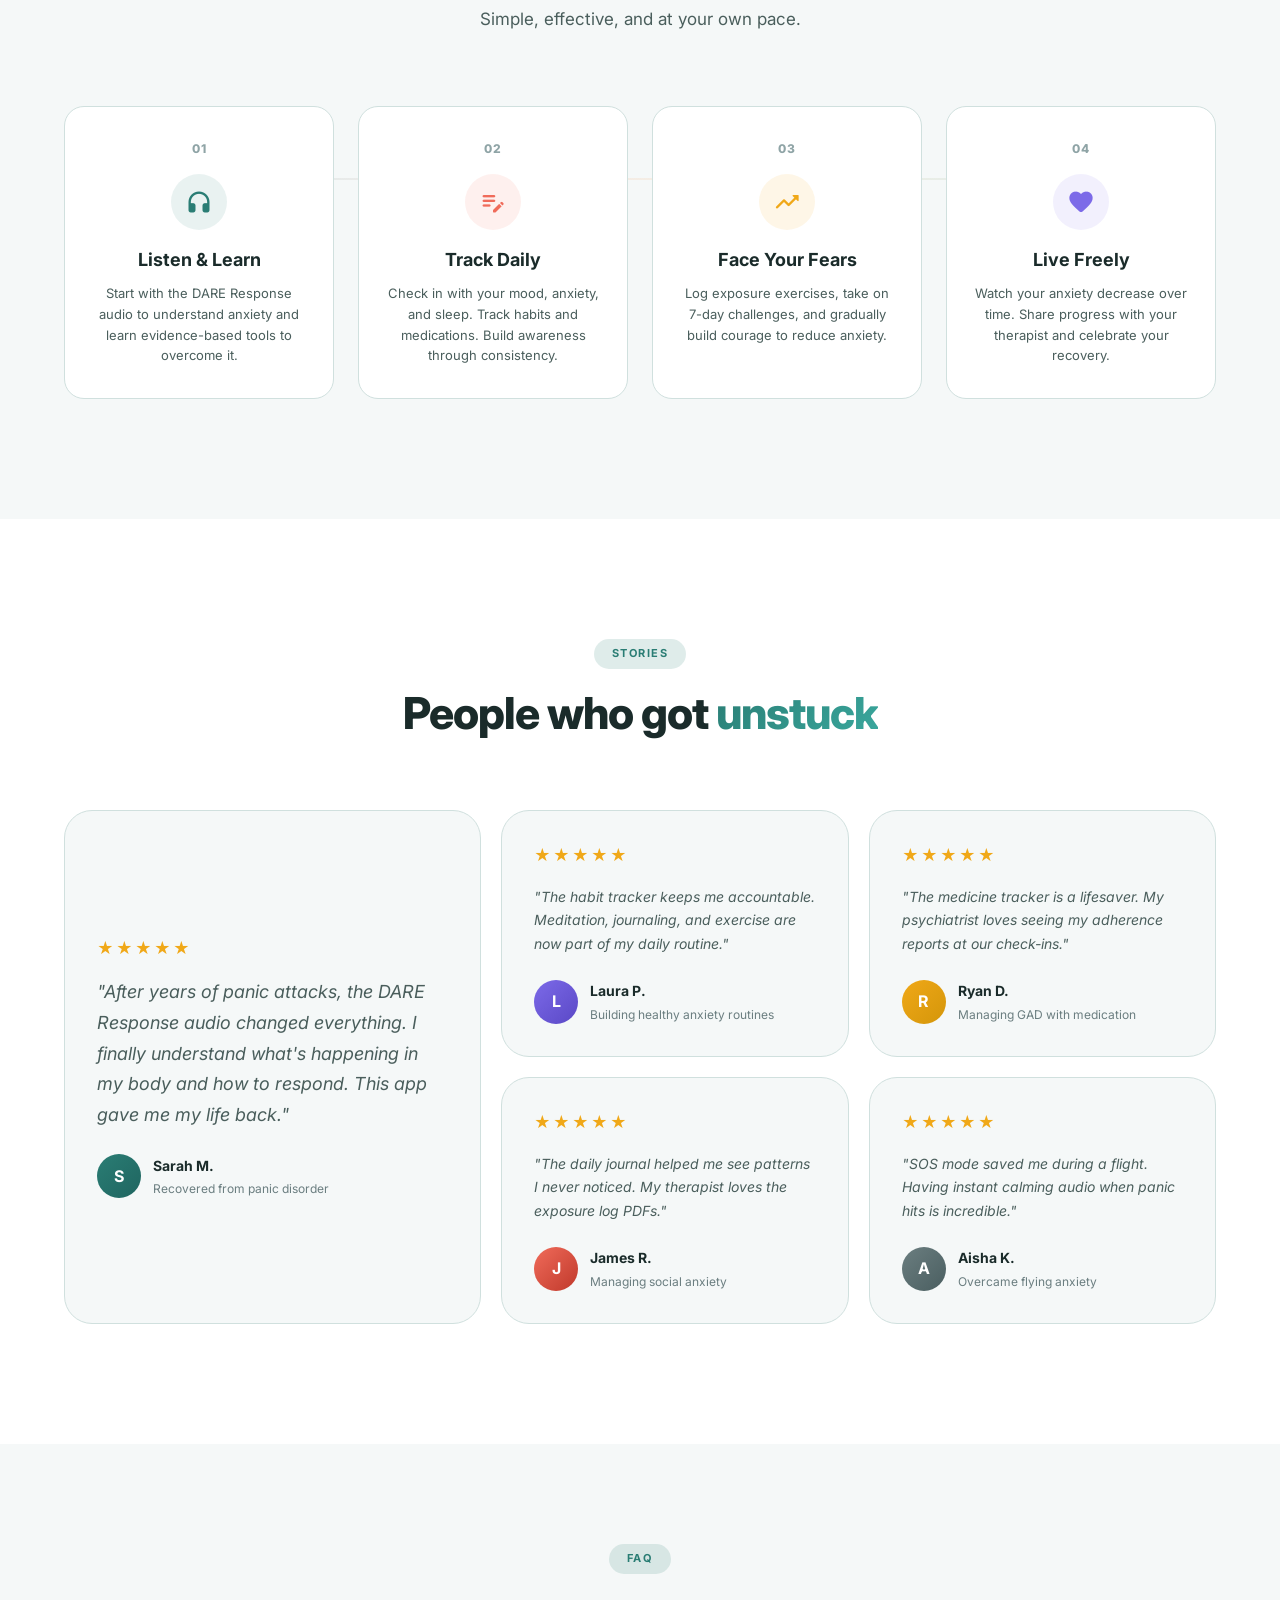
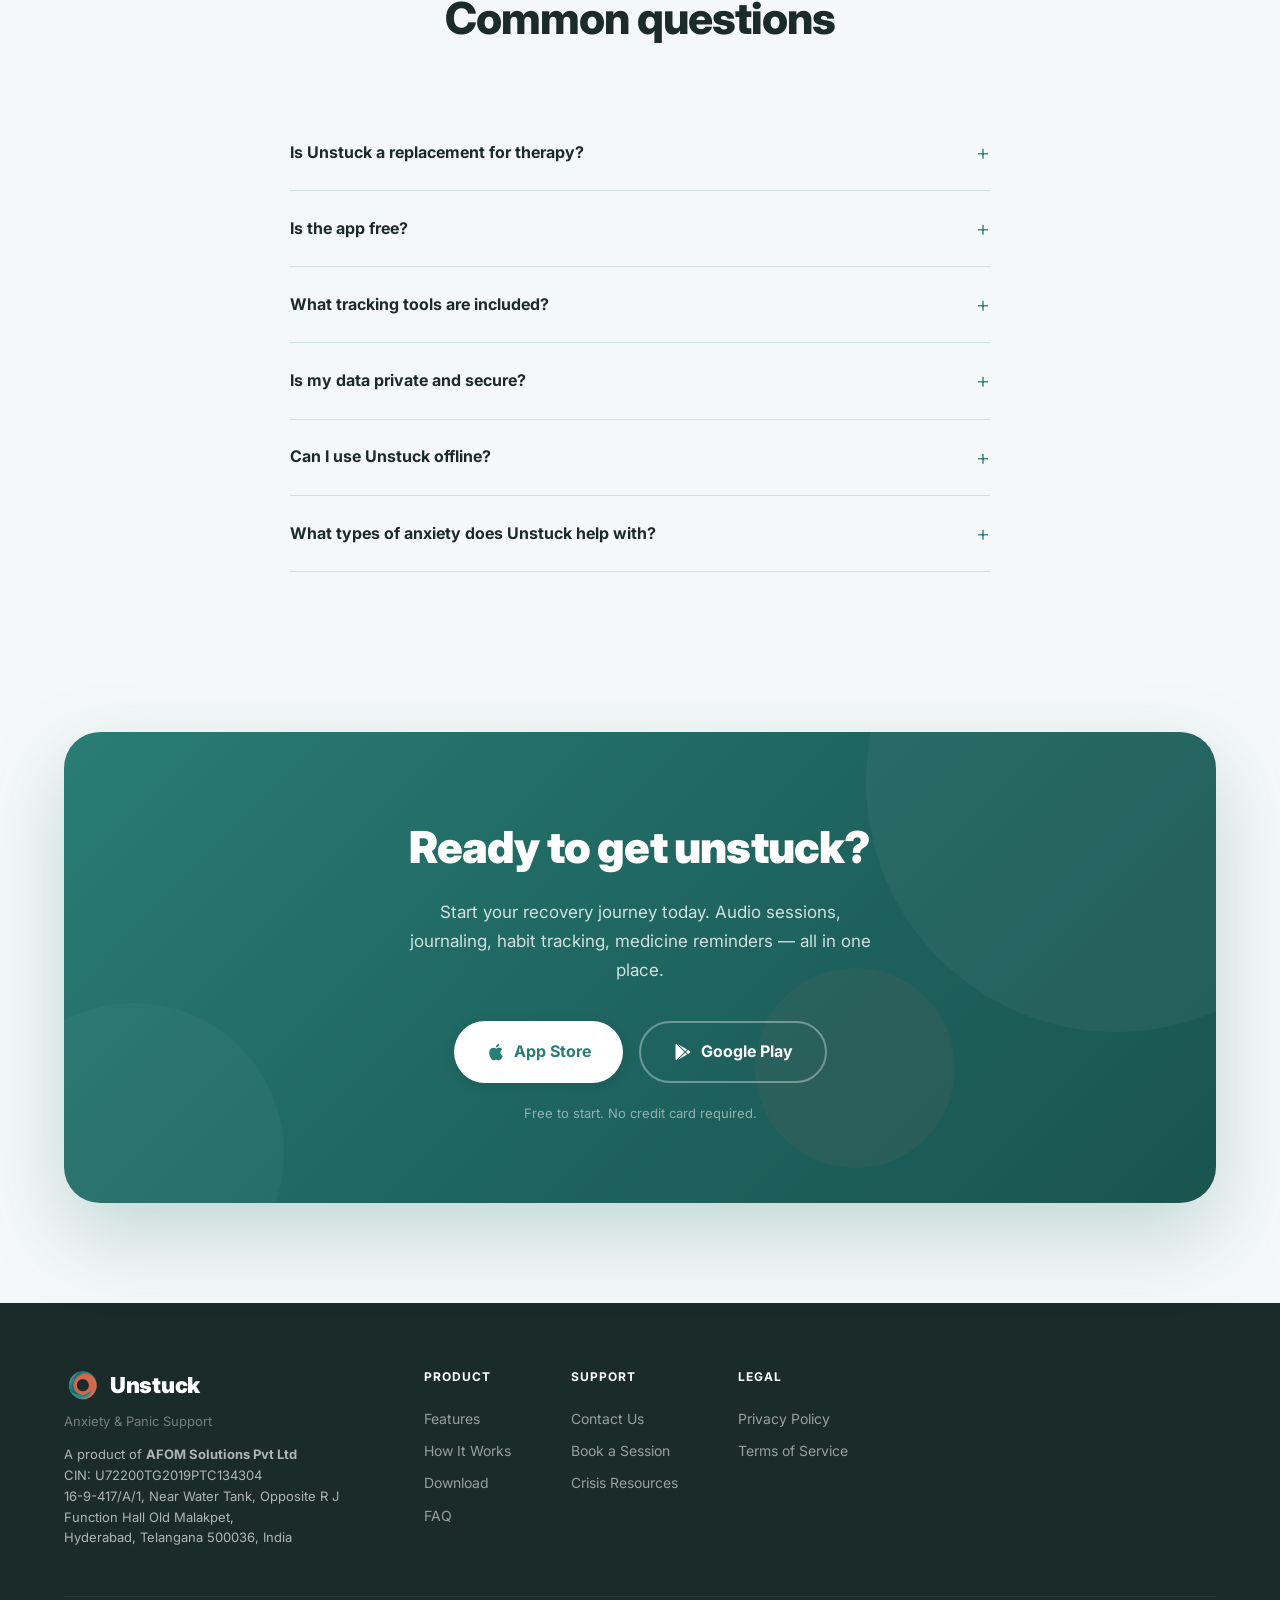
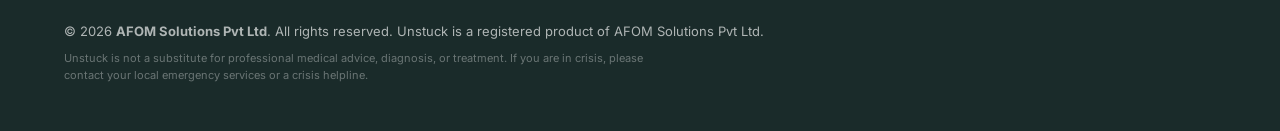
==== commit f5c045af: "Use lowercase "Unstuck" branding across all pages - Logo text: UNSTUCK → Unstuck (proper title case)" ====
--- a/index.html
+++ b/index.html
@@ -23,7 +23,7 @@
     <div class="container nav-inner">
       <a href="#" class="nav-logo">
         <img src="icon.png" alt="Unstuck" class="nav-logo-img">
-        <span class="nav-logo-text">UNSTUCK</span>
+        <span class="nav-logo-text">Unstuck</span>
       </a>
       <div class="nav-links">
         <a href="#features">Features</a>
@@ -636,7 +636,7 @@
         <div class="footer-brand">
           <div class="footer-brand-row">
             <img src="icon.png" alt="Unstuck" class="footer-logo">
-            <span class="footer-brand-name">UNSTUCK</span>
+            <span class="footer-brand-name">Unstuck</span>
           </div>
           <p class="footer-tagline">Anxiety & Panic Support</p>
           <p class="footer-desc">A product of <strong>AFOM Solutions Pvt Ltd</strong><br>CIN: U72200TG2019PTC134304<br>16-9-417/A/1, Near Water Tank, Opposite R J Function Hall Old Malakpet,<br>Hyderabad, Telangana 500036, India</p>
--- a/style.css
+++ b/style.css
@@ -93,7 +93,7 @@
 .nav-inner { display: flex; align-items: center; height: 90px; }
 .nav-logo { display: flex; align-items: center; gap: 10px; text-decoration: none; }
 .nav-logo-img { width: 65px; height: 65px; border-radius: 50%; object-fit: cover; }
-.nav-logo-text { font-size: 30px; font-weight: 900; color: var(--text); letter-spacing: 2px; }
+.nav-logo-text { font-size: 30px; font-weight: 900; color: var(--text); letter-spacing: -0.5px; }
 .nav-links { display: flex; align-items: center; gap: 32px; margin-left: auto; }
 .nav-links a { font-size: 14px; font-weight: 600; color: var(--stone); text-decoration: none; transition: color 0.2s; }
 .nav-links a:hover { color: var(--teal); }
@@ -246,8 +246,8 @@
 .bento-tag-purple { color: var(--purple); background: var(--purple-wash); }
 
 /* Bento sizes */
-.bento-lg { grid-column: span 7; min-height: 400px; }
-.bento-md { grid-column: span 5; min-height: 400px; }
+.bento-lg { grid-column: span 12; min-height: 400px; }
+.bento-md { grid-column: span 6; min-height: 400px; }
 .bento-md-alt { grid-column: span 6; min-height: 380px; }
 .bento-sm { grid-column: span 4; }
 
@@ -518,7 +518,7 @@
 .footer-brand { flex: 1; max-width: 280px; }
 .footer-brand-row { display: flex; align-items: center; gap: 10px; margin-bottom: 8px; }
 .footer-logo { width: 36px; height: 36px; border-radius: 50%; object-fit: cover; }
-.footer-brand-name { font-size: 20px; font-weight: 900; color: #fff; letter-spacing: 1.5px; }
+.footer-brand-name { font-size: 22px; font-weight: 900; color: #fff; letter-spacing: -0.3px; }
 .footer-tagline { font-size: 13px; color: rgba(255,255,255,0.4); margin-bottom: 12px; }
 .footer-desc { font-size: 13px; line-height: 1.6; }
 .footer-links { display: flex; gap: 60px; }
@@ -565,7 +565,7 @@
 
 @media (max-width: 768px) {
   .nav-logo-img { width: 36px; height: 36px; }
-  .nav-logo-text { font-size: 20px; letter-spacing: 1.5px; }
+  .nav-logo-text { font-size: 22px; letter-spacing: -0.3px; }
   .nav-inner { height: 72px; }
   .nav-links { display: none; }
   .nav-mobile-toggle { display: block; }
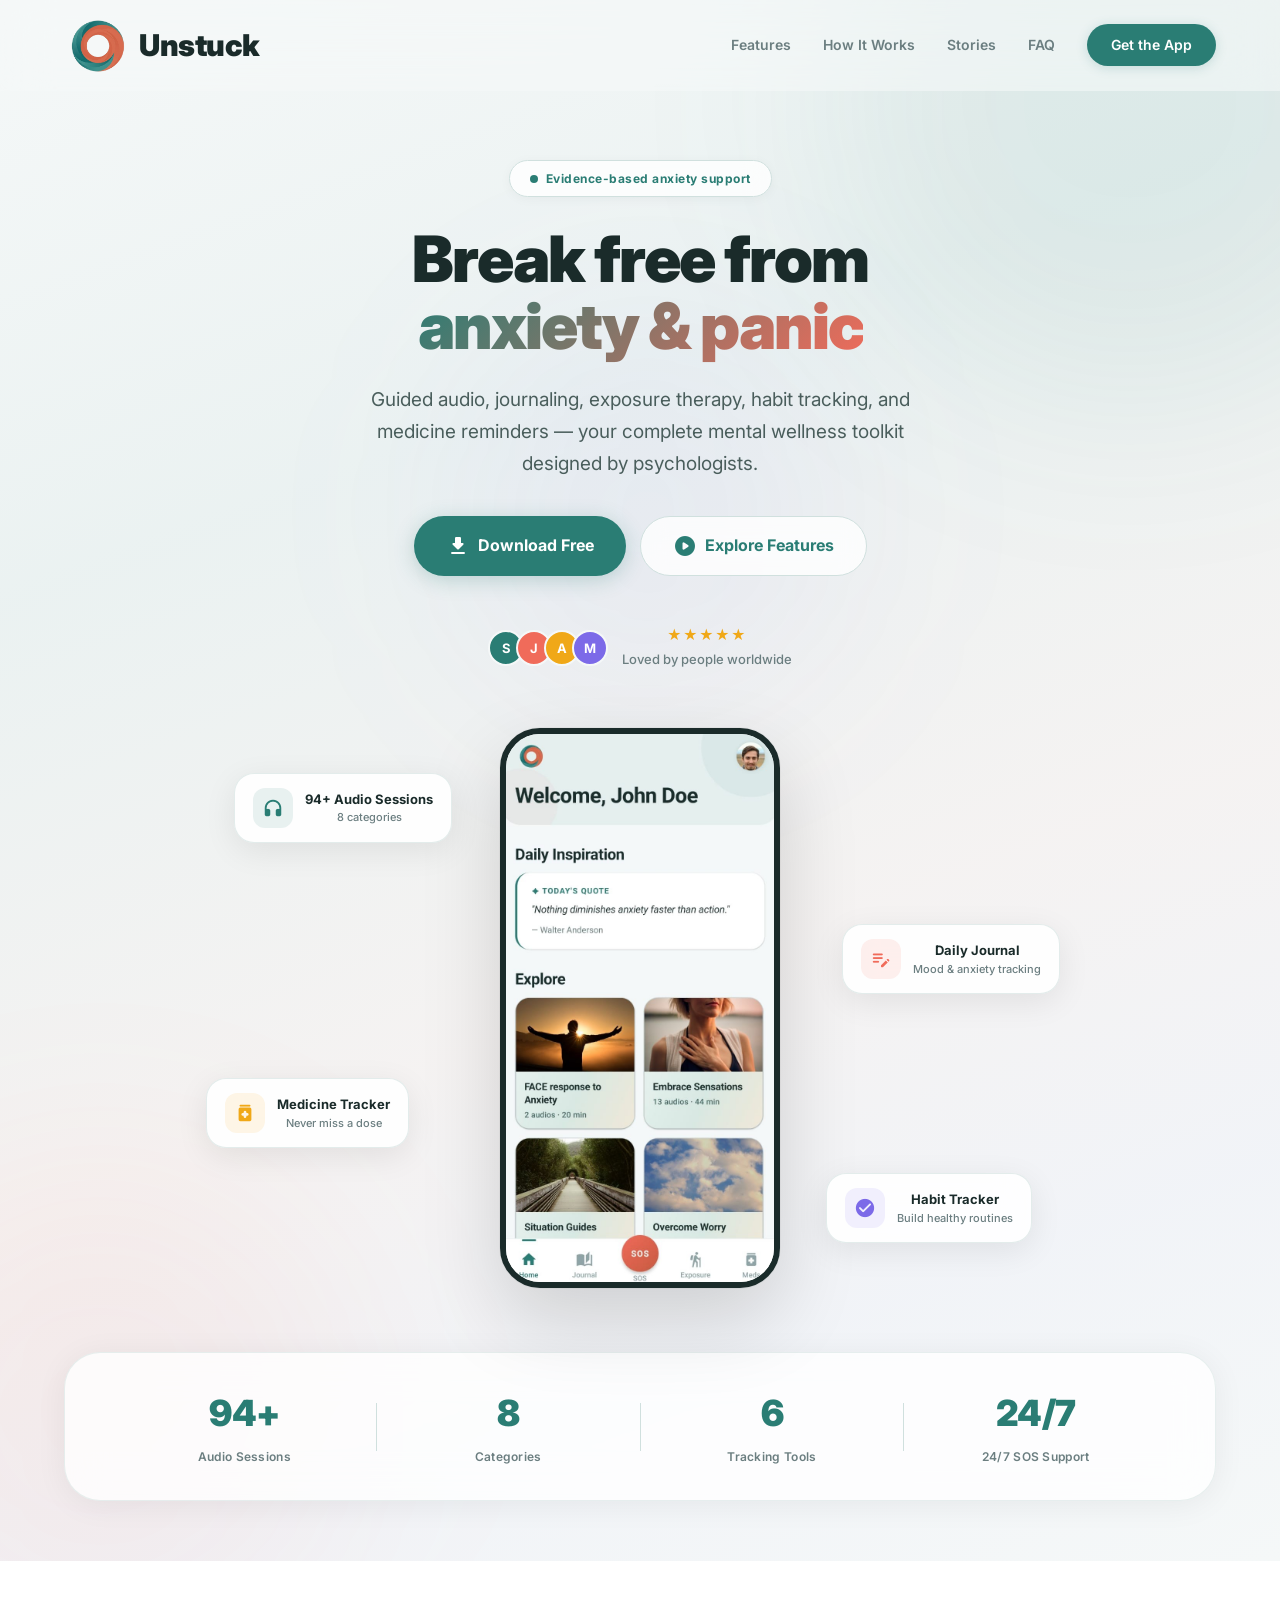
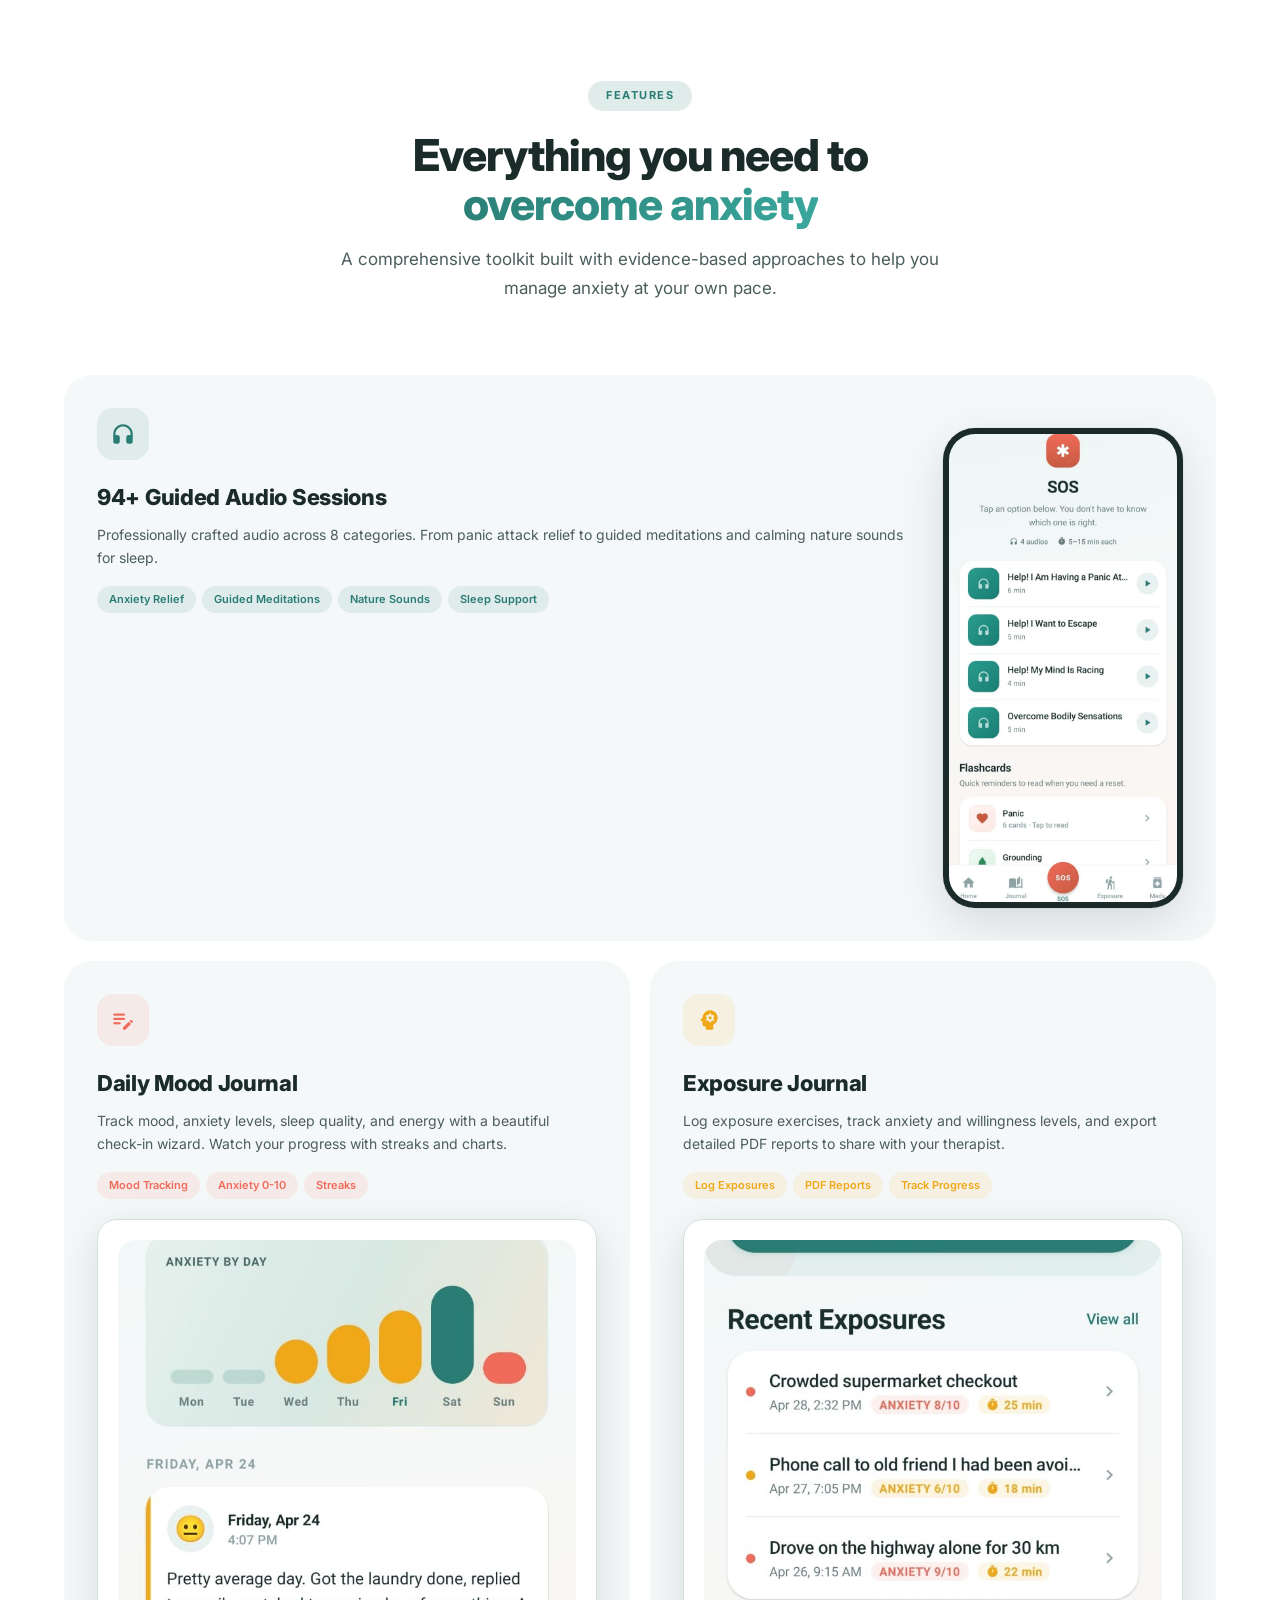
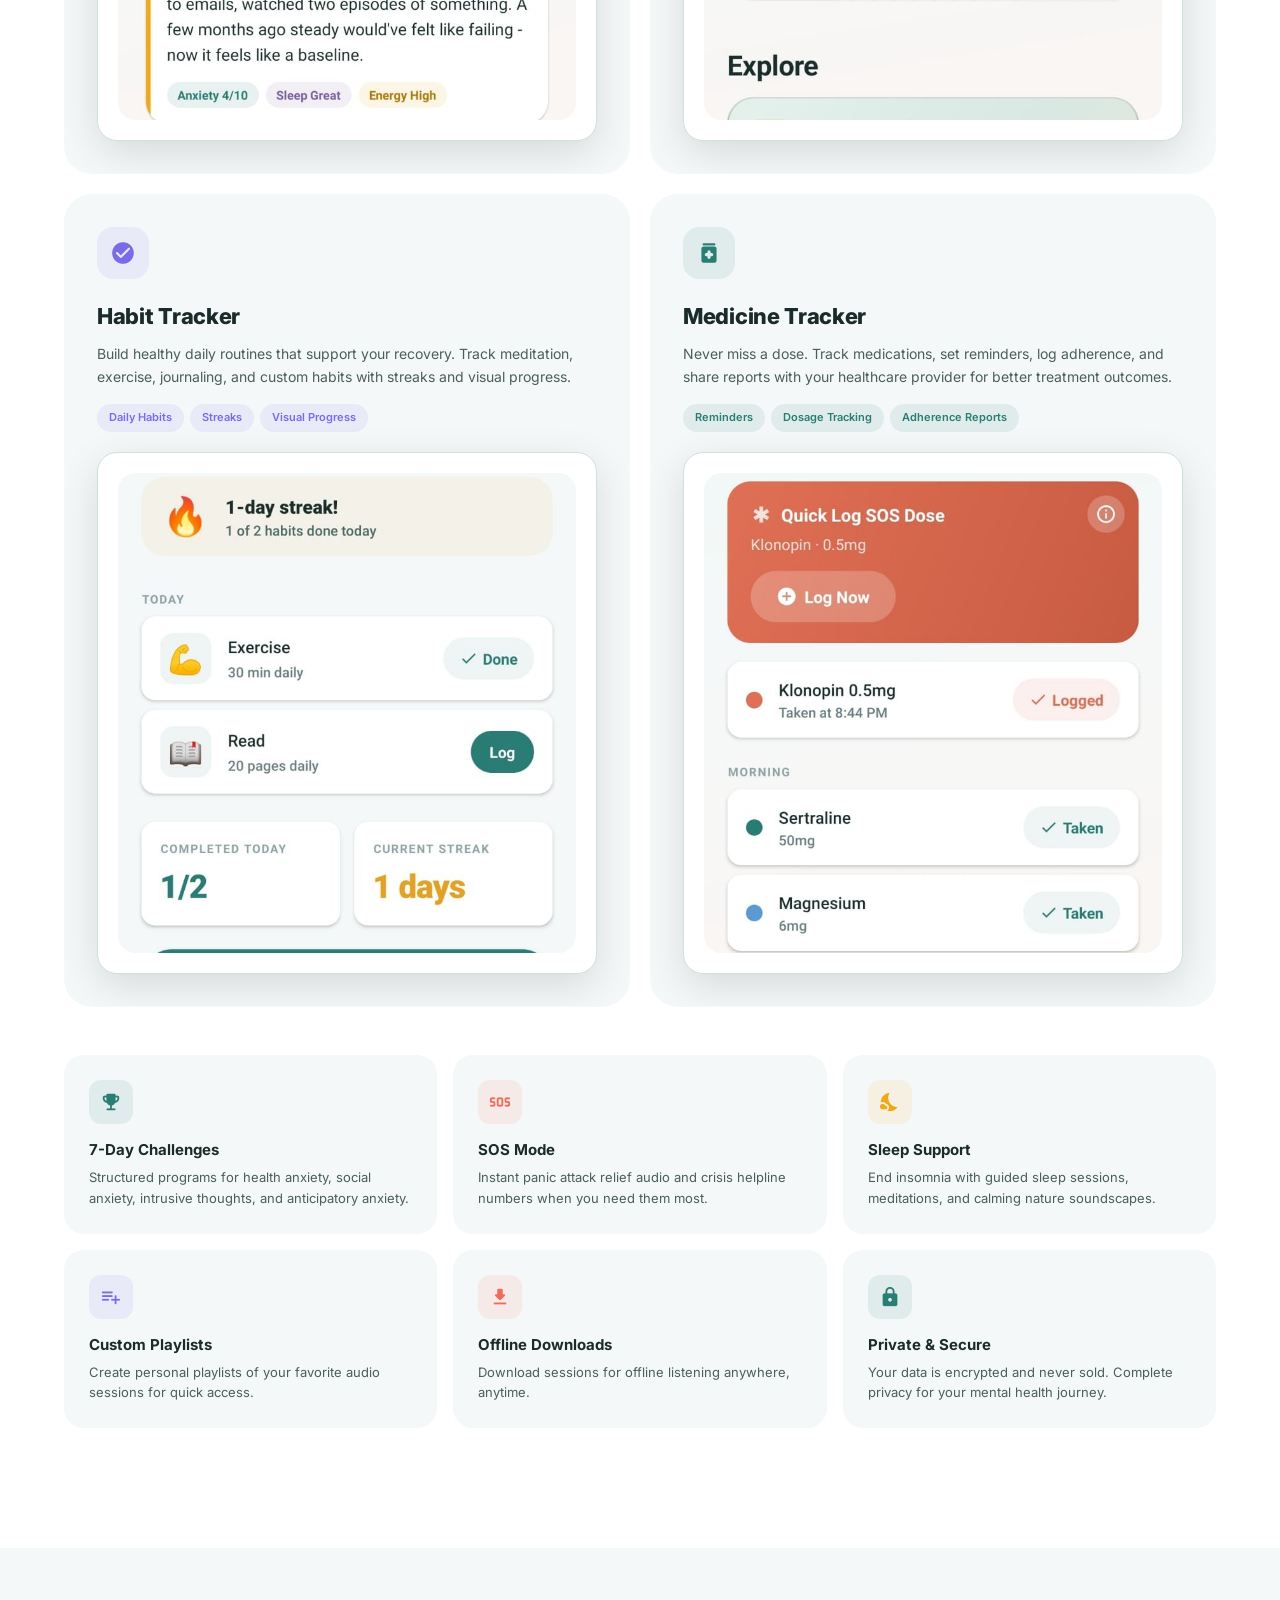
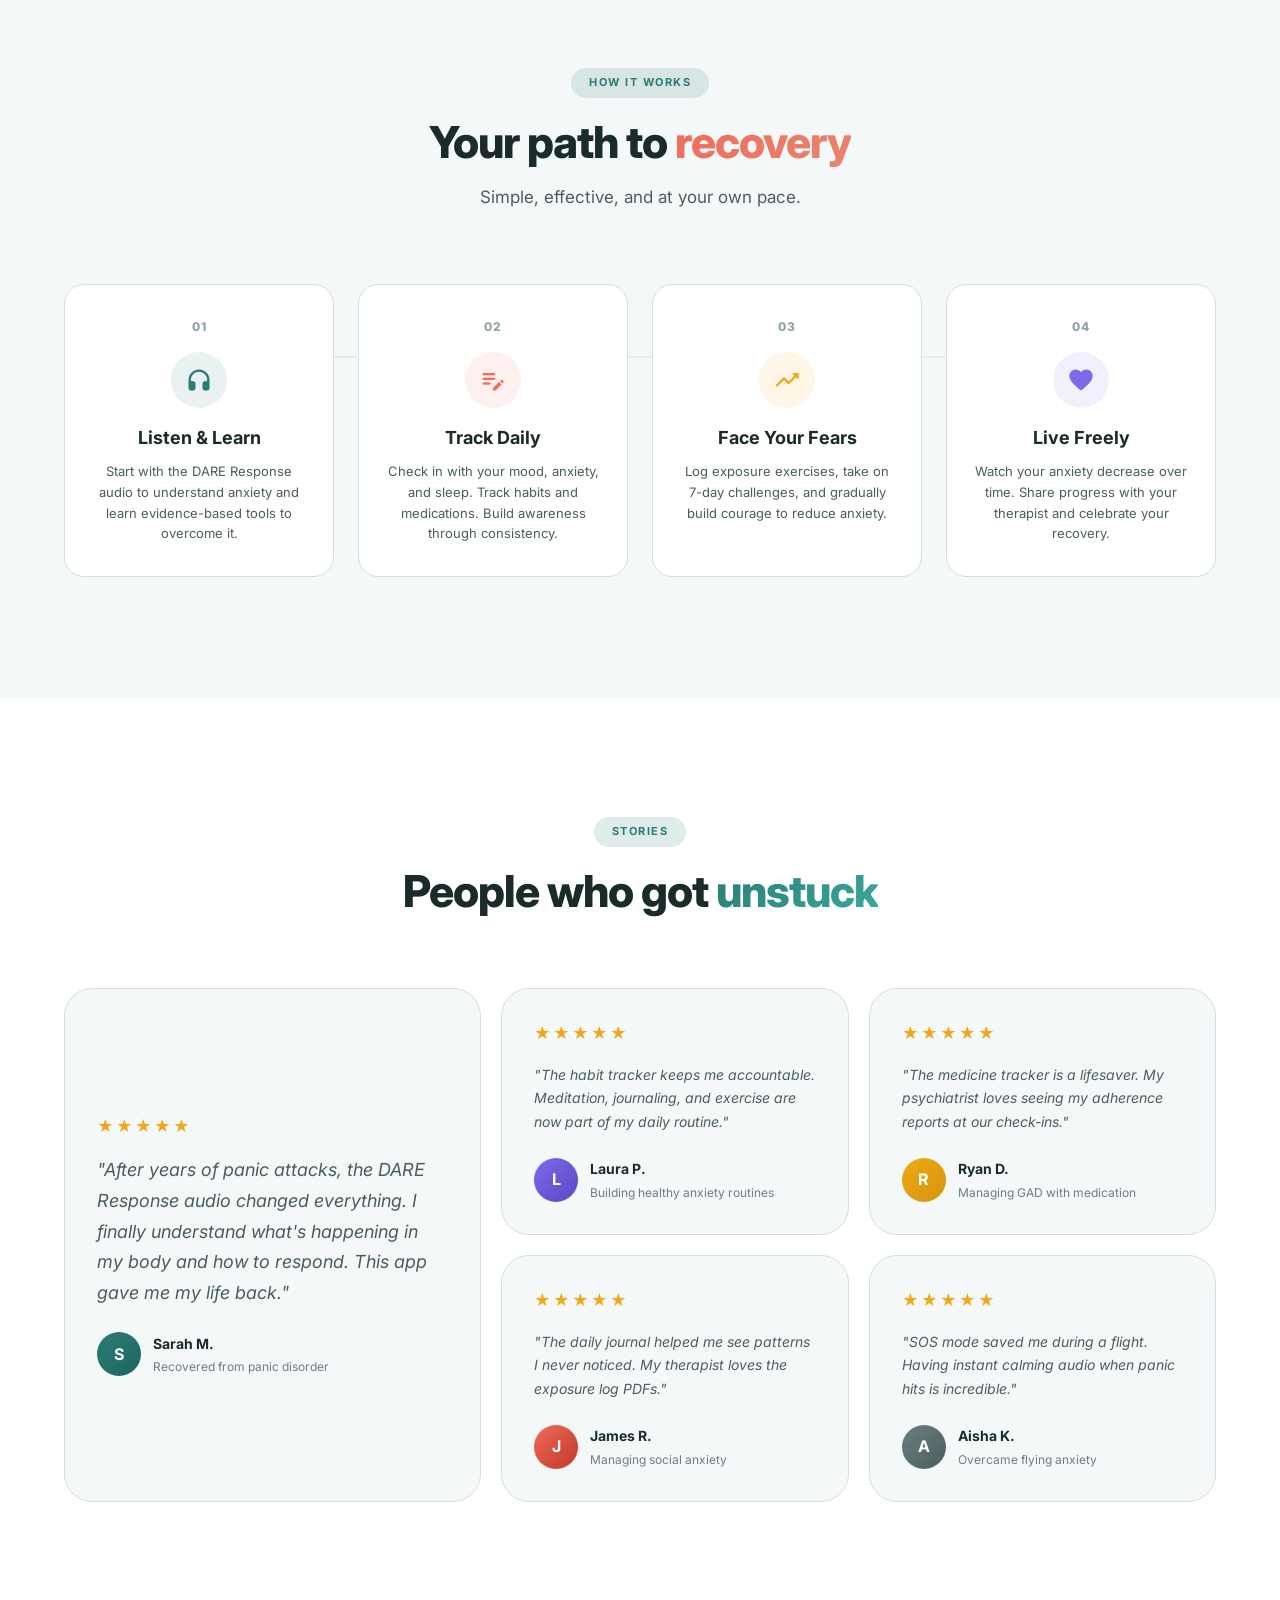
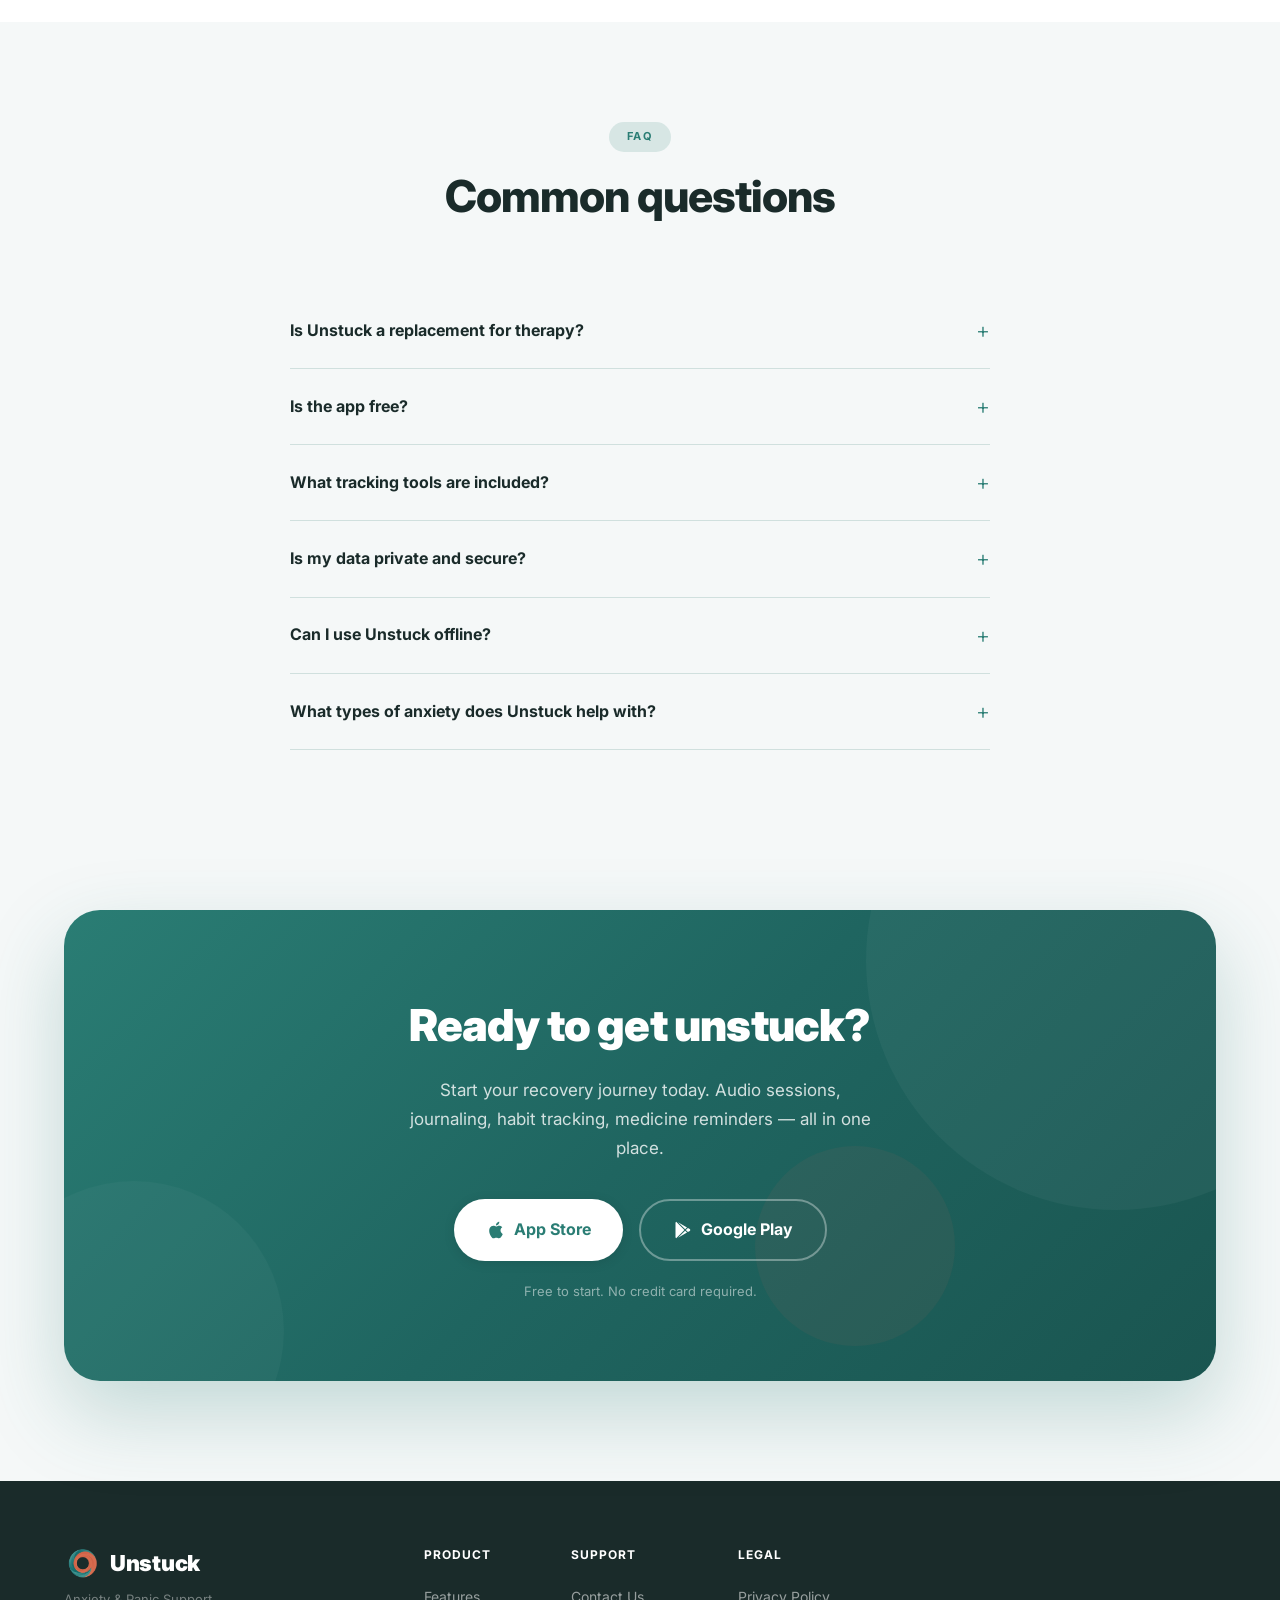
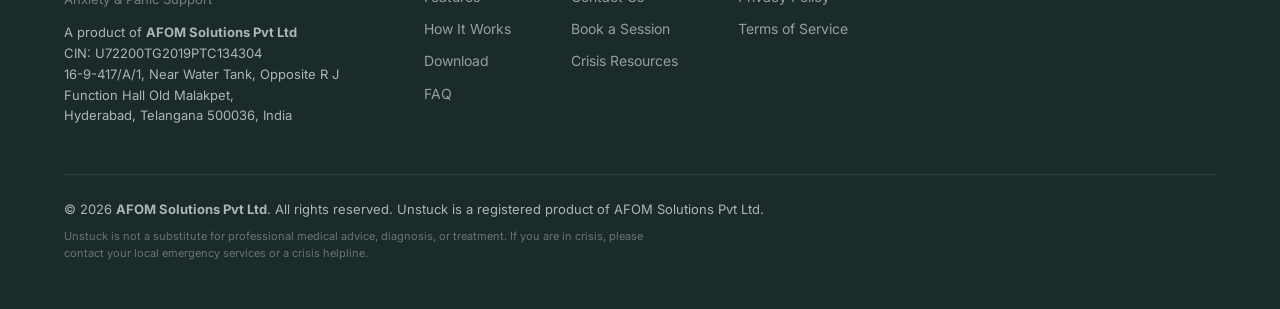
==== commit 856645fc: "Replace mock UI with real cropped app screenshots - Auto-crop Android status bar (top) and nav bar (" ====
--- a/index.html
+++ b/index.html
@@ -89,26 +89,7 @@
         <!-- Centered phone with floating cards -->
         <div class="hero-phone-wrapper" data-animate="fade-up" data-delay="200">
           <div class="hero-phone-center">
-            <div class="phone-notch"></div>
-            <div class="phone-screen">
-              <div class="mock-header">
-                <img src="icon.png" class="mock-logo" alt="">
-                <div class="mock-avatar">U</div>
-              </div>
-              <div class="mock-greeting">Welcome back</div>
-              <div class="mock-section-title">Daily Inspiration</div>
-              <div class="mock-quote-card">
-                <div class="mock-quote-text">"Nothing diminishes anxiety faster than action."</div>
-                <div class="mock-quote-author">- Walter Anderson</div>
-              </div>
-              <div class="mock-section-title">Explore</div>
-              <div class="mock-categories mock-categories-img">
-                <div class="mock-cat-img"><img src="https://images.unsplash.com/photo-1506126613408-eca07ce68773?w=200&h=200&fit=crop" alt=""><span>Anxiety Relief</span><small>8 audios</small></div>
-                <div class="mock-cat-img"><img src="https://images.unsplash.com/photo-1544367567-0f2fcb009e0b?w=200&h=200&fit=crop" alt=""><span>Embrace Sensations</span><small>14 audios</small></div>
-                <div class="mock-cat-img"><img src="https://images.unsplash.com/photo-1469474968028-56623f02e42e?w=200&h=200&fit=crop" alt=""><span>Situation Guides</span><small>8 audios</small></div>
-                <div class="mock-cat-img"><img src="https://images.unsplash.com/photo-1499209974431-9dddcece7f88?w=200&h=200&fit=crop" alt=""><span>Overcome Worry</span><small>4 audios</small></div>
-              </div>
-            </div>
+            <img src="images/clean/screen-10.jpeg" class="hero-phone-img" alt="Unstuck home screen">
           </div>
           <!-- Floating feature cards -->
           <div class="hero-float-cards">
@@ -203,41 +184,10 @@
                 <span class="bento-tag bento-tag-teal">Nature Sounds</span>
                 <span class="bento-tag bento-tag-teal">Sleep Support</span>
               </div>
-              <!-- Mini player -->
-              <div class="mock-player-mini">
-                <div class="mock-player-art">&#x1F9D8;</div>
-                <div class="mock-player-title">Deep Acceptance</div>
-                <div class="mock-player-cat">Guided Meditations</div>
-                <div class="mock-player-bar">
-                  <div class="mock-player-fill"></div>
-                  <div class="mock-player-thumb"></div>
-                </div>
-                <div class="mock-player-times"><span>3:24</span><span>22:16</span></div>
-                <div class="mock-player-controls">
-                  <div class="mock-ctrl">&#x23EE;</div>
-                  <div class="mock-ctrl mock-ctrl-play">&#x23F8;</div>
-                  <div class="mock-ctrl">&#x23ED;</div>
-                </div>
-              </div>
             </div>
             <div class="bento-lg-visual">
               <div class="bento-phone">
-                <div class="phone-notch"></div>
-                <div class="phone-screen">
-                  <div class="mock-cat-header">
-                    <img src="https://images.unsplash.com/photo-1506126613408-eca07ce68773?w=400&h=150&fit=crop" alt="" class="mock-cat-banner">
-                    <div class="mock-cat-header-text">Anxiety Relief</div>
-                    <div class="mock-cat-header-sub">8 audios &middot; 1 hr 30 min</div>
-                  </div>
-                  <div class="mock-track-list">
-                    <div class="mock-track"><div class="mock-track-num">1</div><div class="mock-track-info"><div class="mock-track-name">Introduction to Anxiety</div><div class="mock-track-dur">4 min</div></div><div class="mock-track-play">&#9654;</div></div>
-                    <div class="mock-track"><div class="mock-track-num">2</div><div class="mock-track-info"><div class="mock-track-name">The DARE Response</div><div class="mock-track-dur">10 min</div></div><div class="mock-track-play">&#9654;</div></div>
-                    <div class="mock-track active"><div class="mock-track-num">3</div><div class="mock-track-info"><div class="mock-track-name">Introduction to Panic At...</div><div class="mock-track-dur">4 min</div></div><div class="mock-track-play">&#9654;</div></div>
-                    <div class="mock-track"><div class="mock-track-num">4</div><div class="mock-track-info"><div class="mock-track-name">The DARE Response for ...</div><div class="mock-track-dur">12 min</div></div><div class="mock-track-play">&#9654;</div></div>
-                    <div class="mock-track"><div class="mock-track-num">5</div><div class="mock-track-info"><div class="mock-track-name">Doctor Explains How to ...</div><div class="mock-track-dur">7 min</div></div><div class="mock-track-play">&#9654;</div></div>
-                    <div class="mock-track"><div class="mock-track-num">6</div><div class="mock-track-info"><div class="mock-track-name">Air Hunger</div><div class="mock-track-dur">21 min</div></div><div class="mock-track-play">&#9654;</div></div>
-                  </div>
-                </div>
+                <img src="images/clean/screen-7.jpeg" class="bento-phone-img" alt="SOS audio sessions screen">
               </div>
             </div>
           </div>
@@ -255,35 +205,8 @@
             <span class="bento-tag bento-tag-coral">Anxiety 0-10</span>
             <span class="bento-tag bento-tag-coral">Streaks</span>
           </div>
-          <div class="bento-illustration">
-            <div class="mock-journal-title">Journal</div>
-            <div class="mock-journal-date">Mon, Apr 6</div>
-            <div class="mock-journal-week">
-              <div class="mock-day-col"><div class="mock-day-label">MON</div><div class="mock-day mock-day-active">6</div></div>
-              <div class="mock-day-col"><div class="mock-day-label">TUE</div><div class="mock-day">7</div></div>
-              <div class="mock-day-col"><div class="mock-day-label">WED</div><div class="mock-day">8</div></div>
-              <div class="mock-day-col"><div class="mock-day-label">THU</div><div class="mock-day">9</div></div>
-              <div class="mock-day-col"><div class="mock-day-label">FRI</div><div class="mock-day">10</div></div>
-              <div class="mock-day-col"><div class="mock-day-label">SAT</div><div class="mock-day">11</div></div>
-              <div class="mock-day-col"><div class="mock-day-label">SUN</div><div class="mock-day">12</div></div>
-            </div>
-            <div class="mock-anxiety-chart">
-              <div class="mock-anxiety-chart-label">THIS WEEK'S ANXIETY LEVEL</div>
-              <div class="mock-anxiety-bars">
-                <div class="mock-anxiety-bar" style="height:60%;"></div>
-                <div class="mock-anxiety-bar" style="height:45%;"></div>
-                <div class="mock-anxiety-bar" style="height:70%;"></div>
-                <div class="mock-anxiety-bar" style="height:35%;"></div>
-                <div class="mock-anxiety-bar" style="height:50%;"></div>
-                <div class="mock-anxiety-bar" style="height:25%;"></div>
-                <div class="mock-anxiety-bar" style="height:40%;"></div>
-              </div>
-            </div>
-            <div class="mock-journal-cta">
-              <div class="mock-journal-cta-title">How are you today?</div>
-              <div class="mock-journal-cta-sub">Take a moment to check in with yourself.</div>
-              <div class="mock-journal-btn">Start Daily Check-in</div>
-            </div>
+          <div class="bento-illustration bento-illustration-img">
+            <img src="images/clean/screen-8.jpeg" class="bento-screen-img" alt="Daily journal with anxiety chart">
           </div>
         </div>
 
@@ -299,39 +222,8 @@
             <span class="bento-tag bento-tag-amber">PDF Reports</span>
             <span class="bento-tag bento-tag-amber">Track Progress</span>
           </div>
-          <div class="bento-illustration">
-            <div class="mock-exposure-header">
-              <div class="mock-exposure-title">Exposure Journal</div>
-            </div>
-            <div class="mock-metrics-row" style="margin-bottom:12px;">
-              <div class="mock-metric"><div class="mock-metric-val" style="color:#2A7D74;">12</div><div class="mock-metric-label">Total logs</div></div>
-              <div class="mock-metric"><div class="mock-metric-val" style="color:#F06B5A;">3</div><div class="mock-metric-label">This week</div></div>
-              <div class="mock-metric"><div class="mock-metric-val" style="color:#F0A818;">5</div><div class="mock-metric-label">Day streak</div></div>
-            </div>
-            <div class="mock-exposure-btn">+ Log New Exposure</div>
-            <div class="mock-exposure-list">
-              <div class="mock-exposure-item">
-                <div class="mock-exposure-dot"></div>
-                <div class="mock-exposure-info">
-                  <div class="mock-exposure-name">Public speaking</div>
-                  <div class="mock-exposure-meta">Today &middot; <span style="color:var(--coral);font-weight:700;">ANXIETY 5/10</span> &middot; 15 min</div>
-                </div>
-              </div>
-              <div class="mock-exposure-item">
-                <div class="mock-exposure-dot"></div>
-                <div class="mock-exposure-info">
-                  <div class="mock-exposure-name">Crowded mall visit</div>
-                  <div class="mock-exposure-meta">Yesterday &middot; <span style="color:var(--coral);font-weight:700;">ANXIETY 7/10</span> &middot; 30 min</div>
-                </div>
-              </div>
-              <div class="mock-exposure-item">
-                <div class="mock-exposure-dot"></div>
-                <div class="mock-exposure-info">
-                  <div class="mock-exposure-name">Phone call to stranger</div>
-                  <div class="mock-exposure-meta">Apr 4 &middot; <span style="color:var(--coral);font-weight:700;">ANXIETY 8/10</span> &middot; 5 min</div>
-                </div>
-              </div>
-            </div>
+          <div class="bento-illustration bento-illustration-img">
+            <img src="images/clean/screen-5.jpeg" class="bento-screen-img" alt="Exposure journal with logs">
           </div>
         </div>
 
@@ -347,33 +239,8 @@
             <span class="bento-tag bento-tag-purple">Streaks</span>
             <span class="bento-tag bento-tag-purple">Visual Progress</span>
           </div>
-          <div class="bento-illustration">
-            <!-- Habit contribution grid -->
-            <div class="habit-grid">
-              <div class="habit-dot filled-light"></div><div class="habit-dot filled"></div><div class="habit-dot filled-strong"></div><div class="habit-dot filled"></div><div class="habit-dot filled-light"></div><div class="habit-dot"></div><div class="habit-dot filled"></div>
-              <div class="habit-dot filled-strong"></div><div class="habit-dot filled"></div><div class="habit-dot filled-light"></div><div class="habit-dot filled-strong"></div><div class="habit-dot filled"></div><div class="habit-dot filled-strong"></div><div class="habit-dot filled"></div>
-              <div class="habit-dot"></div><div class="habit-dot filled-light"></div><div class="habit-dot filled"></div><div class="habit-dot filled-strong"></div><div class="habit-dot filled"></div><div class="habit-dot filled-light"></div><div class="habit-dot filled-strong"></div>
-              <div class="habit-dot filled"></div><div class="habit-dot filled-strong"></div><div class="habit-dot filled"></div><div class="habit-dot"></div><div class="habit-dot filled-strong"></div><div class="habit-dot filled"></div><div class="habit-dot filled-strong"></div>
-            </div>
-            <div class="habit-labels"><span>Mon</span><span>Tue</span><span>Wed</span><span>Thu</span><span>Fri</span><span>Sat</span><span>Sun</span></div>
-            <!-- Habit items -->
-            <div class="habit-items">
-              <div class="habit-item">
-                <div class="habit-check done"></div>
-                <span class="habit-item-text">Morning meditation</span>
-                <span class="habit-item-streak">&#x1F525; 12 days</span>
-              </div>
-              <div class="habit-item">
-                <div class="habit-check done"></div>
-                <span class="habit-item-text">Journal entry</span>
-                <span class="habit-item-streak">&#x1F525; 8 days</span>
-              </div>
-              <div class="habit-item">
-                <div class="habit-check"></div>
-                <span class="habit-item-text">30 min walk</span>
-                <span class="habit-item-streak" style="background:var(--haze);color:var(--stone);">Today</span>
-              </div>
-            </div>
+          <div class="bento-illustration bento-illustration-img">
+            <img src="images/clean/screen-1.jpeg" class="bento-screen-img" alt="Habits tracker with streaks">
           </div>
         </div>
 
@@ -389,37 +256,8 @@
             <span class="bento-tag bento-tag-teal">Dosage Tracking</span>
             <span class="bento-tag bento-tag-teal">Adherence Reports</span>
           </div>
-          <div class="bento-illustration">
-            <div class="med-cards">
-              <div class="med-card">
-                <div class="med-icon-pill" style="background:var(--teal-wash);">&#x1F48A;</div>
-                <div class="med-info">
-                  <div class="med-name">Setran 50mg</div>
-                  <div class="med-dose">1 tablet &middot; Morning</div>
-                </div>
-                <span class="med-status med-taken">&#x2713; Taken</span>
-              </div>
-              <div class="med-card">
-                <div class="med-icon-pill" style="background:var(--purple-wash);">&#x1F48A;</div>
-                <div class="med-info">
-                  <div class="med-name">Propnolol 10mg</div>
-                  <div class="med-dose">1 tablet &middot; As needed</div>
-                </div>
-                <span class="med-status med-upcoming">2:00 PM</span>
-              </div>
-              <div class="med-card">
-                <div class="med-icon-pill" style="background:var(--amber-wash);">&#x1F48A;</div>
-                <div class="med-info">
-                  <div class="med-name">Setran 50mg</div>
-                  <div class="med-dose">1 tablet &middot; Evening</div>
-                </div>
-                <span class="med-status med-upcoming">8:00 PM</span>
-              </div>
-            </div>
-            <div class="med-progress">
-              <div class="med-progress-label"><span>Weekly adherence</span><span>92%</span></div>
-              <div class="med-progress-bar"><div class="med-progress-fill" style="width:92%;"></div></div>
-            </div>
+          <div class="bento-illustration bento-illustration-img">
+            <img src="images/clean/screen-3.jpeg" class="bento-screen-img" alt="Medications tracker with daily schedule">
           </div>
         </div>
 
--- a/style.css
+++ b/style.css
@@ -157,7 +157,9 @@
   width: 280px; height: 560px; position: relative; z-index: 2;
   background: var(--surface); border-radius: 40px; overflow: hidden;
   box-shadow: 0 32px 80px rgba(0,0,0,0.15), 0 0 0 1px rgba(0,0,0,0.04);
-}
+  border: 6px solid #1A2B2A;
+}
+.hero-phone-img { width: 100%; height: 100%; object-fit: cover; display: block; border-radius: 28px; }
 .hero-phone-center .phone-notch { height: 32px; background: var(--surface); position: relative; }
 .hero-phone-center .phone-notch::after { content: ''; position: absolute; top: 10px; left: 50%; transform: translateX(-50%); width: 80px; height: 6px; border-radius: 3px; background: var(--haze); }
 .hero-phone-center .phone-screen { padding: 8px 16px 20px; }
@@ -253,14 +255,25 @@
 
 /* Bento phone mockup */
 .bento-phone {
-  width: 220px; height: 380px; background: var(--surface); border-radius: 28px;
-  overflow: hidden; box-shadow: 0 12px 40px rgba(0,0,0,0.1), 0 0 0 1px rgba(0,0,0,0.03);
+  width: 240px; height: 480px; background: #1A2B2A; border-radius: 32px;
+  overflow: hidden; box-shadow: 0 16px 48px rgba(0,0,0,0.12), 0 0 0 1px rgba(0,0,0,0.04);
   margin-top: 20px;
   position: relative;
-}
+  padding: 6px;
+}
+.bento-phone-img { width: 100%; height: 100%; object-fit: cover; display: block; border-radius: 26px; }
 .bento-phone .phone-notch { height: 24px; background: var(--surface); position: relative; }
 .bento-phone .phone-notch::after { content: ''; position: absolute; top: 7px; left: 50%; transform: translateX(-50%); width: 60px; height: 5px; border-radius: 3px; background: var(--haze); }
 .bento-phone .phone-screen { padding: 6px 12px 16px; overflow: hidden; }
+
+/* Bento illustration with full screenshot */
+.bento-illustration-img {
+  margin-top: 20px; padding: 0; background: #1A2B2A;
+  border-radius: 24px; border: none; overflow: hidden;
+  box-shadow: 0 12px 40px rgba(0,0,0,0.12);
+  padding: 6px;
+}
+.bento-screen-img { width: 100%; height: auto; object-fit: cover; display: block; border-radius: 18px; max-height: 480px; }
 
 /* Bento large card layout */
 .bento-lg-inner { display: flex; gap: 24px; align-items: flex-start; }
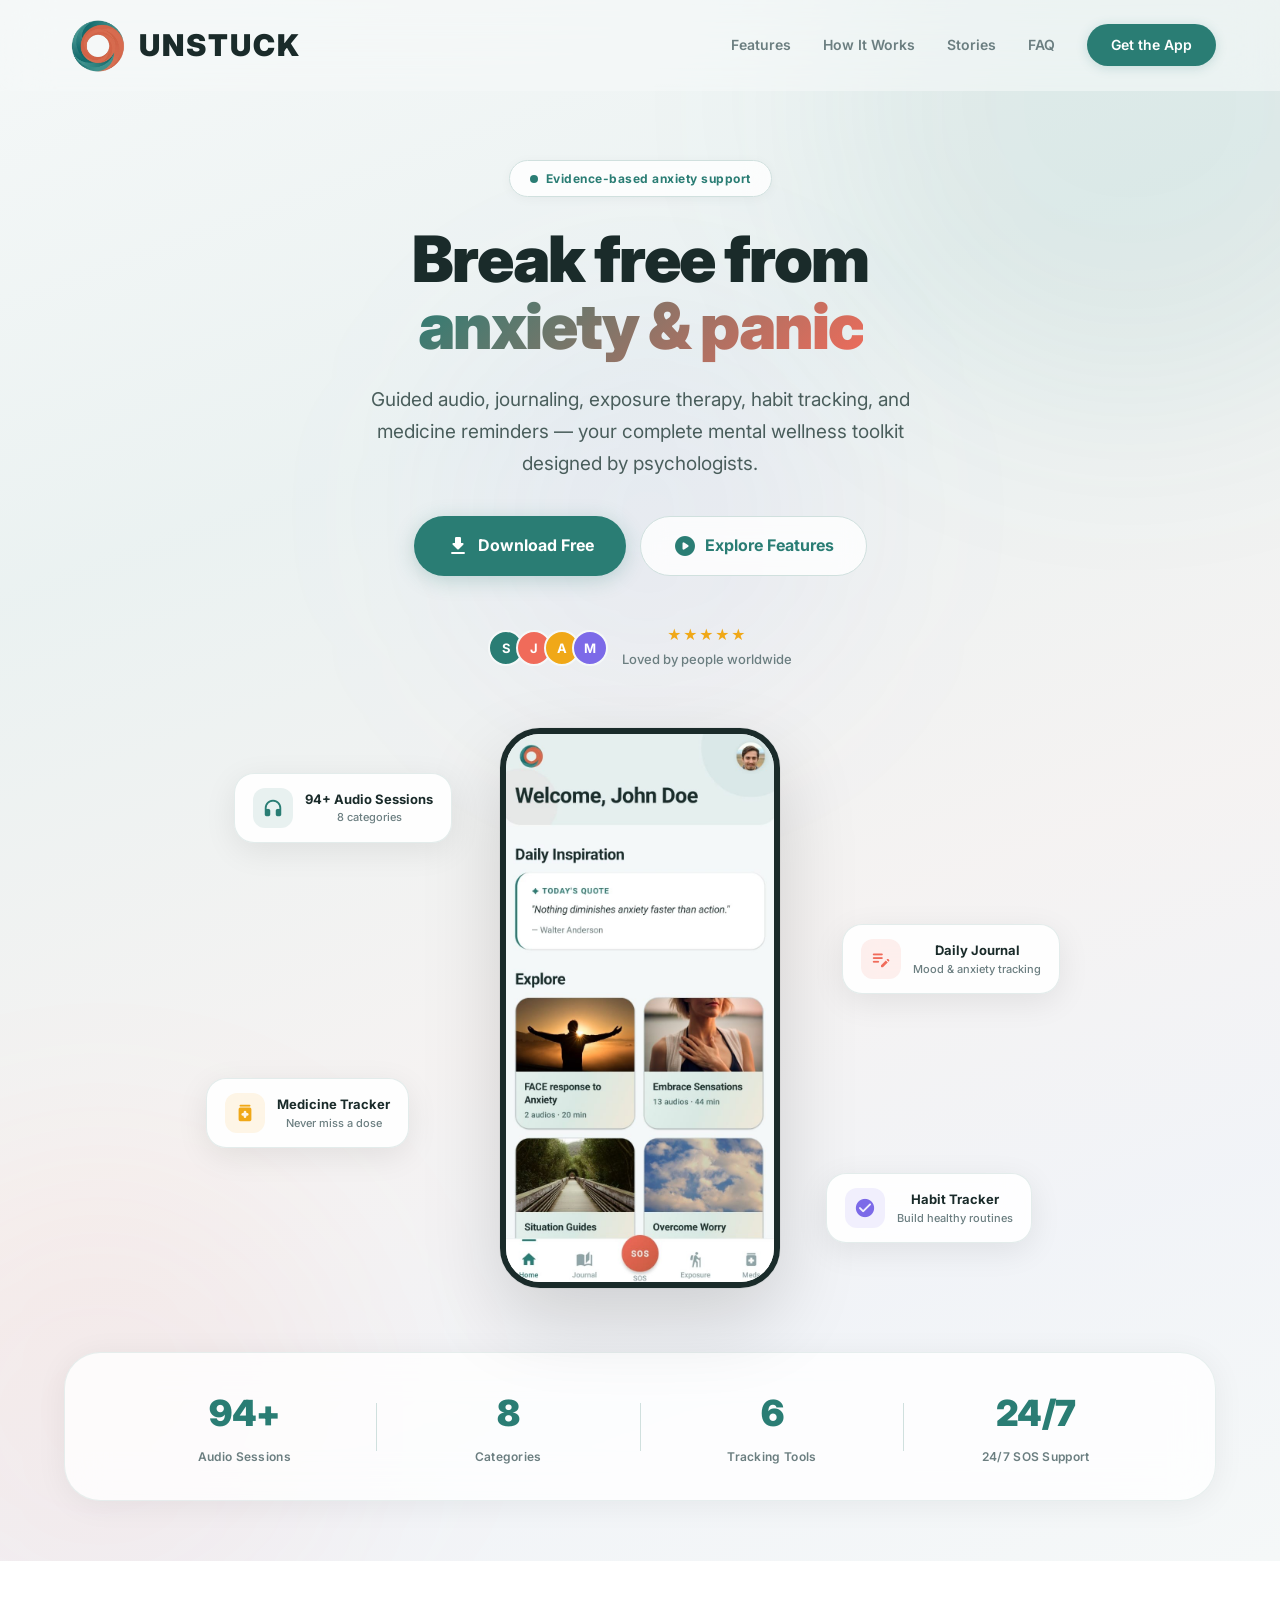
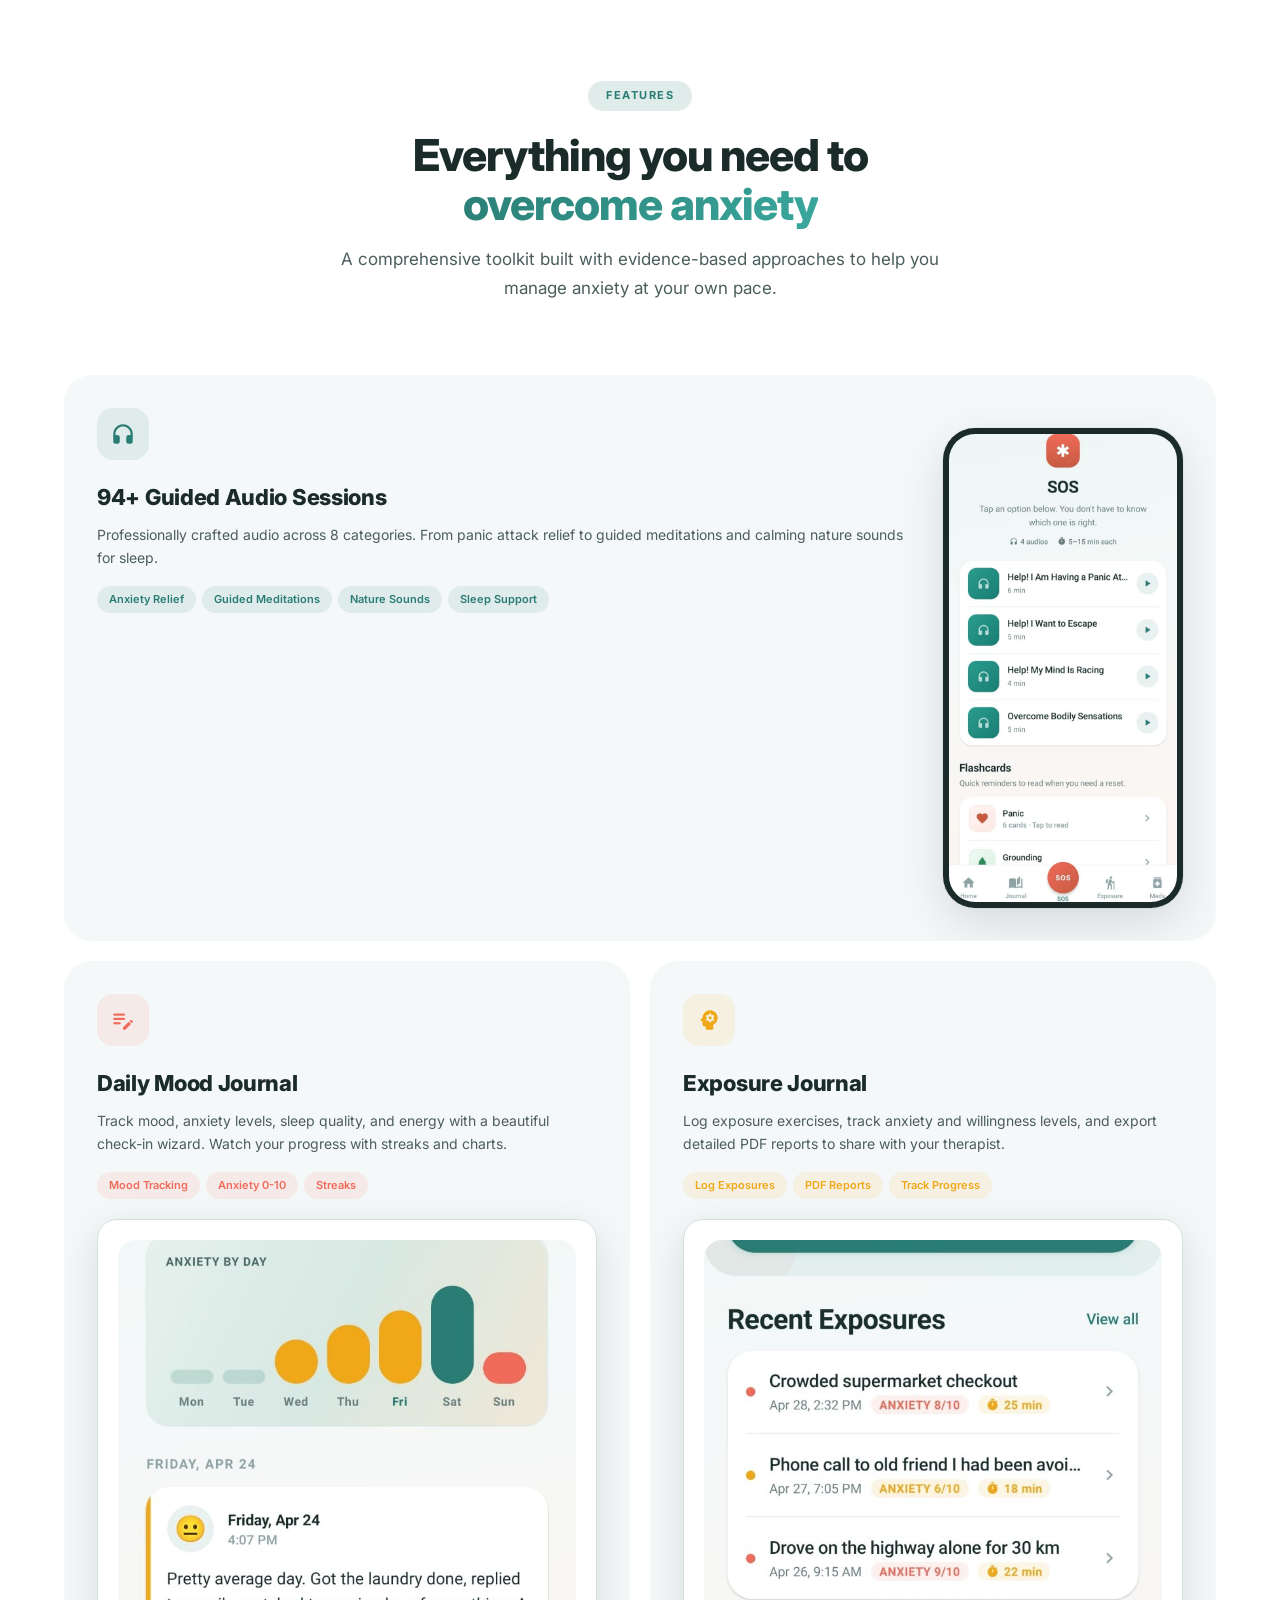
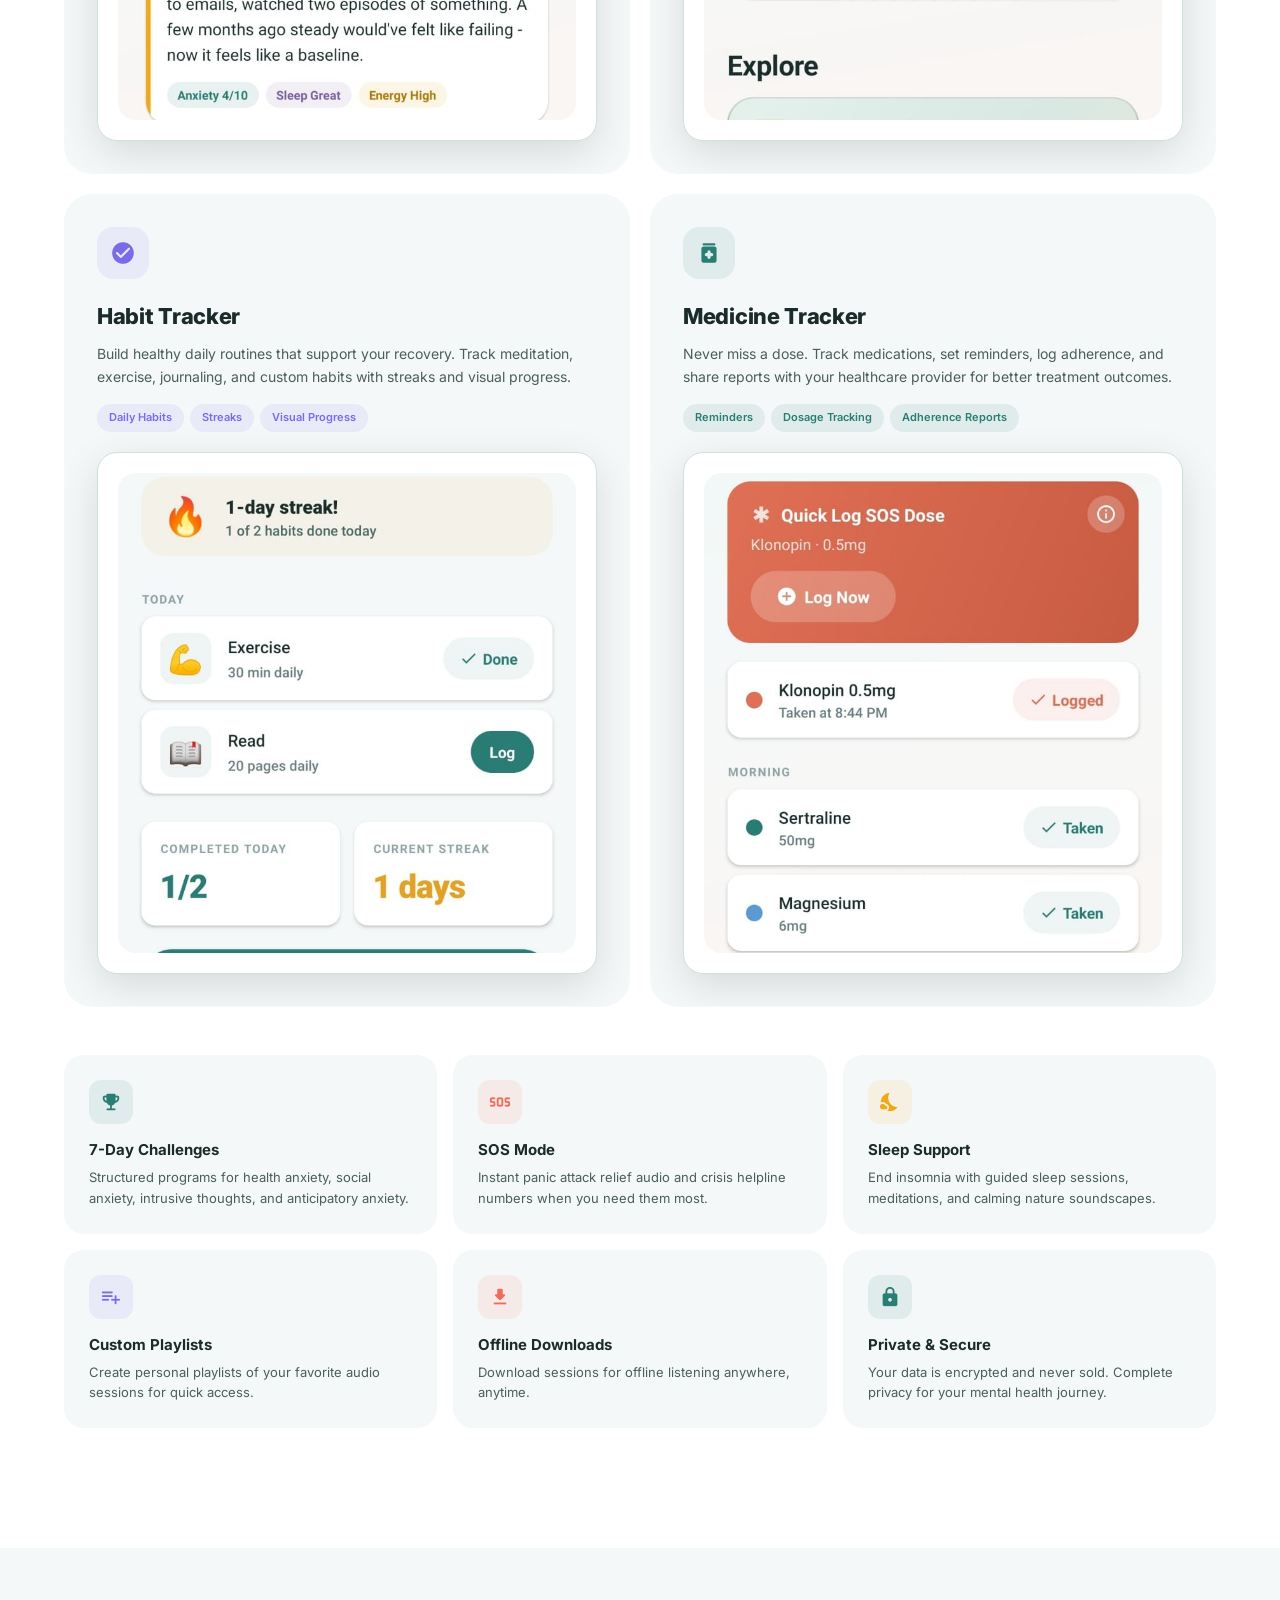
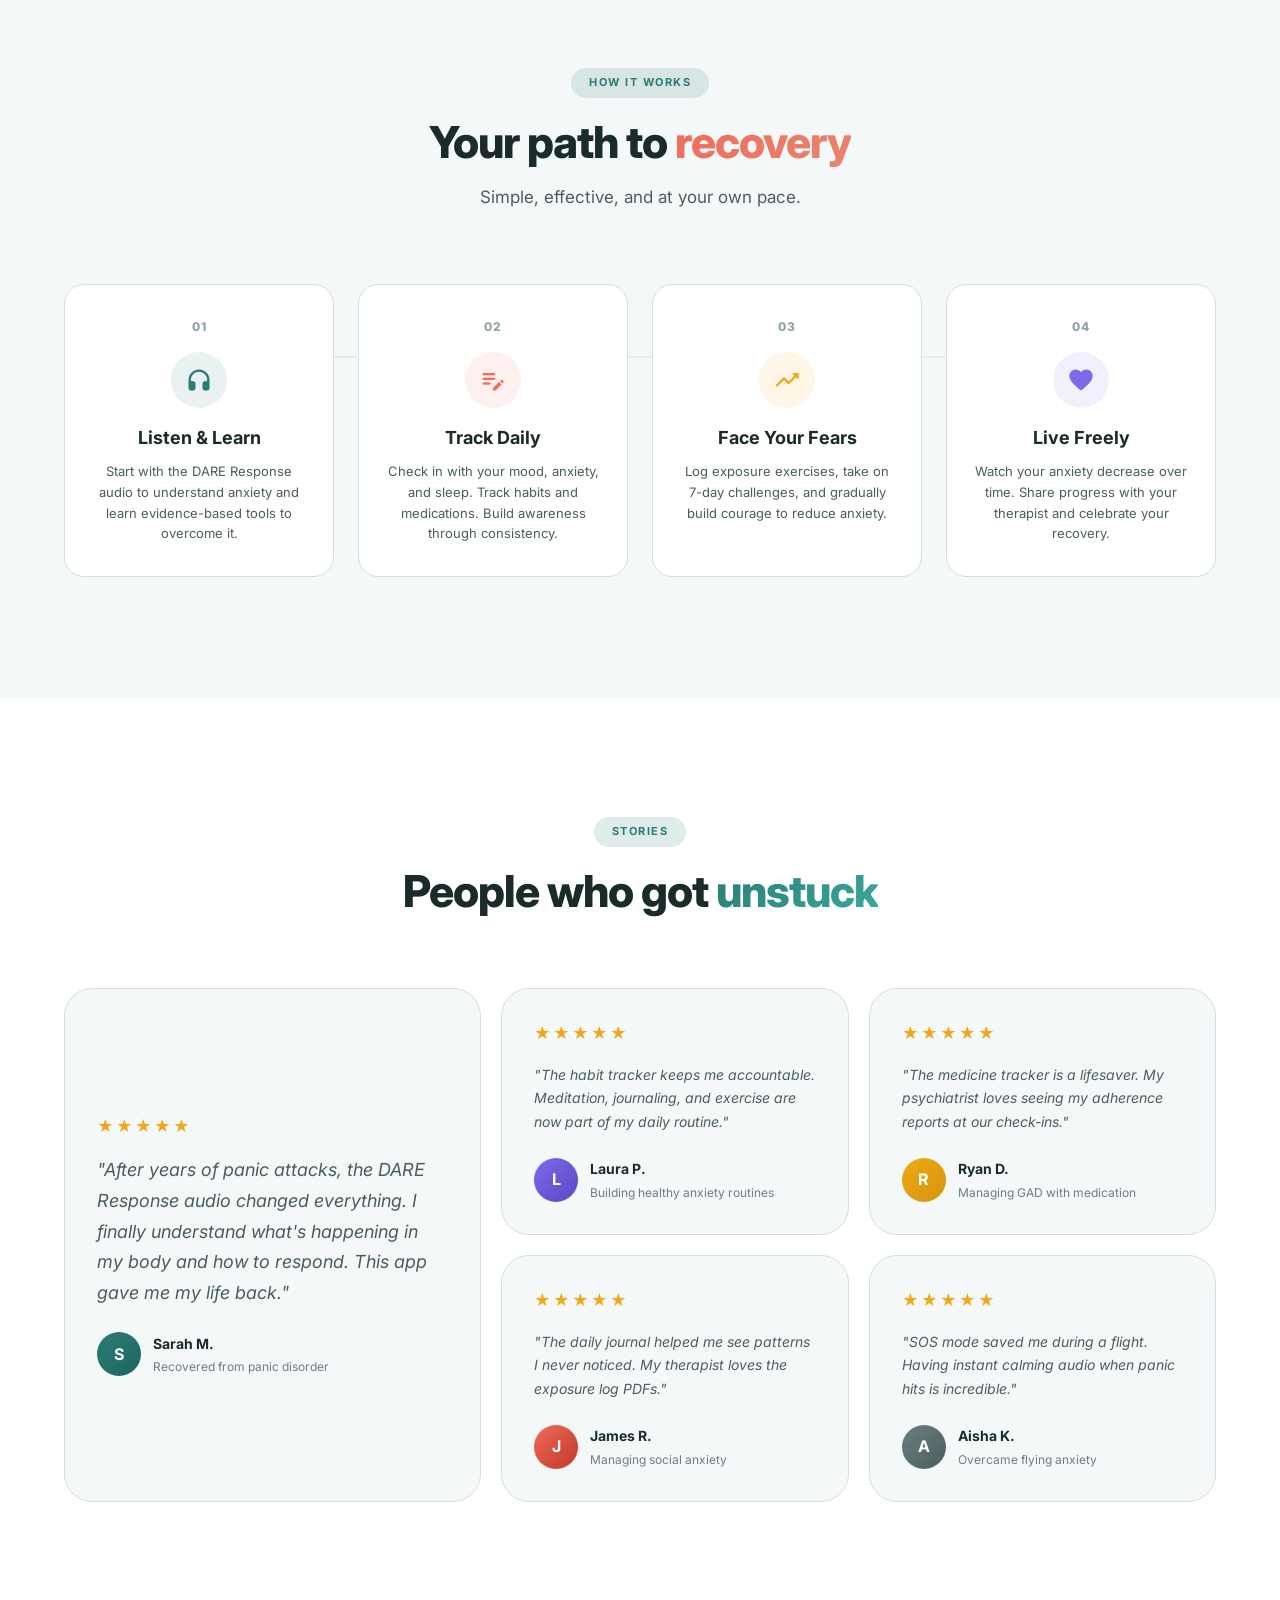
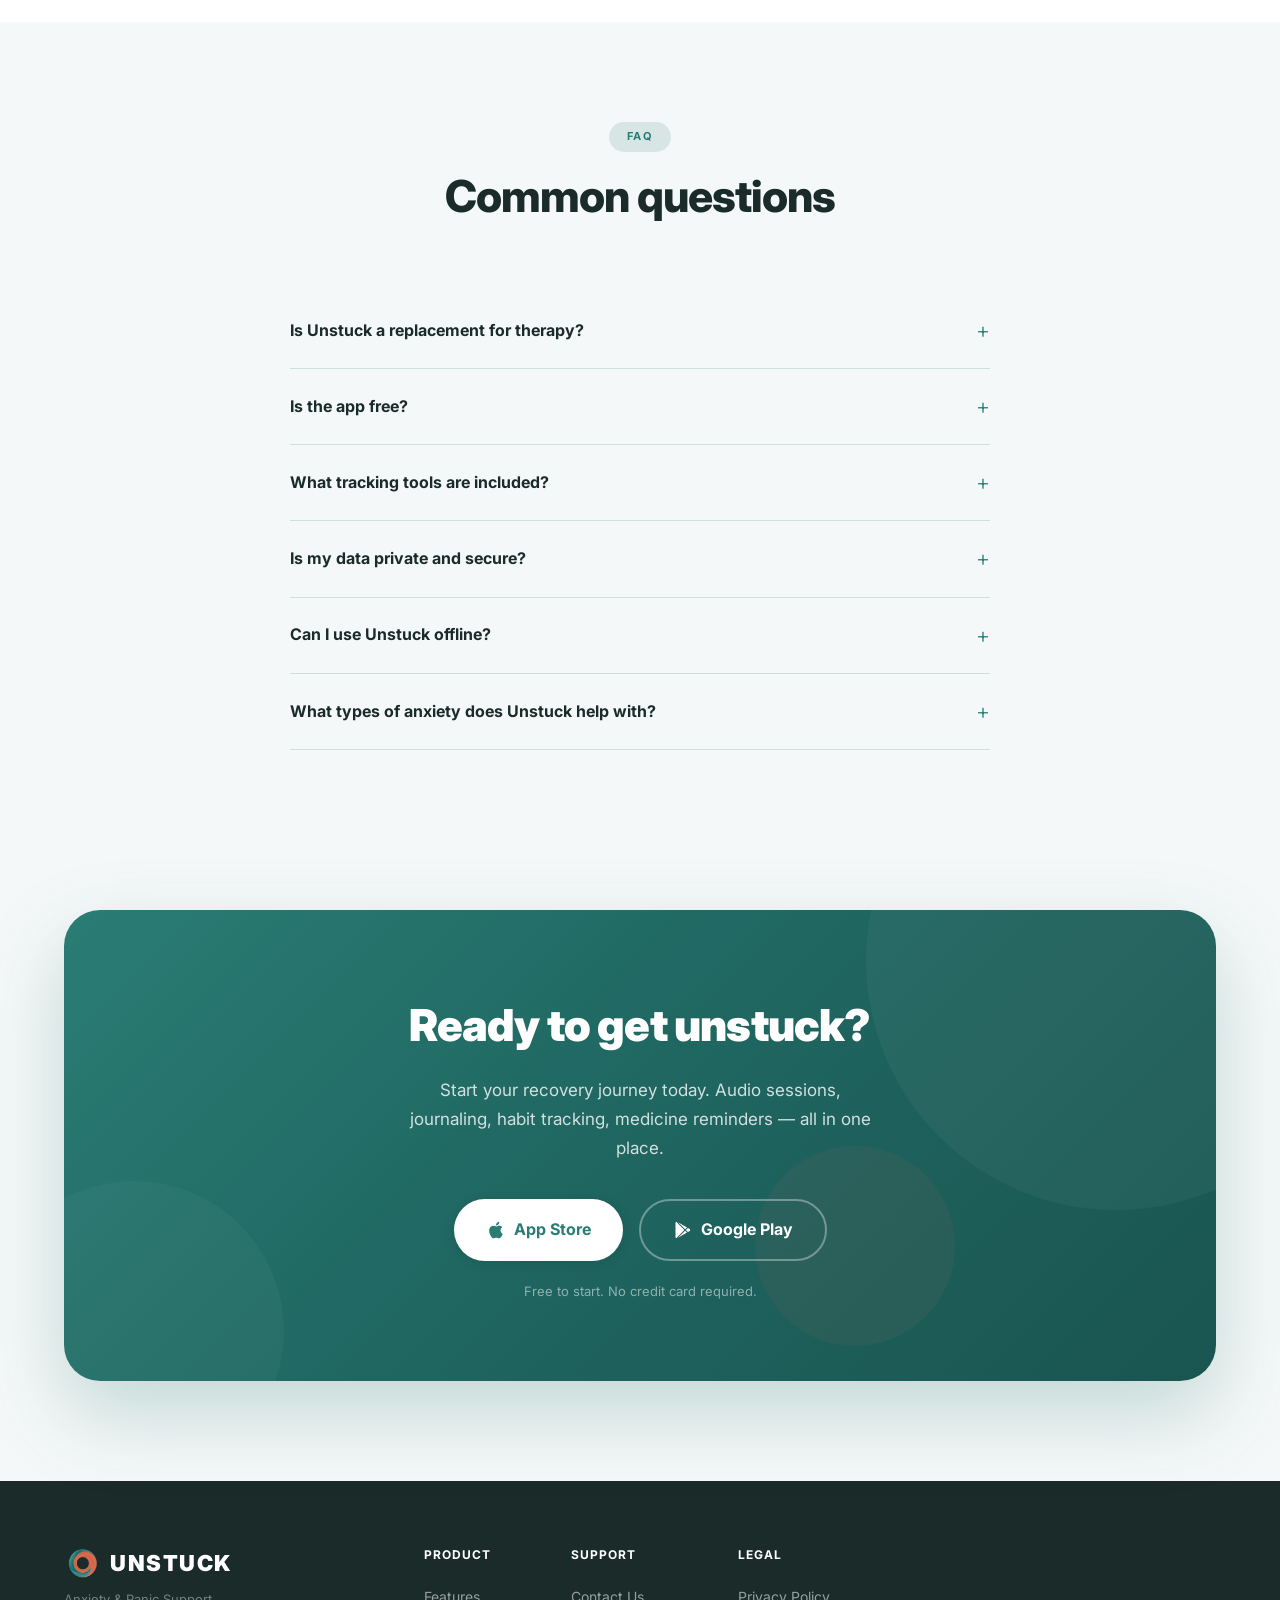
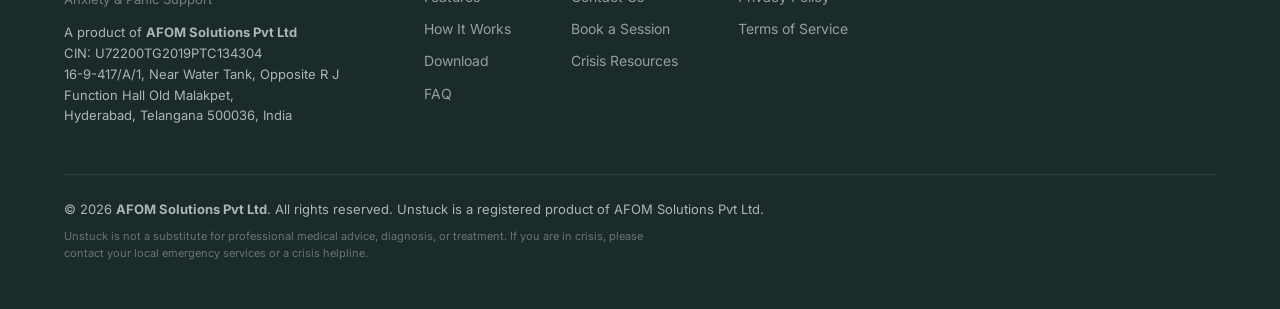
==== commit 756534a5: "Restore UPPERCASE logo text to match brand mark Co-Authored-By: Claude Opus 4.6 (1M context) <norepl" ====
--- a/index.html
+++ b/index.html
@@ -23,7 +23,7 @@
     <div class="container nav-inner">
       <a href="#" class="nav-logo">
         <img src="icon.png" alt="Unstuck" class="nav-logo-img">
-        <span class="nav-logo-text">Unstuck</span>
+        <span class="nav-logo-text">UNSTUCK</span>
       </a>
       <div class="nav-links">
         <a href="#features">Features</a>
@@ -474,7 +474,7 @@
         <div class="footer-brand">
           <div class="footer-brand-row">
             <img src="icon.png" alt="Unstuck" class="footer-logo">
-            <span class="footer-brand-name">Unstuck</span>
+            <span class="footer-brand-name">UNSTUCK</span>
           </div>
           <p class="footer-tagline">Anxiety & Panic Support</p>
           <p class="footer-desc">A product of <strong>AFOM Solutions Pvt Ltd</strong><br>CIN: U72200TG2019PTC134304<br>16-9-417/A/1, Near Water Tank, Opposite R J Function Hall Old Malakpet,<br>Hyderabad, Telangana 500036, India</p>
--- a/style.css
+++ b/style.css
@@ -93,7 +93,7 @@
 .nav-inner { display: flex; align-items: center; height: 90px; }
 .nav-logo { display: flex; align-items: center; gap: 10px; text-decoration: none; }
 .nav-logo-img { width: 65px; height: 65px; border-radius: 50%; object-fit: cover; }
-.nav-logo-text { font-size: 30px; font-weight: 900; color: var(--text); letter-spacing: -0.5px; }
+.nav-logo-text { font-size: 30px; font-weight: 900; color: var(--text); letter-spacing: 2px; }
 .nav-links { display: flex; align-items: center; gap: 32px; margin-left: auto; }
 .nav-links a { font-size: 14px; font-weight: 600; color: var(--stone); text-decoration: none; transition: color 0.2s; }
 .nav-links a:hover { color: var(--teal); }
@@ -531,7 +531,7 @@
 .footer-brand { flex: 1; max-width: 280px; }
 .footer-brand-row { display: flex; align-items: center; gap: 10px; margin-bottom: 8px; }
 .footer-logo { width: 36px; height: 36px; border-radius: 50%; object-fit: cover; }
-.footer-brand-name { font-size: 22px; font-weight: 900; color: #fff; letter-spacing: -0.3px; }
+.footer-brand-name { font-size: 22px; font-weight: 900; color: #fff; letter-spacing: 1.5px; }
 .footer-tagline { font-size: 13px; color: rgba(255,255,255,0.4); margin-bottom: 12px; }
 .footer-desc { font-size: 13px; line-height: 1.6; }
 .footer-links { display: flex; gap: 60px; }
@@ -578,7 +578,7 @@
 
 @media (max-width: 768px) {
   .nav-logo-img { width: 36px; height: 36px; }
-  .nav-logo-text { font-size: 22px; letter-spacing: -0.3px; }
+  .nav-logo-text { font-size: 22px; letter-spacing: 1.5px; }
   .nav-inner { height: 72px; }
   .nav-links { display: none; }
   .nav-mobile-toggle { display: block; }
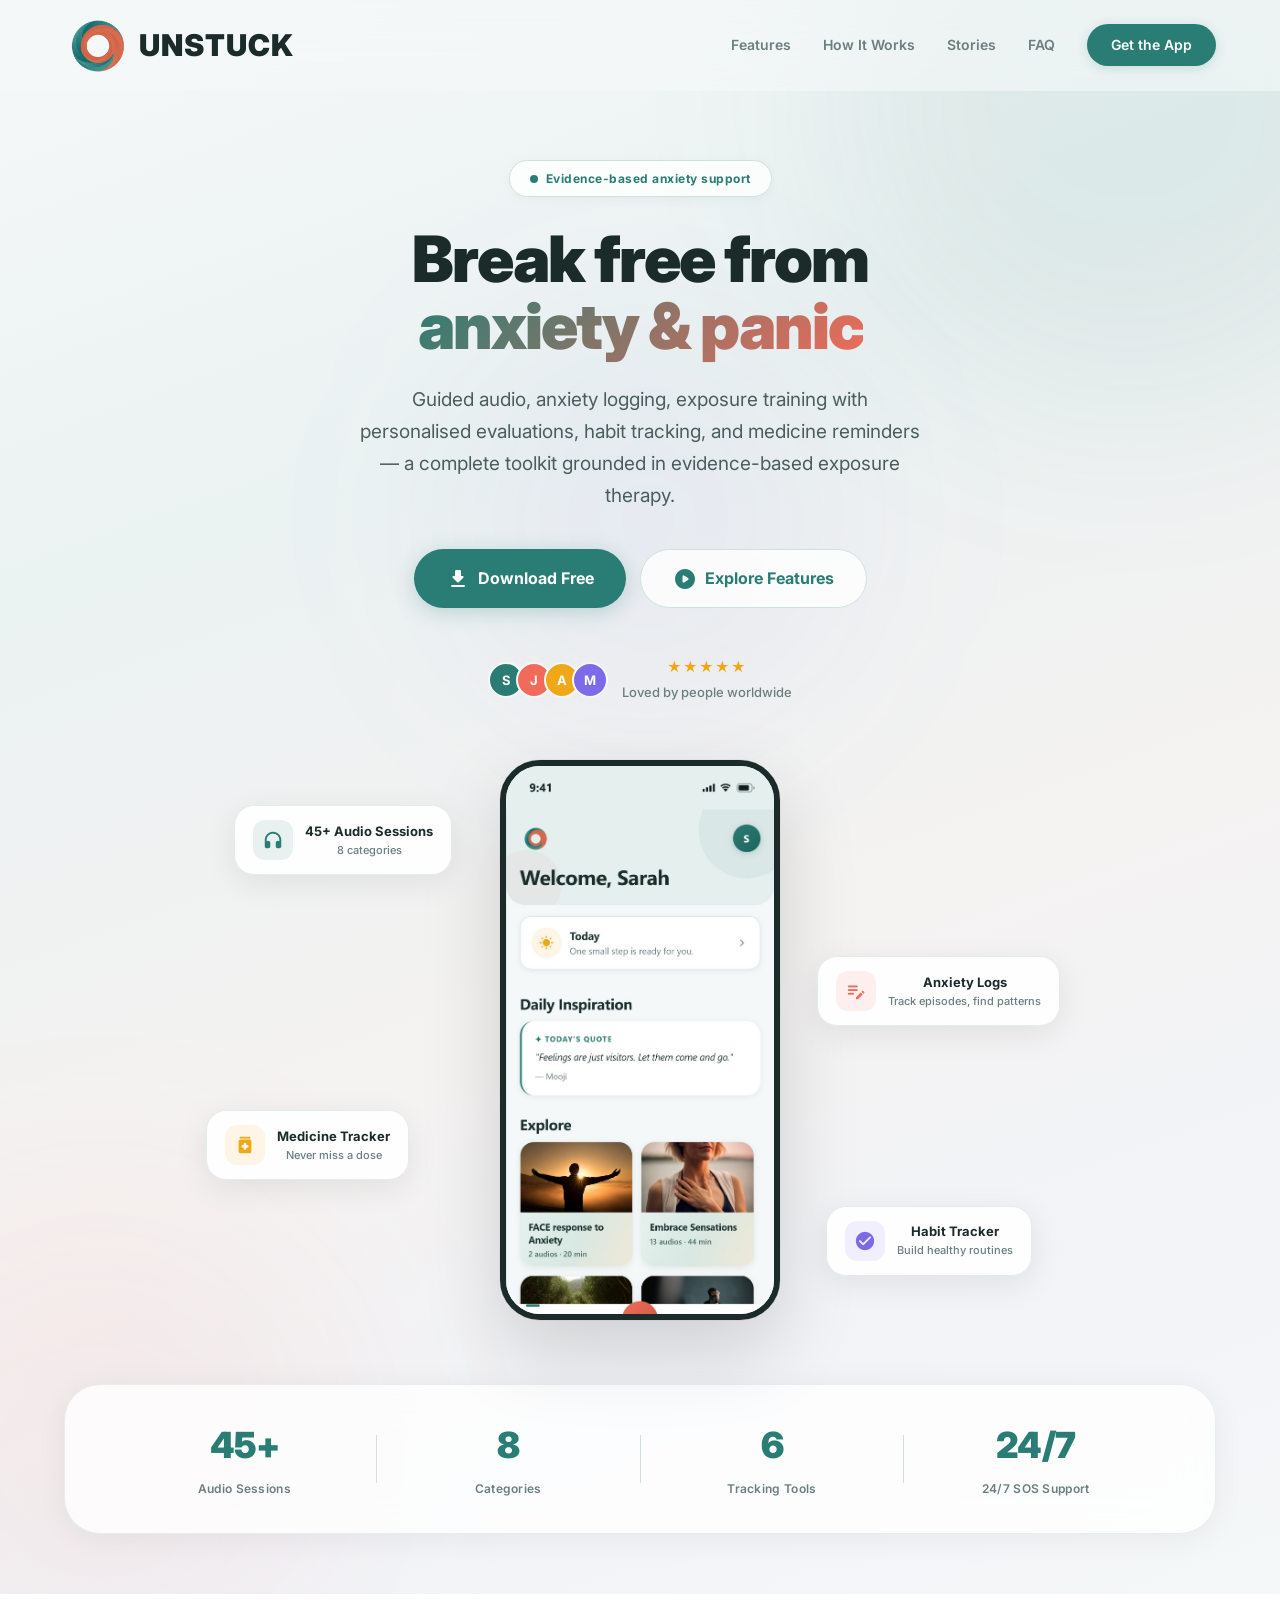
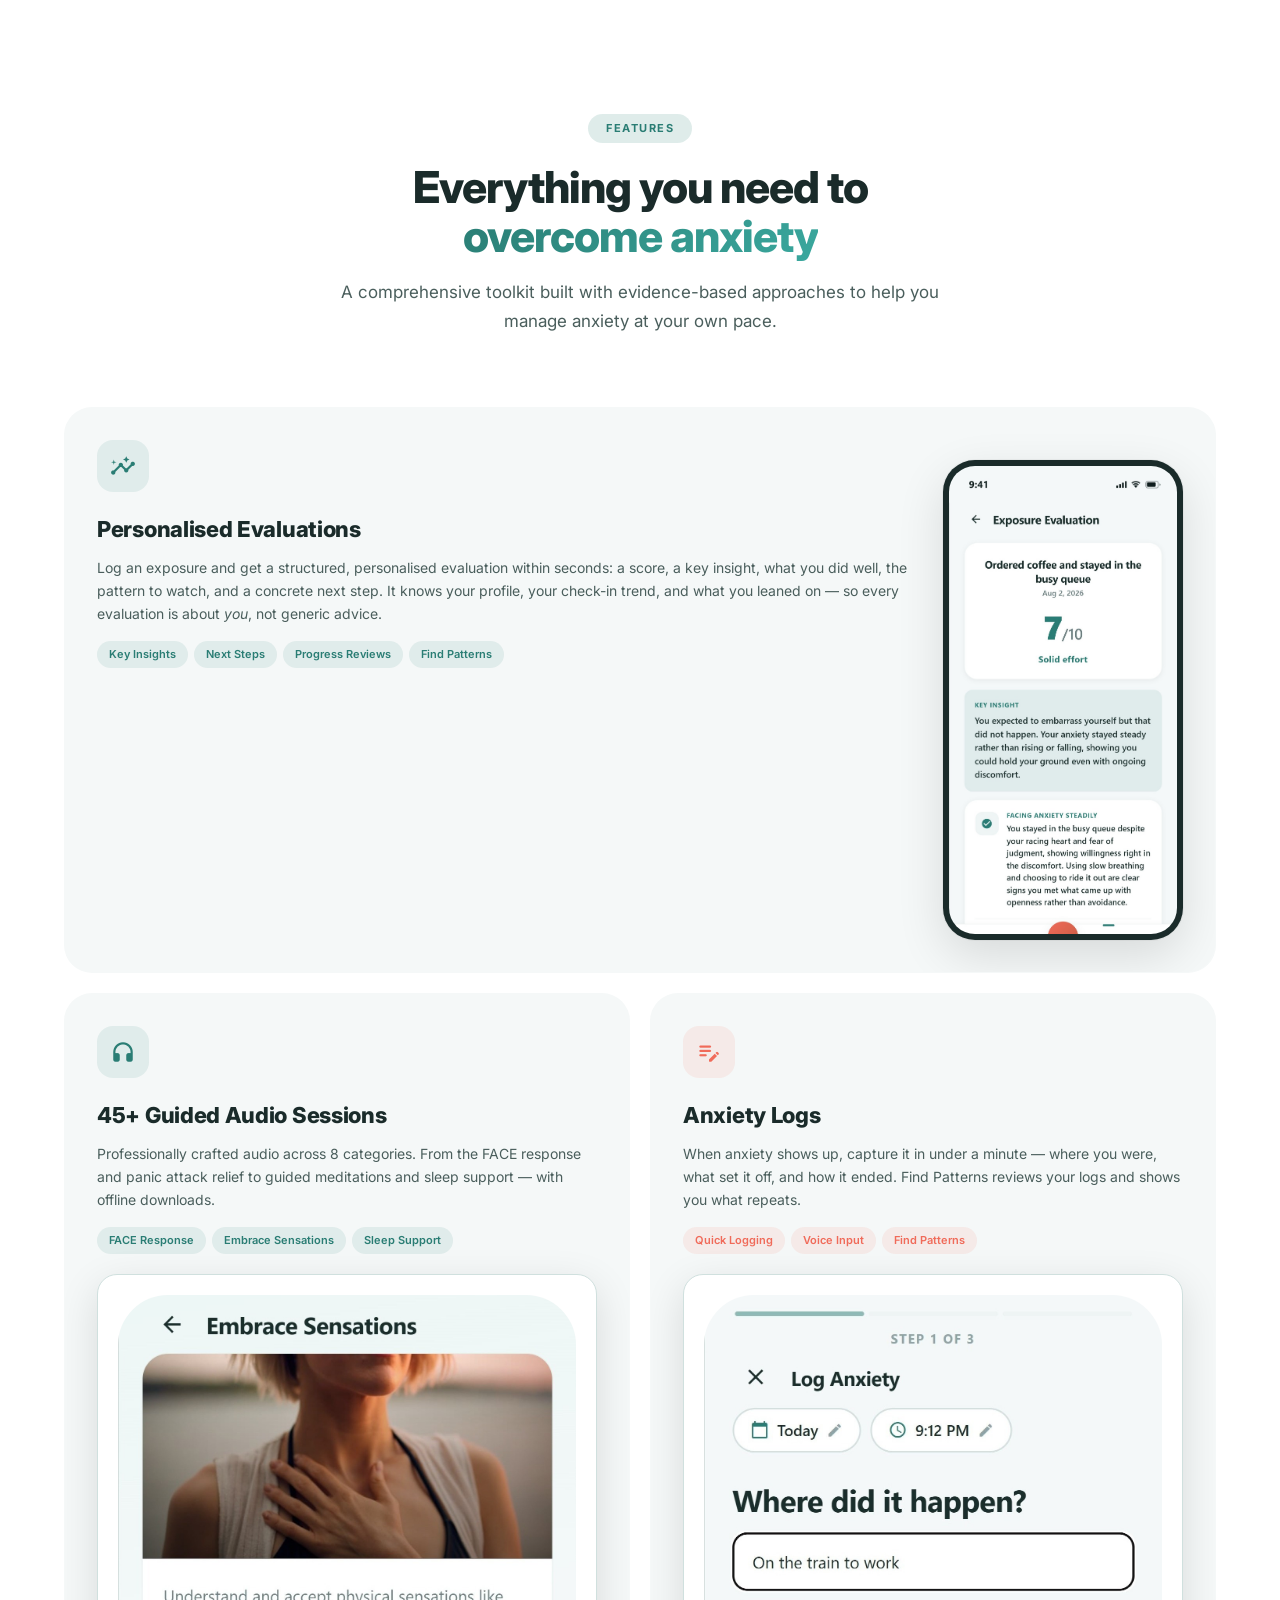
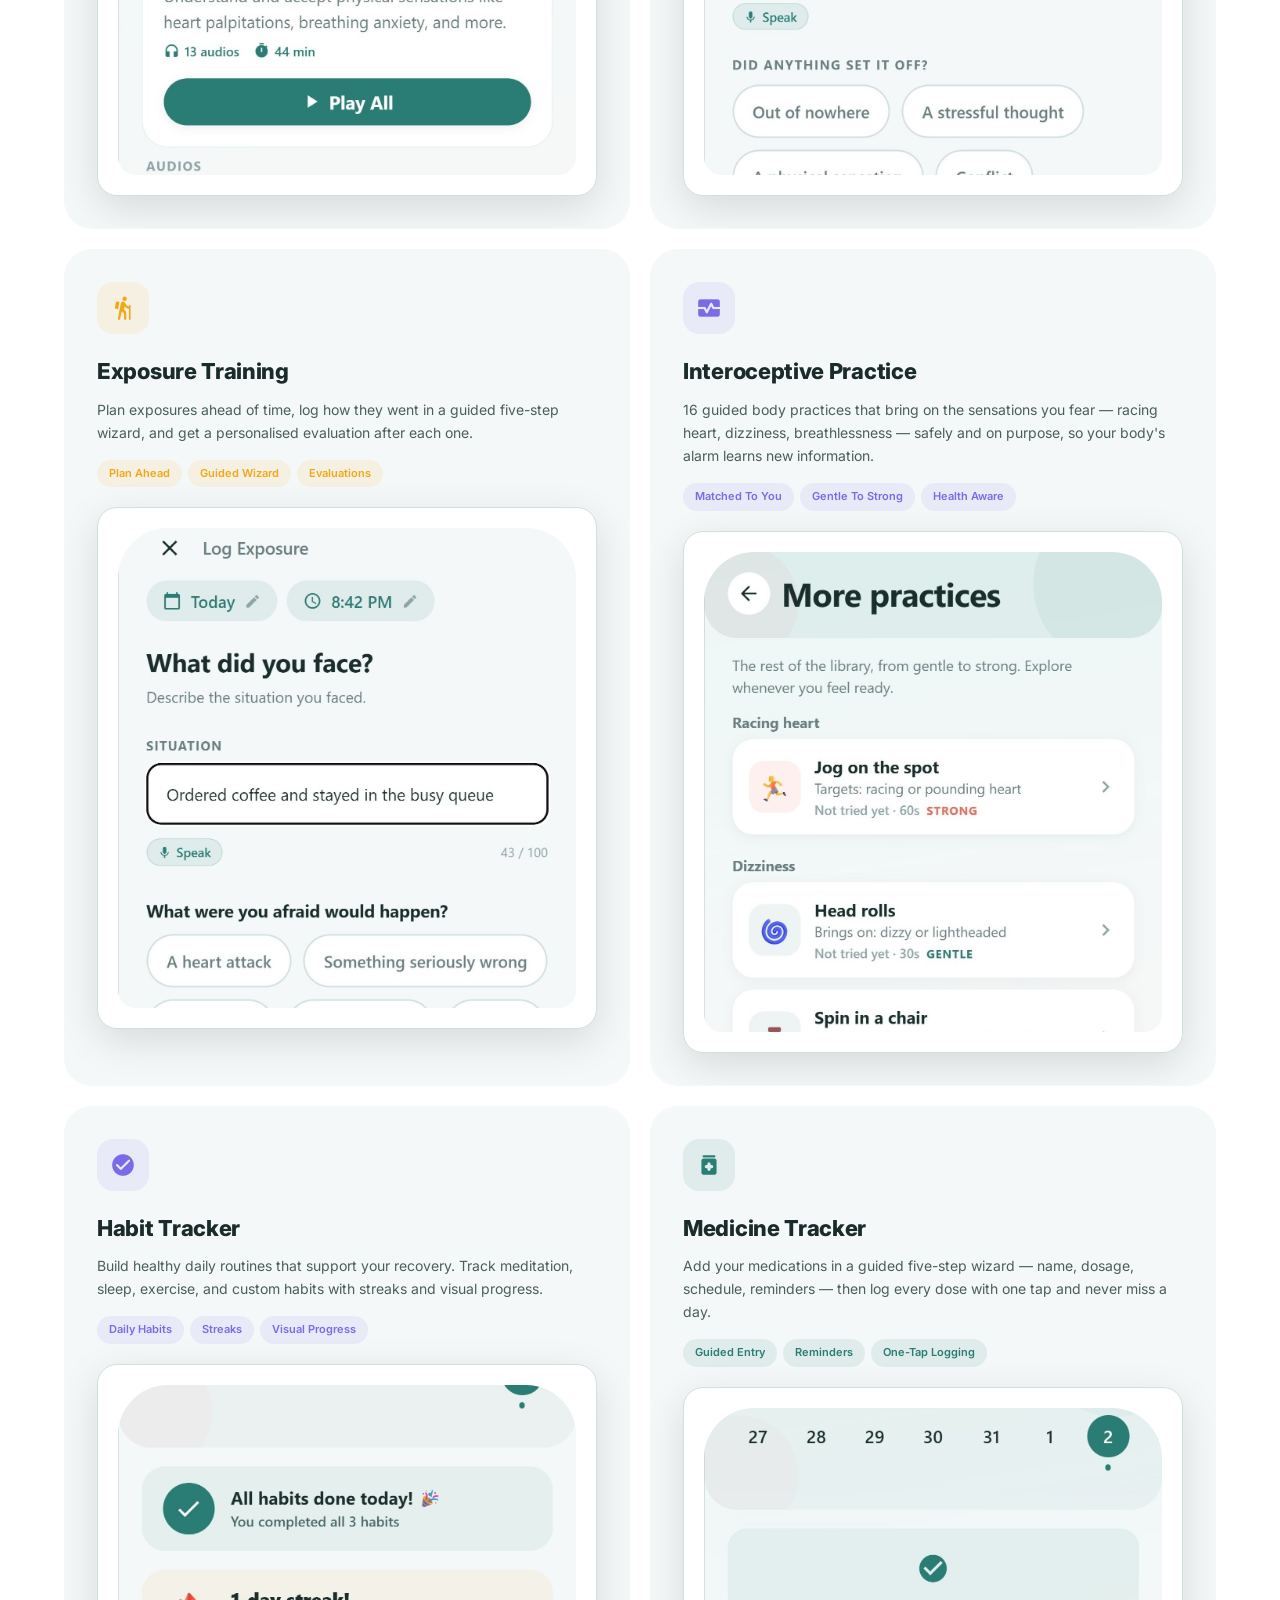
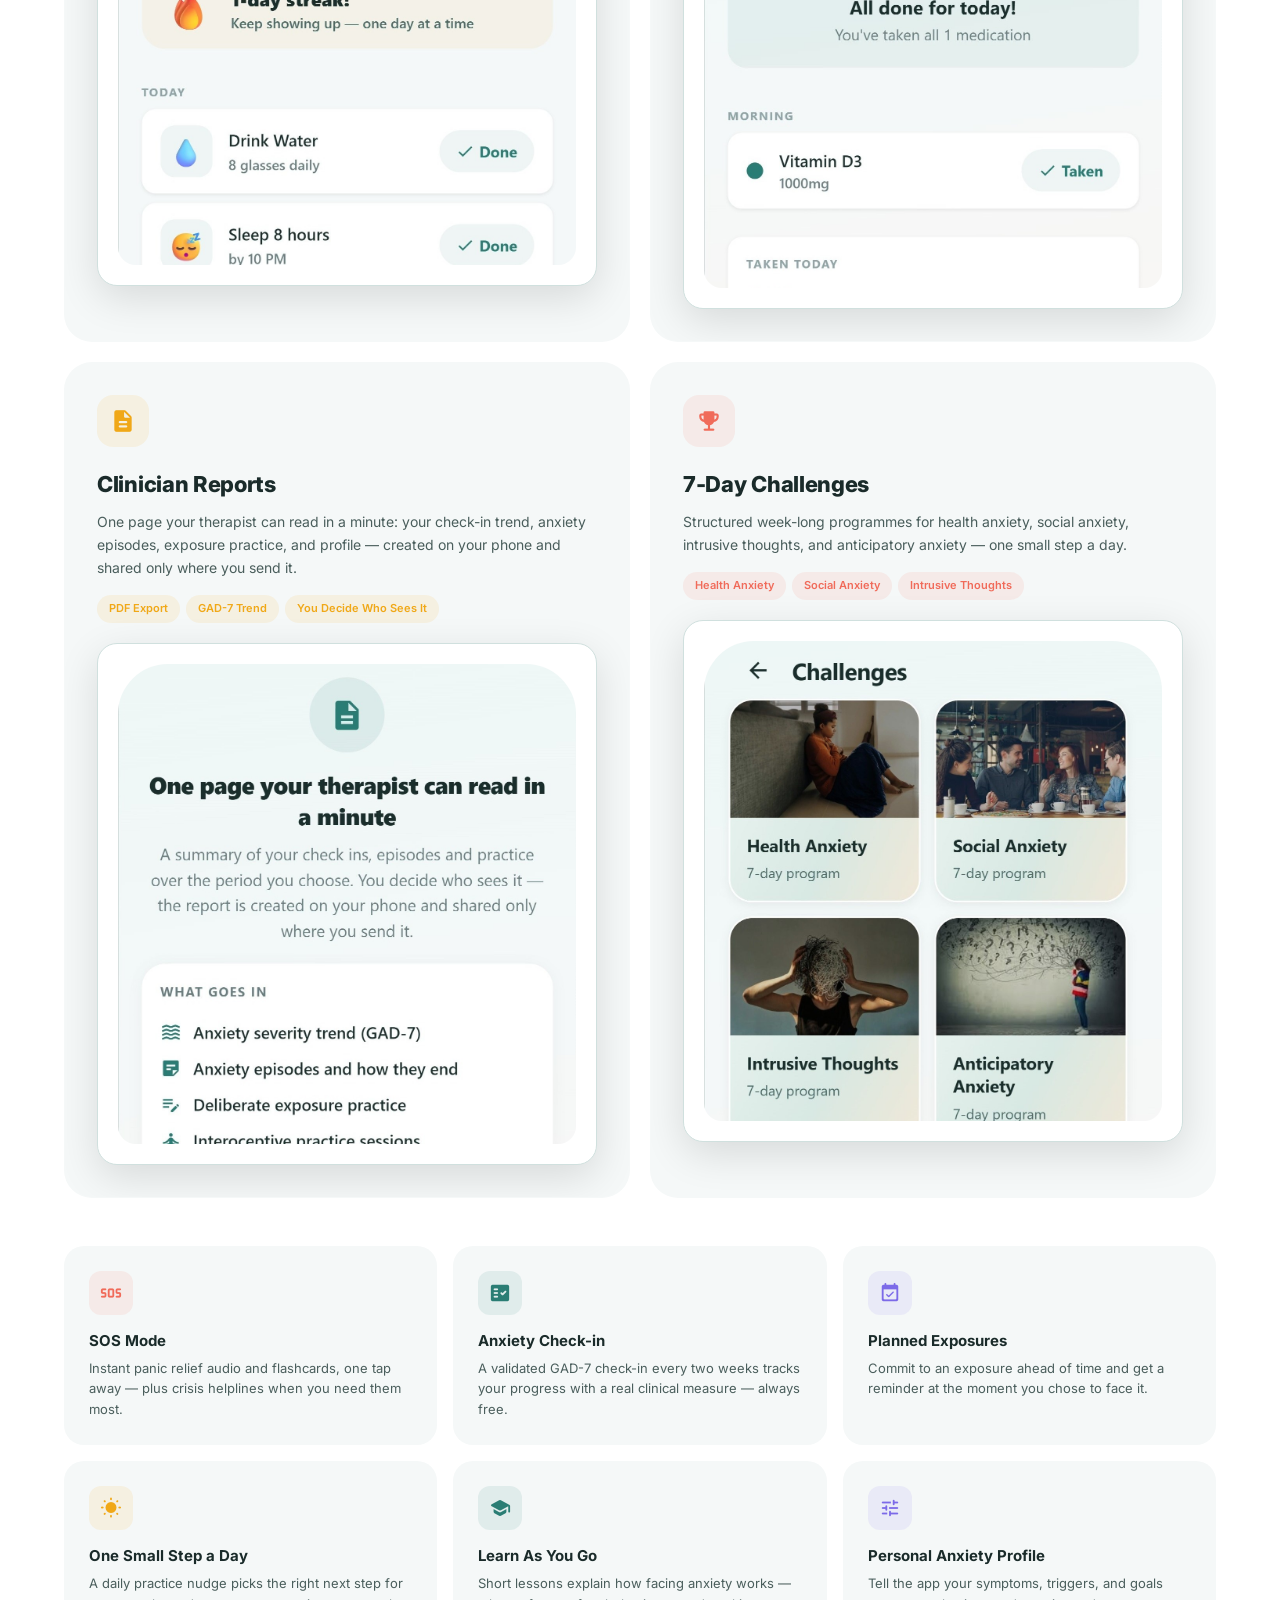
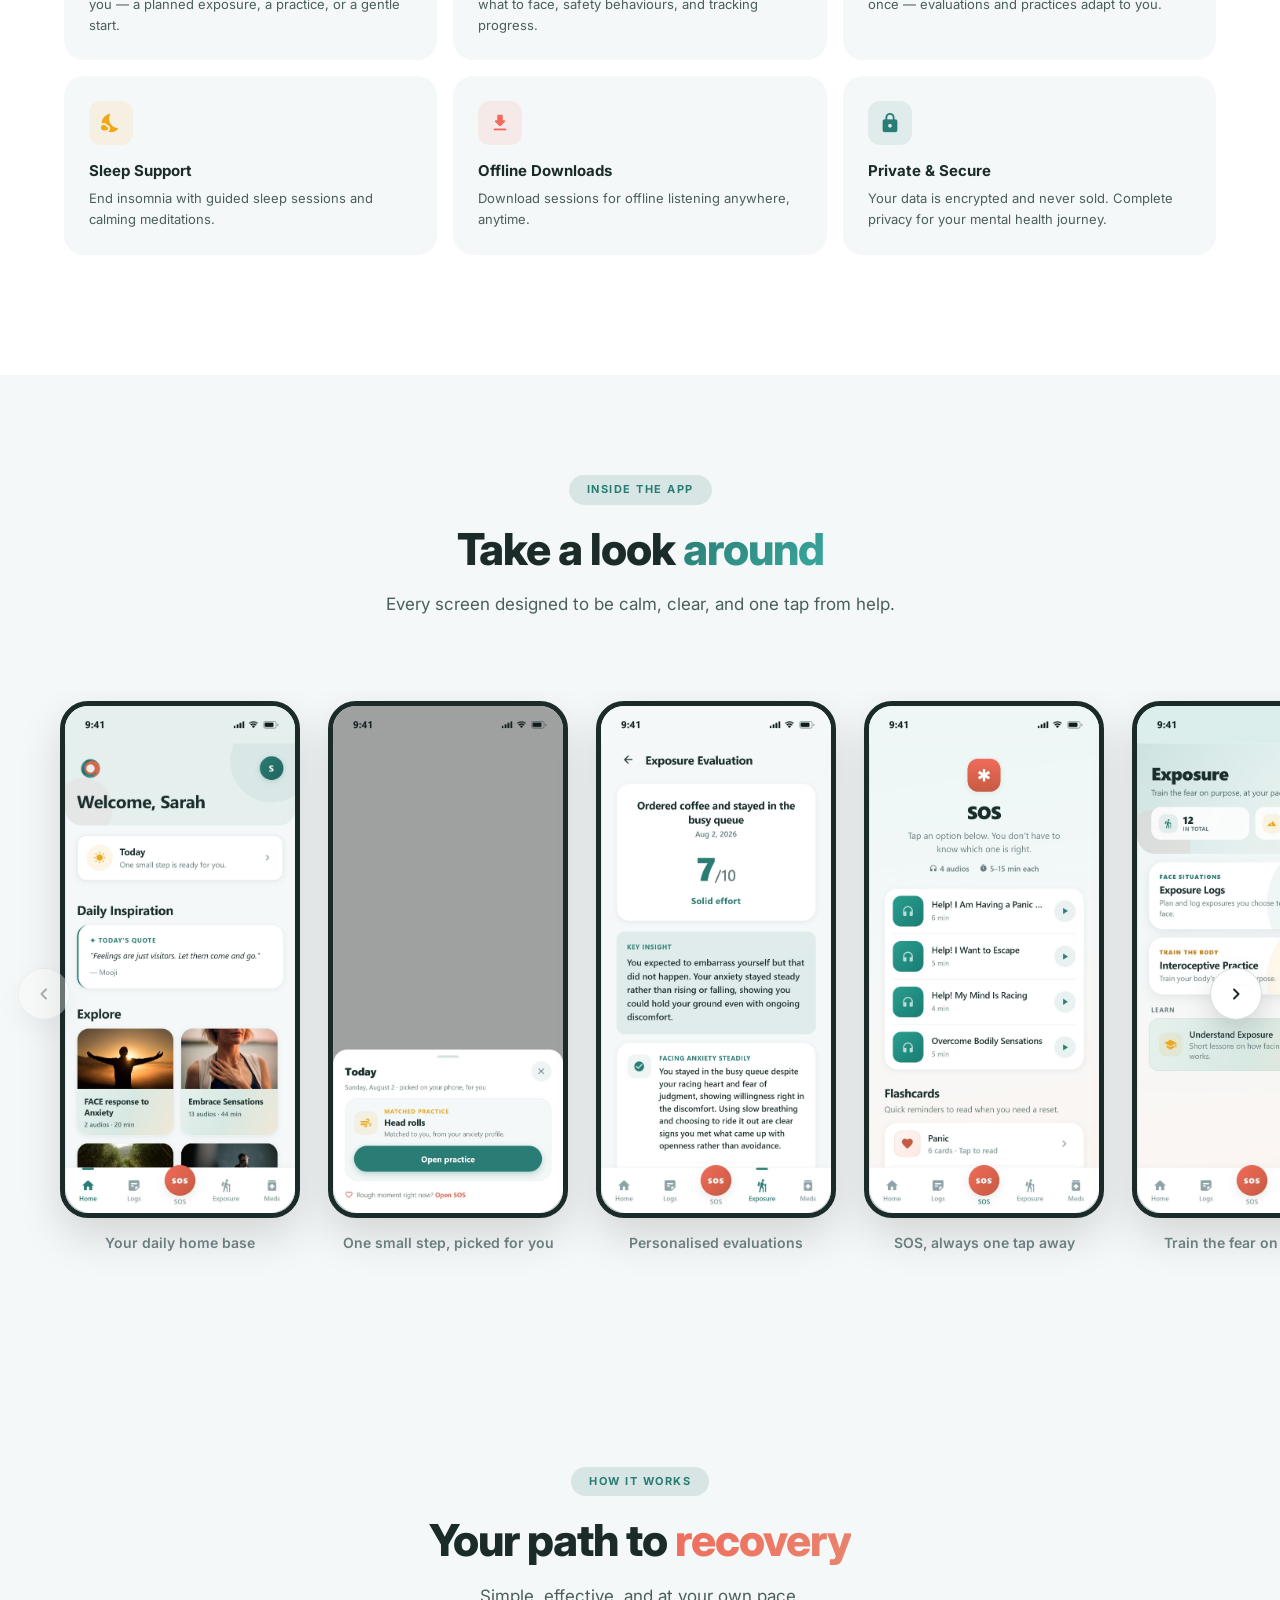
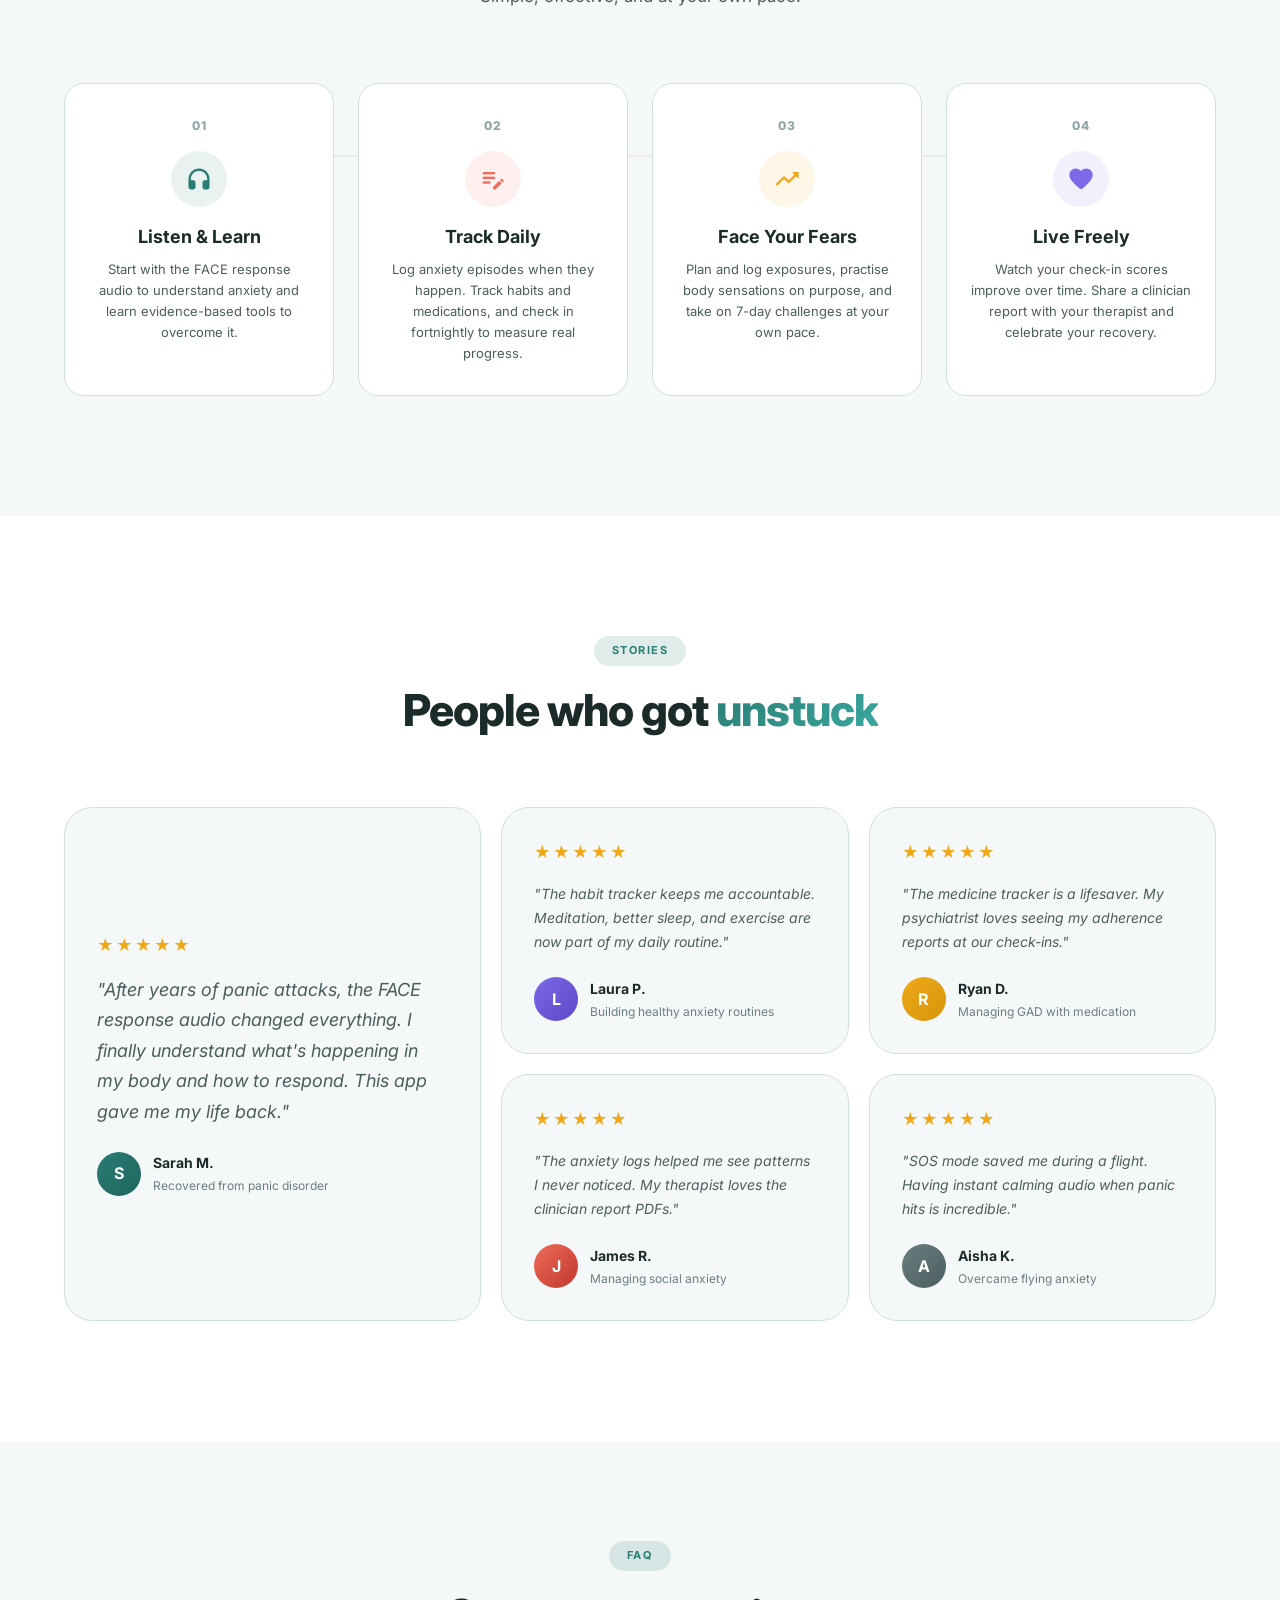
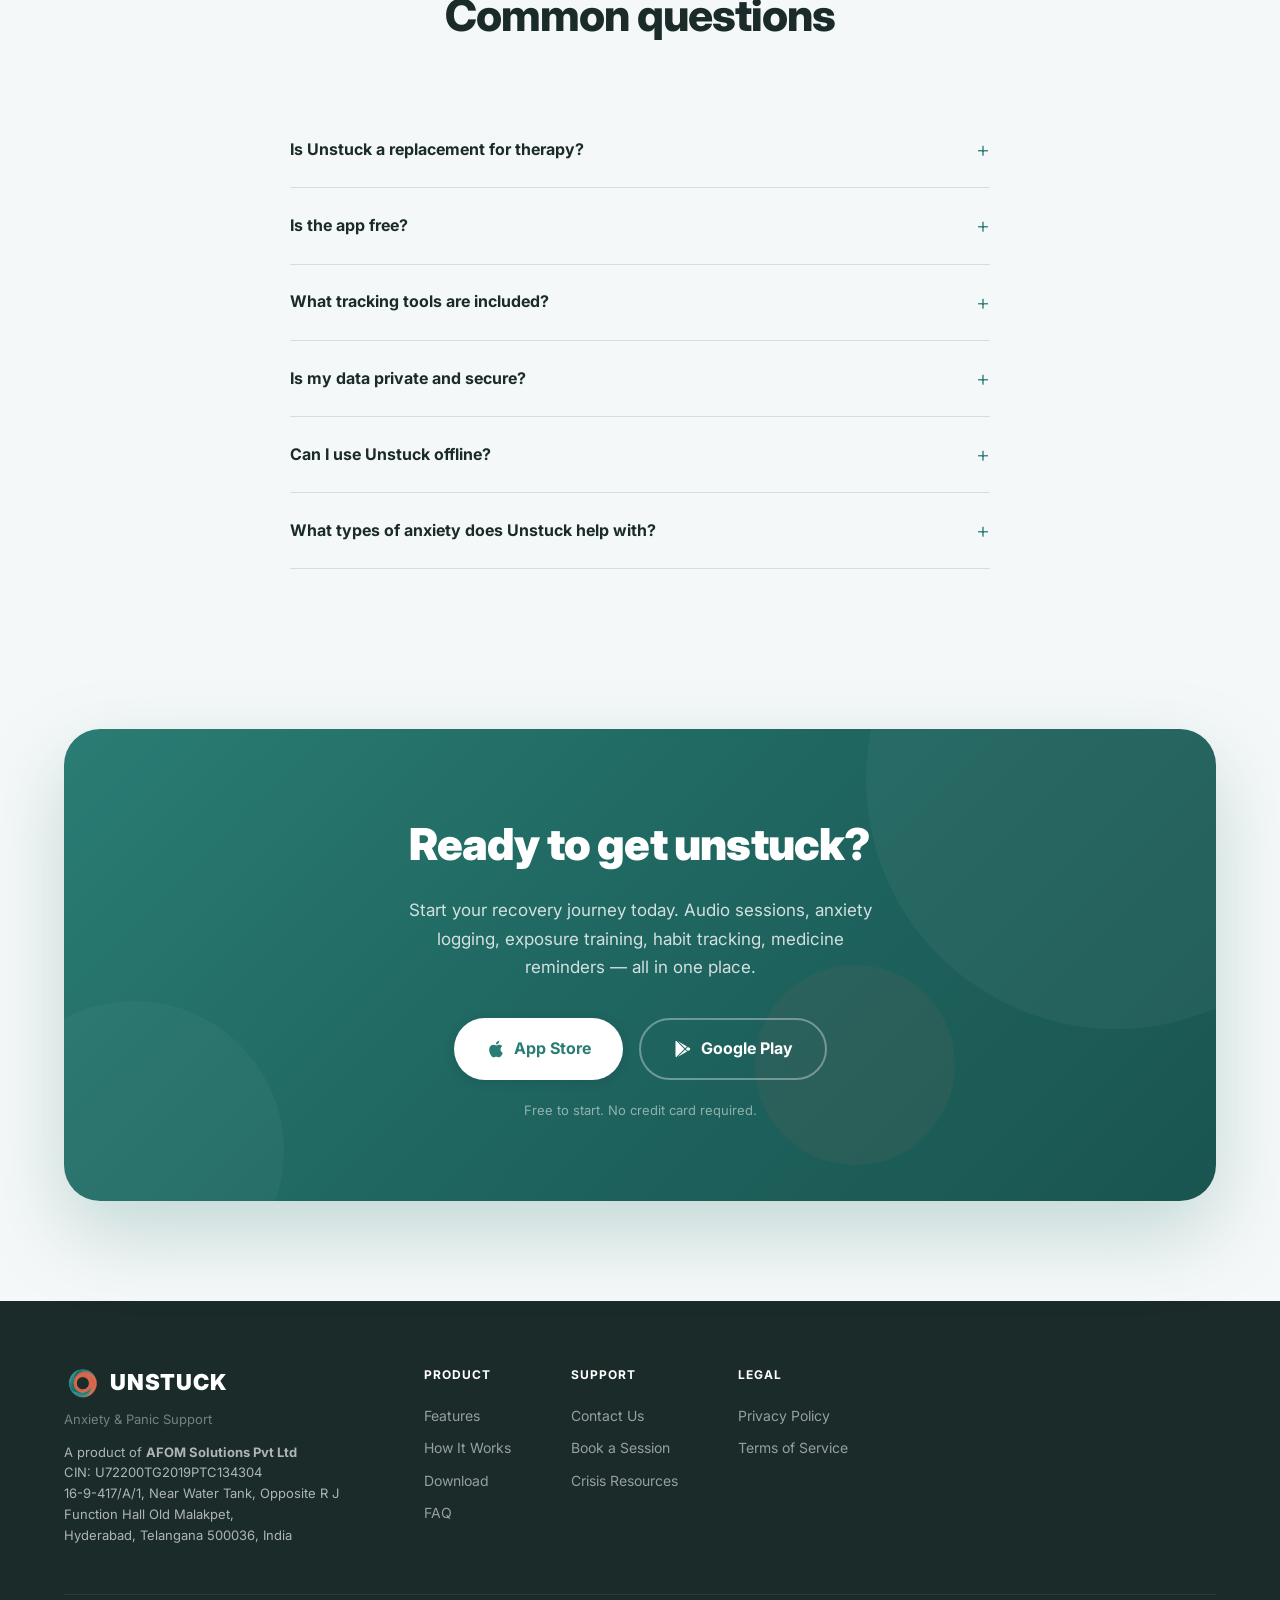
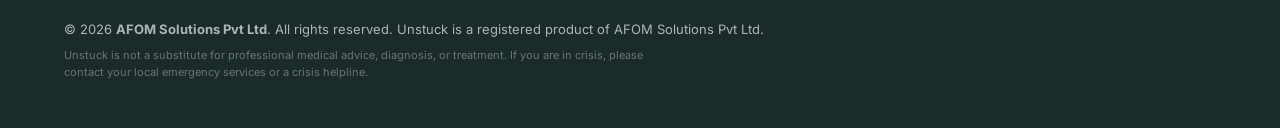
==== commit 877ab71d: "Redesign homepage around current app feature set - Fresh 3x screenshots with clean status bars (18 s" ====
--- a/index.html
+++ b/index.html
@@ -4,10 +4,10 @@
   <meta charset="UTF-8">
   <meta name="viewport" content="width=device-width, initial-scale=1.0">
   <title>Unstuck - Anxiety & Panic Support</title>
-  <meta name="description" content="Unstuck helps you manage anxiety, panic attacks, and intrusive thoughts with guided audio, daily journaling, exposure therapy, habit tracking, and medicine reminders. Download free on iOS & Android.">
-  <meta name="keywords" content="anxiety app, panic attack help, mental health, exposure therapy, guided meditation, journal, habit tracker, medicine tracker, OCD, intrusive thoughts">
+  <meta name="description" content="Unstuck helps you manage anxiety, panic attacks, and intrusive thoughts with guided audio, anxiety logging, exposure training, habit tracking, and medicine reminders. Download free on iOS & Android.">
+  <meta name="keywords" content="anxiety app, panic attack help, mental health, exposure therapy, guided meditation, anxiety log, habit tracker, medicine tracker, OCD, intrusive thoughts, GAD-7">
   <meta property="og:title" content="Unstuck - Anxiety & Panic Support">
-  <meta property="og:description" content="Guided audio, daily journaling, exposure therapy, habit tracking, and medicine reminders to help you overcome anxiety.">
+  <meta property="og:description" content="Guided audio, anxiety logging, exposure training, habit tracking, and medicine reminders to help you overcome anxiety.">
   <meta property="og:image" content="icon.png">
   <meta property="og:type" content="website">
   <link rel="icon" type="image/png" href="favicon.png">
@@ -62,7 +62,7 @@
           Break free from<br>
           <span class="text-gradient-hero">anxiety & panic</span>
         </h1>
-        <p class="hero-subtitle">Guided audio, journaling, exposure therapy, habit tracking, and medicine reminders — your complete mental wellness toolkit designed by psychologists.</p>
+        <p class="hero-subtitle">Guided audio, anxiety logging, exposure training with personalised evaluations, habit tracking, and medicine reminders — a complete toolkit grounded in evidence-based exposure therapy.</p>
         <div class="hero-actions">
           <a href="#download" class="btn btn-primary btn-lg">
             <span class="material-icons-round">download</span>
@@ -89,7 +89,7 @@
         <!-- Centered phone with floating cards -->
         <div class="hero-phone-wrapper" data-animate="fade-up" data-delay="200">
           <div class="hero-phone-center">
-            <img src="images/clean/screen-10.jpeg" class="hero-phone-img" alt="Unstuck home screen">
+            <img src="images/app/app-home.jpeg" class="hero-phone-img" alt="Unstuck home screen">
           </div>
           <!-- Floating feature cards -->
           <div class="hero-float-cards">
@@ -98,7 +98,7 @@
                 <span class="material-icons-round">headphones</span>
               </div>
               <div>
-                <div class="float-card-text">94+ Audio Sessions</div>
+                <div class="float-card-text">45+ Audio Sessions</div>
                 <div class="float-card-sub">8 categories</div>
               </div>
             </div>
@@ -107,8 +107,8 @@
                 <span class="material-icons-round">edit_note</span>
               </div>
               <div>
-                <div class="float-card-text">Daily Journal</div>
-                <div class="float-card-sub">Mood & anxiety tracking</div>
+                <div class="float-card-text">Anxiety Logs</div>
+                <div class="float-card-sub">Track episodes, find patterns</div>
               </div>
             </div>
             <div class="float-card float-card-3">
@@ -136,7 +136,7 @@
       <!-- Stats bar -->
       <div class="stats-bar" data-animate="fade-up" data-delay="400">
         <div class="stat-item">
-          <span class="stat-number" data-count="94">0</span>
+          <span class="stat-number" data-count="45">0</span>
           <span class="stat-label">Audio Sessions</span>
         </div>
         <div class="stat-divider"></div>
@@ -169,95 +169,163 @@
 
       <div class="bento-grid">
 
-        <!-- 1. AUDIO SESSIONS — Large card -->
+        <!-- 1. PERSONALISED EVALUATIONS — Large card -->
         <div class="bento-card bento-lg" data-animate="fade-up">
           <div class="bento-lg-inner">
             <div class="bento-lg-content">
               <div class="bento-card-icon bento-card-icon-teal">
-                <span class="material-icons-round">headphones</span>
-              </div>
-              <h3>94+ Guided Audio Sessions</h3>
-              <p>Professionally crafted audio across 8 categories. From panic attack relief to guided meditations and calming nature sounds for sleep.</p>
+                <span class="material-icons-round">insights</span>
+              </div>
+              <h3>Personalised Evaluations</h3>
+              <p>Log an exposure and get a structured, personalised evaluation within seconds: a score, a key insight, what you did well, the pattern to watch, and a concrete next step. It knows your profile, your check-in trend, and what you leaned on — so every evaluation is about <em>you</em>, not generic advice.</p>
               <div class="bento-tags">
-                <span class="bento-tag bento-tag-teal">Anxiety Relief</span>
-                <span class="bento-tag bento-tag-teal">Guided Meditations</span>
-                <span class="bento-tag bento-tag-teal">Nature Sounds</span>
-                <span class="bento-tag bento-tag-teal">Sleep Support</span>
+                <span class="bento-tag bento-tag-teal">Key Insights</span>
+                <span class="bento-tag bento-tag-teal">Next Steps</span>
+                <span class="bento-tag bento-tag-teal">Progress Reviews</span>
+                <span class="bento-tag bento-tag-teal">Find Patterns</span>
               </div>
             </div>
             <div class="bento-lg-visual">
               <div class="bento-phone">
-                <img src="images/clean/screen-7.jpeg" class="bento-phone-img" alt="SOS audio sessions screen">
-              </div>
-            </div>
-          </div>
-        </div>
-
-        <!-- 2. DAILY JOURNAL — Medium card -->
+                <img src="images/app/app-evaluation.jpeg" class="bento-phone-img" alt="Personalised exposure evaluation with score and key insight">
+              </div>
+            </div>
+          </div>
+        </div>
+
+        <!-- 2. AUDIO SESSIONS — Medium card -->
+        <div class="bento-card bento-md" data-animate="fade-up" data-delay="100">
+          <div class="bento-card-icon bento-card-icon-teal">
+            <span class="material-icons-round">headphones</span>
+          </div>
+          <h3>45+ Guided Audio Sessions</h3>
+          <p>Professionally crafted audio across 8 categories. From the FACE response and panic attack relief to guided meditations and sleep support — with offline downloads.</p>
+          <div class="bento-tags">
+            <span class="bento-tag bento-tag-teal">FACE Response</span>
+            <span class="bento-tag bento-tag-teal">Embrace Sensations</span>
+            <span class="bento-tag bento-tag-teal">Sleep Support</span>
+          </div>
+          <div class="bento-illustration bento-illustration-img">
+            <img src="images/app/card-audio-category.jpeg" class="bento-screen-img" alt="Embrace Sensations audio category with session list">
+          </div>
+        </div>
+
+        <!-- 3. ANXIETY LOGS — Medium card -->
         <div class="bento-card bento-md" data-animate="fade-up" data-delay="100">
           <div class="bento-card-icon bento-card-icon-coral">
             <span class="material-icons-round">edit_note</span>
           </div>
-          <h3>Daily Mood Journal</h3>
-          <p>Track mood, anxiety levels, sleep quality, and energy with a beautiful check-in wizard. Watch your progress with streaks and charts.</p>
-          <div class="bento-tags">
-            <span class="bento-tag bento-tag-coral">Mood Tracking</span>
-            <span class="bento-tag bento-tag-coral">Anxiety 0-10</span>
-            <span class="bento-tag bento-tag-coral">Streaks</span>
-          </div>
-          <div class="bento-illustration bento-illustration-img">
-            <img src="images/clean/screen-8.jpeg" class="bento-screen-img" alt="Daily journal with anxiety chart">
-          </div>
-        </div>
-
-        <!-- 3. EXPOSURE JOURNAL — Medium card -->
+          <h3>Anxiety Logs</h3>
+          <p>When anxiety shows up, capture it in under a minute — where you were, what set it off, and how it ended. Find Patterns reviews your logs and shows you what repeats.</p>
+          <div class="bento-tags">
+            <span class="bento-tag bento-tag-coral">Quick Logging</span>
+            <span class="bento-tag bento-tag-coral">Voice Input</span>
+            <span class="bento-tag bento-tag-coral">Find Patterns</span>
+          </div>
+          <div class="bento-illustration bento-illustration-img">
+            <img src="images/app/card-anxiety-log.jpeg" class="bento-screen-img" alt="Anxiety log wizard with trigger chips">
+          </div>
+        </div>
+
+        <!-- 4. EXPOSURE TRAINING — Medium-alt card -->
+        <div class="bento-card bento-md-alt" data-animate="fade-up" data-delay="100">
+          <div class="bento-card-icon bento-card-icon-amber">
+            <span class="material-icons-round">hiking</span>
+          </div>
+          <h3>Exposure Training</h3>
+          <p>Plan exposures ahead of time, log how they went in a guided five-step wizard, and get a personalised evaluation after each one.</p>
+          <div class="bento-tags">
+            <span class="bento-tag bento-tag-amber">Plan Ahead</span>
+            <span class="bento-tag bento-tag-amber">Guided Wizard</span>
+            <span class="bento-tag bento-tag-amber">Evaluations</span>
+          </div>
+          <div class="bento-illustration bento-illustration-img">
+            <img src="images/app/card-exposure-wizard.jpeg" class="bento-screen-img" alt="Exposure log wizard">
+          </div>
+        </div>
+
+        <!-- 5. INTEROCEPTIVE PRACTICE — Medium-alt card -->
+        <div class="bento-card bento-md-alt" data-animate="fade-up" data-delay="200">
+          <div class="bento-card-icon bento-card-icon-purple">
+            <span class="material-icons-round">monitor_heart</span>
+          </div>
+          <h3>Interoceptive Practice</h3>
+          <p>16 guided body practices that bring on the sensations you fear — racing heart, dizziness, breathlessness — safely and on purpose, so your body's alarm learns new information.</p>
+          <div class="bento-tags">
+            <span class="bento-tag bento-tag-purple">Matched To You</span>
+            <span class="bento-tag bento-tag-purple">Gentle To Strong</span>
+            <span class="bento-tag bento-tag-purple">Health Aware</span>
+          </div>
+          <div class="bento-illustration bento-illustration-img">
+            <img src="images/app/card-intero-browse.jpeg" class="bento-screen-img" alt="Interoceptive practice library grouped by sensation">
+          </div>
+        </div>
+
+        <!-- 6. HABIT TRACKER — Medium card -->
         <div class="bento-card bento-md" data-animate="fade-up" data-delay="100">
-          <div class="bento-card-icon bento-card-icon-amber">
-            <span class="material-icons-round">psychology</span>
-          </div>
-          <h3>Exposure Journal</h3>
-          <p>Log exposure exercises, track anxiety and willingness levels, and export detailed PDF reports to share with your therapist.</p>
-          <div class="bento-tags">
-            <span class="bento-tag bento-tag-amber">Log Exposures</span>
-            <span class="bento-tag bento-tag-amber">PDF Reports</span>
-            <span class="bento-tag bento-tag-amber">Track Progress</span>
-          </div>
-          <div class="bento-illustration bento-illustration-img">
-            <img src="images/clean/screen-5.jpeg" class="bento-screen-img" alt="Exposure journal with logs">
-          </div>
-        </div>
-
-        <!-- 4. HABIT TRACKER — Medium-alt card -->
-        <div class="bento-card bento-md-alt" data-animate="fade-up" data-delay="100">
           <div class="bento-card-icon bento-card-icon-purple">
             <span class="material-icons-round">check_circle</span>
           </div>
           <h3>Habit Tracker</h3>
-          <p>Build healthy daily routines that support your recovery. Track meditation, exercise, journaling, and custom habits with streaks and visual progress.</p>
+          <p>Build healthy daily routines that support your recovery. Track meditation, sleep, exercise, and custom habits with streaks and visual progress.</p>
           <div class="bento-tags">
             <span class="bento-tag bento-tag-purple">Daily Habits</span>
             <span class="bento-tag bento-tag-purple">Streaks</span>
             <span class="bento-tag bento-tag-purple">Visual Progress</span>
           </div>
           <div class="bento-illustration bento-illustration-img">
-            <img src="images/clean/screen-1.jpeg" class="bento-screen-img" alt="Habits tracker with streaks">
-          </div>
-        </div>
-
-        <!-- 5. MEDICINE TRACKER — Medium-alt card -->
-        <div class="bento-card bento-md-alt" data-animate="fade-up" data-delay="200">
+            <img src="images/app/card-habits.jpeg" class="bento-screen-img" alt="Habits tracker with all habits done and streak">
+          </div>
+        </div>
+
+        <!-- 7. MEDICINE TRACKER — Medium card -->
+        <div class="bento-card bento-md" data-animate="fade-up" data-delay="200">
           <div class="bento-card-icon bento-card-icon-teal">
             <span class="material-icons-round">medication</span>
           </div>
           <h3>Medicine Tracker</h3>
-          <p>Never miss a dose. Track medications, set reminders, log adherence, and share reports with your healthcare provider for better treatment outcomes.</p>
-          <div class="bento-tags">
+          <p>Add your medications in a guided five-step wizard — name, dosage, schedule, reminders — then log every dose with one tap and never miss a day.</p>
+          <div class="bento-tags">
+            <span class="bento-tag bento-tag-teal">Guided Entry</span>
             <span class="bento-tag bento-tag-teal">Reminders</span>
-            <span class="bento-tag bento-tag-teal">Dosage Tracking</span>
-            <span class="bento-tag bento-tag-teal">Adherence Reports</span>
-          </div>
-          <div class="bento-illustration bento-illustration-img">
-            <img src="images/clean/screen-3.jpeg" class="bento-screen-img" alt="Medications tracker with daily schedule">
+            <span class="bento-tag bento-tag-teal">One-Tap Logging</span>
+          </div>
+          <div class="bento-illustration bento-illustration-img">
+            <img src="images/app/card-meds.jpeg" class="bento-screen-img" alt="Medications tracker with dose taken">
+          </div>
+        </div>
+
+        <!-- 8. CLINICIAN REPORTS — Medium-alt card -->
+        <div class="bento-card bento-md-alt" data-animate="fade-up" data-delay="100">
+          <div class="bento-card-icon bento-card-icon-amber">
+            <span class="material-icons-round">description</span>
+          </div>
+          <h3>Clinician Reports</h3>
+          <p>One page your therapist can read in a minute: your check-in trend, anxiety episodes, exposure practice, and profile — created on your phone and shared only where you send it.</p>
+          <div class="bento-tags">
+            <span class="bento-tag bento-tag-amber">PDF Export</span>
+            <span class="bento-tag bento-tag-amber">GAD-7 Trend</span>
+            <span class="bento-tag bento-tag-amber">You Decide Who Sees It</span>
+          </div>
+          <div class="bento-illustration bento-illustration-img">
+            <img src="images/app/card-clinician-report.jpeg" class="bento-screen-img" alt="Clinician report with what goes in">
+          </div>
+        </div>
+
+        <!-- 9. 7-DAY CHALLENGES — Medium-alt card -->
+        <div class="bento-card bento-md-alt" data-animate="fade-up" data-delay="200">
+          <div class="bento-card-icon bento-card-icon-coral">
+            <span class="material-icons-round">emoji_events</span>
+          </div>
+          <h3>7-Day Challenges</h3>
+          <p>Structured week-long programmes for health anxiety, social anxiety, intrusive thoughts, and anticipatory anxiety — one small step a day.</p>
+          <div class="bento-tags">
+            <span class="bento-tag bento-tag-coral">Health Anxiety</span>
+            <span class="bento-tag bento-tag-coral">Social Anxiety</span>
+            <span class="bento-tag bento-tag-coral">Intrusive Thoughts</span>
+          </div>
+          <div class="bento-illustration bento-illustration-img">
+            <img src="images/app/card-challenges.jpeg" class="bento-screen-img" alt="7-day challenge programmes">
           </div>
         </div>
 
@@ -266,24 +334,39 @@
       <!-- Small features grid -->
       <div class="features-mini-grid" data-animate="fade-up">
         <div class="feature-mini">
-          <div class="feature-mini-icon" style="background:var(--teal-wash);color:var(--teal);"><span class="material-icons-round">emoji_events</span></div>
-          <h4>7-Day Challenges</h4>
-          <p>Structured programs for health anxiety, social anxiety, intrusive thoughts, and anticipatory anxiety.</p>
-        </div>
-        <div class="feature-mini">
           <div class="feature-mini-icon" style="background:var(--coral-wash);color:var(--coral);"><span class="material-icons-round">sos</span></div>
           <h4>SOS Mode</h4>
-          <p>Instant panic attack relief audio and crisis helpline numbers when you need them most.</p>
+          <p>Instant panic relief audio and flashcards, one tap away — plus crisis helplines when you need them most.</p>
+        </div>
+        <div class="feature-mini">
+          <div class="feature-mini-icon" style="background:var(--teal-wash);color:var(--teal);"><span class="material-icons-round">fact_check</span></div>
+          <h4>Anxiety Check-in</h4>
+          <p>A validated GAD-7 check-in every two weeks tracks your progress with a real clinical measure — always free.</p>
+        </div>
+        <div class="feature-mini">
+          <div class="feature-mini-icon" style="background:var(--purple-wash);color:var(--purple);"><span class="material-icons-round">event_available</span></div>
+          <h4>Planned Exposures</h4>
+          <p>Commit to an exposure ahead of time and get a reminder at the moment you chose to face it.</p>
+        </div>
+        <div class="feature-mini">
+          <div class="feature-mini-icon" style="background:var(--amber-wash);color:var(--amber);"><span class="material-icons-round">wb_sunny</span></div>
+          <h4>One Small Step a Day</h4>
+          <p>A daily practice nudge picks the right next step for you — a planned exposure, a practice, or a gentle start.</p>
+        </div>
+        <div class="feature-mini">
+          <div class="feature-mini-icon" style="background:var(--teal-wash);color:var(--teal);"><span class="material-icons-round">school</span></div>
+          <h4>Learn As You Go</h4>
+          <p>Short lessons explain how facing anxiety works — what to face, safety behaviours, and tracking progress.</p>
+        </div>
+        <div class="feature-mini">
+          <div class="feature-mini-icon" style="background:var(--purple-wash);color:var(--purple);"><span class="material-icons-round">tune</span></div>
+          <h4>Personal Anxiety Profile</h4>
+          <p>Tell the app your symptoms, triggers, and goals once — evaluations and practices adapt to you.</p>
         </div>
         <div class="feature-mini">
           <div class="feature-mini-icon" style="background:var(--amber-wash);color:var(--amber);"><span class="material-icons-round">nights_stay</span></div>
           <h4>Sleep Support</h4>
-          <p>End insomnia with guided sleep sessions, meditations, and calming nature soundscapes.</p>
-        </div>
-        <div class="feature-mini">
-          <div class="feature-mini-icon" style="background:var(--purple-wash);color:var(--purple);"><span class="material-icons-round">playlist_add</span></div>
-          <h4>Custom Playlists</h4>
-          <p>Create personal playlists of your favorite audio sessions for quick access.</p>
+          <p>End insomnia with guided sleep sessions and calming meditations.</p>
         </div>
         <div class="feature-mini">
           <div class="feature-mini-icon" style="background:var(--coral-wash);color:var(--coral);"><span class="material-icons-round">download</span></div>
@@ -295,6 +378,69 @@
           <h4>Private & Secure</h4>
           <p>Your data is encrypted and never sold. Complete privacy for your mental health journey.</p>
         </div>
+      </div>
+    </div>
+  </section>
+
+  <!-- ═══════════════ APP GALLERY ═══════════════ -->
+  <section class="app-gallery" id="gallery">
+    <div class="container">
+      <div class="section-header" data-animate="fade-up">
+        <span class="section-badge">Inside the App</span>
+        <h2 class="section-title">Take a look <span class="text-gradient">around</span></h2>
+        <p class="section-subtitle">Every screen designed to be calm, clear, and one tap from help.</p>
+      </div>
+    </div>
+    <div class="gallery-wrap" data-animate="fade-up">
+      <button class="gallery-nav gallery-prev" id="galleryPrev" aria-label="Previous screens">
+        <span class="material-icons-round">chevron_left</span>
+      </button>
+      <button class="gallery-nav gallery-next" id="galleryNext" aria-label="Next screens">
+        <span class="material-icons-round">chevron_right</span>
+      </button>
+      <div class="gallery-scroll" id="galleryScroll">
+      <div class="gallery-track">
+        <figure class="gallery-item">
+          <img src="images/app/app-home.jpeg" alt="Home screen with daily quote and explore categories" loading="lazy">
+          <figcaption>Your daily home base</figcaption>
+        </figure>
+        <figure class="gallery-item">
+          <img src="images/app/app-today.jpeg" alt="Today sheet with a matched practice" loading="lazy">
+          <figcaption>One small step, picked for you</figcaption>
+        </figure>
+        <figure class="gallery-item">
+          <img src="images/app/app-evaluation.jpeg" alt="Personalised exposure evaluation" loading="lazy">
+          <figcaption>Personalised evaluations</figcaption>
+        </figure>
+        <figure class="gallery-item">
+          <img src="images/app/app-sos.jpeg" alt="SOS screen with panic relief audio and flashcards" loading="lazy">
+          <figcaption>SOS, always one tap away</figcaption>
+        </figure>
+        <figure class="gallery-item">
+          <img src="images/app/app-exposure-hub.jpeg" alt="Exposure hub" loading="lazy">
+          <figcaption>Train the fear on purpose</figcaption>
+        </figure>
+        <figure class="gallery-item">
+          <img src="images/app/app-exposure-detail.jpeg" alt="Exposure detail with ratings and outcome" loading="lazy">
+          <figcaption>Every exposure, remembered</figcaption>
+        </figure>
+        <figure class="gallery-item">
+          <img src="images/app/app-player.jpeg" alt="Audio player" loading="lazy">
+          <figcaption>Calming audio, offline too</figcaption>
+        </figure>
+        <figure class="gallery-item">
+          <img src="images/app/app-med-entry.jpeg" alt="Add medication wizard" loading="lazy">
+          <figcaption>Guided medication entry</figcaption>
+        </figure>
+        <figure class="gallery-item">
+          <img src="images/app/app-profile.jpeg" alt="Personal anxiety profile" loading="lazy">
+          <figcaption>It knows what you're working on</figcaption>
+        </figure>
+        <figure class="gallery-item">
+          <img src="images/app/app-clinician-report.jpeg" alt="Clinician report" loading="lazy">
+          <figcaption>Share progress with your therapist</figcaption>
+        </figure>
+      </div>
       </div>
     </div>
   </section>
@@ -312,25 +458,25 @@
           <div class="step-number">01</div>
           <div class="step-icon"><span class="material-icons-round">headphones</span></div>
           <h3>Listen & Learn</h3>
-          <p>Start with the DARE Response audio to understand anxiety and learn evidence-based tools to overcome it.</p>
+          <p>Start with the FACE response audio to understand anxiety and learn evidence-based tools to overcome it.</p>
         </div>
         <div class="step-card">
           <div class="step-number">02</div>
           <div class="step-icon"><span class="material-icons-round">edit_note</span></div>
           <h3>Track Daily</h3>
-          <p>Check in with your mood, anxiety, and sleep. Track habits and medications. Build awareness through consistency.</p>
+          <p>Log anxiety episodes when they happen. Track habits and medications, and check in fortnightly to measure real progress.</p>
         </div>
         <div class="step-card">
           <div class="step-number">03</div>
           <div class="step-icon"><span class="material-icons-round">trending_up</span></div>
           <h3>Face Your Fears</h3>
-          <p>Log exposure exercises, take on 7-day challenges, and gradually build courage to reduce anxiety.</p>
+          <p>Plan and log exposures, practise body sensations on purpose, and take on 7-day challenges at your own pace.</p>
         </div>
         <div class="step-card">
           <div class="step-number">04</div>
           <div class="step-icon"><span class="material-icons-round">favorite</span></div>
           <h3>Live Freely</h3>
-          <p>Watch your anxiety decrease over time. Share progress with your therapist and celebrate your recovery.</p>
+          <p>Watch your check-in scores improve over time. Share a clinician report with your therapist and celebrate your recovery.</p>
         </div>
       </div>
     </div>
@@ -346,7 +492,7 @@
       <div class="testimonials-grid" data-animate="fade-up">
         <div class="testimonial-card testimonial-featured">
           <div class="testimonial-stars">&#9733;&#9733;&#9733;&#9733;&#9733;</div>
-          <blockquote class="testimonial-text">"After years of panic attacks, the DARE Response audio changed everything. I finally understand what's happening in my body and how to respond. This app gave me my life back."</blockquote>
+          <blockquote class="testimonial-text">"After years of panic attacks, the FACE response audio changed everything. I finally understand what's happening in my body and how to respond. This app gave me my life back."</blockquote>
           <div class="testimonial-author">
             <div class="testimonial-avatar" style="background:linear-gradient(135deg,#2A7D74,#1F6560);">S</div>
             <div>
@@ -357,7 +503,7 @@
         </div>
         <div class="testimonial-card">
           <div class="testimonial-stars">&#9733;&#9733;&#9733;&#9733;&#9733;</div>
-          <blockquote class="testimonial-text">"The habit tracker keeps me accountable. Meditation, journaling, and exercise are now part of my daily routine."</blockquote>
+          <blockquote class="testimonial-text">"The habit tracker keeps me accountable. Meditation, better sleep, and exercise are now part of my daily routine."</blockquote>
           <div class="testimonial-author">
             <div class="testimonial-avatar" style="background:linear-gradient(135deg,#7C6AE8,#5A48C6);">L</div>
             <div>
@@ -379,7 +525,7 @@
         </div>
         <div class="testimonial-card">
           <div class="testimonial-stars">&#9733;&#9733;&#9733;&#9733;&#9733;</div>
-          <blockquote class="testimonial-text">"The daily journal helped me see patterns I never noticed. My therapist loves the exposure log PDFs."</blockquote>
+          <blockquote class="testimonial-text">"The anxiety logs helped me see patterns I never noticed. My therapist loves the clinician report PDFs."</blockquote>
           <div class="testimonial-author">
             <div class="testimonial-avatar" style="background:linear-gradient(135deg,#F06B5A,#C0392B);">J</div>
             <div>
@@ -417,11 +563,11 @@
         </details>
         <details class="faq-item">
           <summary class="faq-question">Is the app free?</summary>
-          <p class="faq-answer">Yes! You get full access to all 94+ audio sessions, SOS mode, and 10 free journal entries. Subscribers get unlimited journaling, exposure logs, habit tracking, medicine tracking, and personalized evaluations.</p>
+          <p class="faq-answer">Yes! You can start free: audio sessions, SOS mode, anxiety logging, and the fortnightly anxiety check-in are all available without paying. Unstuck Pro unlocks personalised evaluations, Find Patterns, and unlimited habit and medicine tracking.</p>
         </details>
         <details class="faq-item">
           <summary class="faq-question">What tracking tools are included?</summary>
-          <p class="faq-answer">Unstuck includes a daily mood journal, exposure therapy journal, habit tracker, and medicine tracker. All tools are designed to work together to give you and your therapist a complete picture of your mental health journey.</p>
+          <p class="faq-answer">Unstuck includes anxiety logs, an exposure log, interoceptive practice tracking, a validated fortnightly anxiety check-in, a habit tracker, and a medicine tracker. All tools work together — and can be exported as a clinician report — to give you and your therapist a complete picture of your journey.</p>
         </details>
         <details class="faq-item">
           <summary class="faq-question">Is my data private and secure?</summary>
@@ -429,7 +575,7 @@
         </details>
         <details class="faq-item">
           <summary class="faq-question">Can I use Unstuck offline?</summary>
-          <p class="faq-answer">Yes. You can download audio sessions for offline listening. Journal, habit, and exposure entries are saved locally and synced when you're back online.</p>
+          <p class="faq-answer">Yes. You can download audio sessions for offline listening. Anxiety logs and habit entries are saved on your device and synced when you're back online.</p>
         </details>
         <details class="faq-item">
           <summary class="faq-question">What types of anxiety does Unstuck help with?</summary>
@@ -450,13 +596,13 @@
         </div>
         <div class="cta-content">
           <h2 class="cta-title">Ready to get unstuck?</h2>
-          <p class="cta-subtitle">Start your recovery journey today. Audio sessions, journaling, habit tracking, medicine reminders — all in one place.</p>
+          <p class="cta-subtitle">Start your recovery journey today. Audio sessions, anxiety logging, exposure training, habit tracking, medicine reminders — all in one place.</p>
           <div class="cta-actions">
-            <a href="#" class="btn btn-white btn-lg">
+            <a href="https://apps.apple.com/app/id6789264060" target="_blank" rel="noopener" class="btn btn-white btn-lg">
               <svg width="20" height="20" viewBox="0 0 24 24" fill="currentColor"><path d="M18.71 19.5c-.83 1.24-1.71 2.45-3.05 2.47-1.34.03-1.77-.79-3.29-.79-1.53 0-2 .77-3.27.82-1.31.05-2.3-1.32-3.14-2.53C4.25 17 2.94 12.45 4.7 9.39c.87-1.52 2.43-2.48 4.12-2.51 1.28-.02 2.5.87 3.29.87.78 0 2.26-1.07 3.8-.91.65.03 2.47.26 3.64 1.98-.09.06-2.17 1.28-2.15 3.81.03 3.02 2.65 4.03 2.68 4.04-.03.07-.42 1.44-1.38 2.83M13 3.5c.73-.83 1.94-1.46 2.94-1.5.13 1.17-.34 2.35-1.04 3.19-.69.85-1.83 1.51-2.95 1.42-.15-1.15.41-2.35 1.05-3.11z"/></svg>
               App Store
             </a>
-            <a href="#" class="btn btn-white-outline btn-lg">
+            <a href="https://play.google.com/store/apps/details?id=com.afom.unstuck" target="_blank" rel="noopener" class="btn btn-white-outline btn-lg">
               <svg width="20" height="20" viewBox="0 0 24 24" fill="currentColor"><path d="M3,20.5V3.5C3,2.91 3.34,2.39 3.84,2.15L13.69,12L3.84,21.85C3.34,21.61 3,21.09 3,20.5M16.81,15.12L6.05,21.34L14.54,12.85L16.81,15.12M20.16,10.81C20.5,11.08 20.75,11.5 20.75,12C20.75,12.5 20.53,12.9 20.18,13.18L17.89,14.5L15.39,12L17.89,9.5L20.16,10.81M6.05,2.66L16.81,8.88L14.54,11.15L6.05,2.66Z"/></svg>
               Google Play
             </a>
--- a/style.css
+++ b/style.css
@@ -93,7 +93,7 @@
 .nav-inner { display: flex; align-items: center; height: 90px; }
 .nav-logo { display: flex; align-items: center; gap: 10px; text-decoration: none; }
 .nav-logo-img { width: 65px; height: 65px; border-radius: 50%; object-fit: cover; }
-.nav-logo-text { font-size: 30px; font-weight: 900; color: var(--text); letter-spacing: 2px; }
+.nav-logo-text { font-size: 30px; font-weight: 900; color: var(--text); letter-spacing: 1px; }
 .nav-links { display: flex; align-items: center; gap: 32px; margin-left: auto; }
 .nav-links a { font-size: 14px; font-weight: 600; color: var(--stone); text-decoration: none; transition: color 0.2s; }
 .nav-links a:hover { color: var(--teal); }
@@ -159,7 +159,7 @@
   box-shadow: 0 32px 80px rgba(0,0,0,0.15), 0 0 0 1px rgba(0,0,0,0.04);
   border: 6px solid #1A2B2A;
 }
-.hero-phone-img { width: 100%; height: 100%; object-fit: cover; display: block; border-radius: 28px; }
+.hero-phone-img { width: 100%; height: 100%; object-fit: cover; object-position: top; display: block; border-radius: 28px; }
 .hero-phone-center .phone-notch { height: 32px; background: var(--surface); position: relative; }
 .hero-phone-center .phone-notch::after { content: ''; position: absolute; top: 10px; left: 50%; transform: translateX(-50%); width: 80px; height: 6px; border-radius: 3px; background: var(--haze); }
 .hero-phone-center .phone-screen { padding: 8px 16px 20px; }
@@ -261,7 +261,7 @@
   position: relative;
   padding: 6px;
 }
-.bento-phone-img { width: 100%; height: 100%; object-fit: cover; display: block; border-radius: 26px; }
+.bento-phone-img { width: 100%; height: 100%; object-fit: cover; object-position: top; display: block; border-radius: 26px; }
 .bento-phone .phone-notch { height: 24px; background: var(--surface); position: relative; }
 .bento-phone .phone-notch::after { content: ''; position: absolute; top: 7px; left: 50%; transform: translateX(-50%); width: 60px; height: 5px; border-radius: 3px; background: var(--haze); }
 .bento-phone .phone-screen { padding: 6px 12px 16px; overflow: hidden; }
@@ -273,7 +273,73 @@
   box-shadow: 0 12px 40px rgba(0,0,0,0.12);
   padding: 6px;
 }
-.bento-screen-img { width: 100%; height: auto; object-fit: cover; display: block; border-radius: 18px; max-height: 480px; }
+.bento-screen-img { width: 100%; height: auto; object-fit: cover; object-position: top; display: block; border-radius: 50px 50px 18px 18px; max-height: 480px; }
+
+/* App gallery — horizontal phone carousel */
+.app-gallery { padding: 100px 0 40px; }
+.gallery-wrap { position: relative; }
+.gallery-scroll {
+  overflow-x: auto;
+  padding: 10px 0 30px;
+  -webkit-overflow-scrolling: touch;
+  scrollbar-width: none;
+  scroll-snap-type: x proximity;
+  cursor: grab;
+  user-select: none;
+  -webkit-user-select: none;
+}
+.gallery-scroll::-webkit-scrollbar { display: none; }
+.gallery-scroll.dragging { cursor: grabbing; scroll-snap-type: none; scroll-behavior: auto; }
+.gallery-track {
+  display: flex;
+  gap: 28px;
+  padding: 0 max(calc((100vw - 1160px) / 2), 24px);
+  width: max-content;
+}
+.gallery-item { margin: 0; flex: 0 0 auto; width: 240px; scroll-snap-align: center; }
+.gallery-item img {
+  width: 100%;
+  display: block;
+  border-radius: 28px;
+  border: 5px solid #1A2B2A;
+  box-shadow: 0 18px 44px rgba(0,0,0,0.14);
+  background: #1A2B2A;
+  pointer-events: none;
+}
+.gallery-item figcaption {
+  margin-top: 14px;
+  text-align: center;
+  font-size: 14px;
+  font-weight: 600;
+  color: var(--stone);
+}
+.gallery-nav {
+  position: absolute;
+  top: 50%;
+  transform: translateY(-60%);
+  z-index: 5;
+  width: 52px;
+  height: 52px;
+  border-radius: 50%;
+  border: 1px solid var(--border);
+  background: var(--surface);
+  color: var(--text);
+  display: flex;
+  align-items: center;
+  justify-content: center;
+  cursor: pointer;
+  box-shadow: 0 10px 28px rgba(0,0,0,0.14);
+  transition: background 0.2s, transform 0.2s, opacity 0.2s;
+}
+.gallery-nav:hover { background: var(--teal); color: #fff; transform: translateY(-60%) scale(1.06); }
+.gallery-nav[disabled] { opacity: 0.35; pointer-events: none; }
+.gallery-prev { left: 18px; }
+.gallery-next { right: 18px; }
+@media (max-width: 720px) {
+  .gallery-nav { width: 42px; height: 42px; }
+  .gallery-prev { left: 8px; }
+  .gallery-next { right: 8px; }
+}
 
 /* Bento large card layout */
 .bento-lg-inner { display: flex; gap: 24px; align-items: flex-start; }
@@ -531,7 +597,7 @@
 .footer-brand { flex: 1; max-width: 280px; }
 .footer-brand-row { display: flex; align-items: center; gap: 10px; margin-bottom: 8px; }
 .footer-logo { width: 36px; height: 36px; border-radius: 50%; object-fit: cover; }
-.footer-brand-name { font-size: 22px; font-weight: 900; color: #fff; letter-spacing: 1.5px; }
+.footer-brand-name { font-size: 22px; font-weight: 900; color: #fff; letter-spacing: 0.8px; }
 .footer-tagline { font-size: 13px; color: rgba(255,255,255,0.4); margin-bottom: 12px; }
 .footer-desc { font-size: 13px; line-height: 1.6; }
 .footer-links { display: flex; gap: 60px; }
@@ -578,7 +644,7 @@
 
 @media (max-width: 768px) {
   .nav-logo-img { width: 36px; height: 36px; }
-  .nav-logo-text { font-size: 22px; letter-spacing: 1.5px; }
+  .nav-logo-text { font-size: 22px; letter-spacing: 0.8px; }
   .nav-inner { height: 72px; }
   .nav-links { display: none; }
   .nav-mobile-toggle { display: block; }
